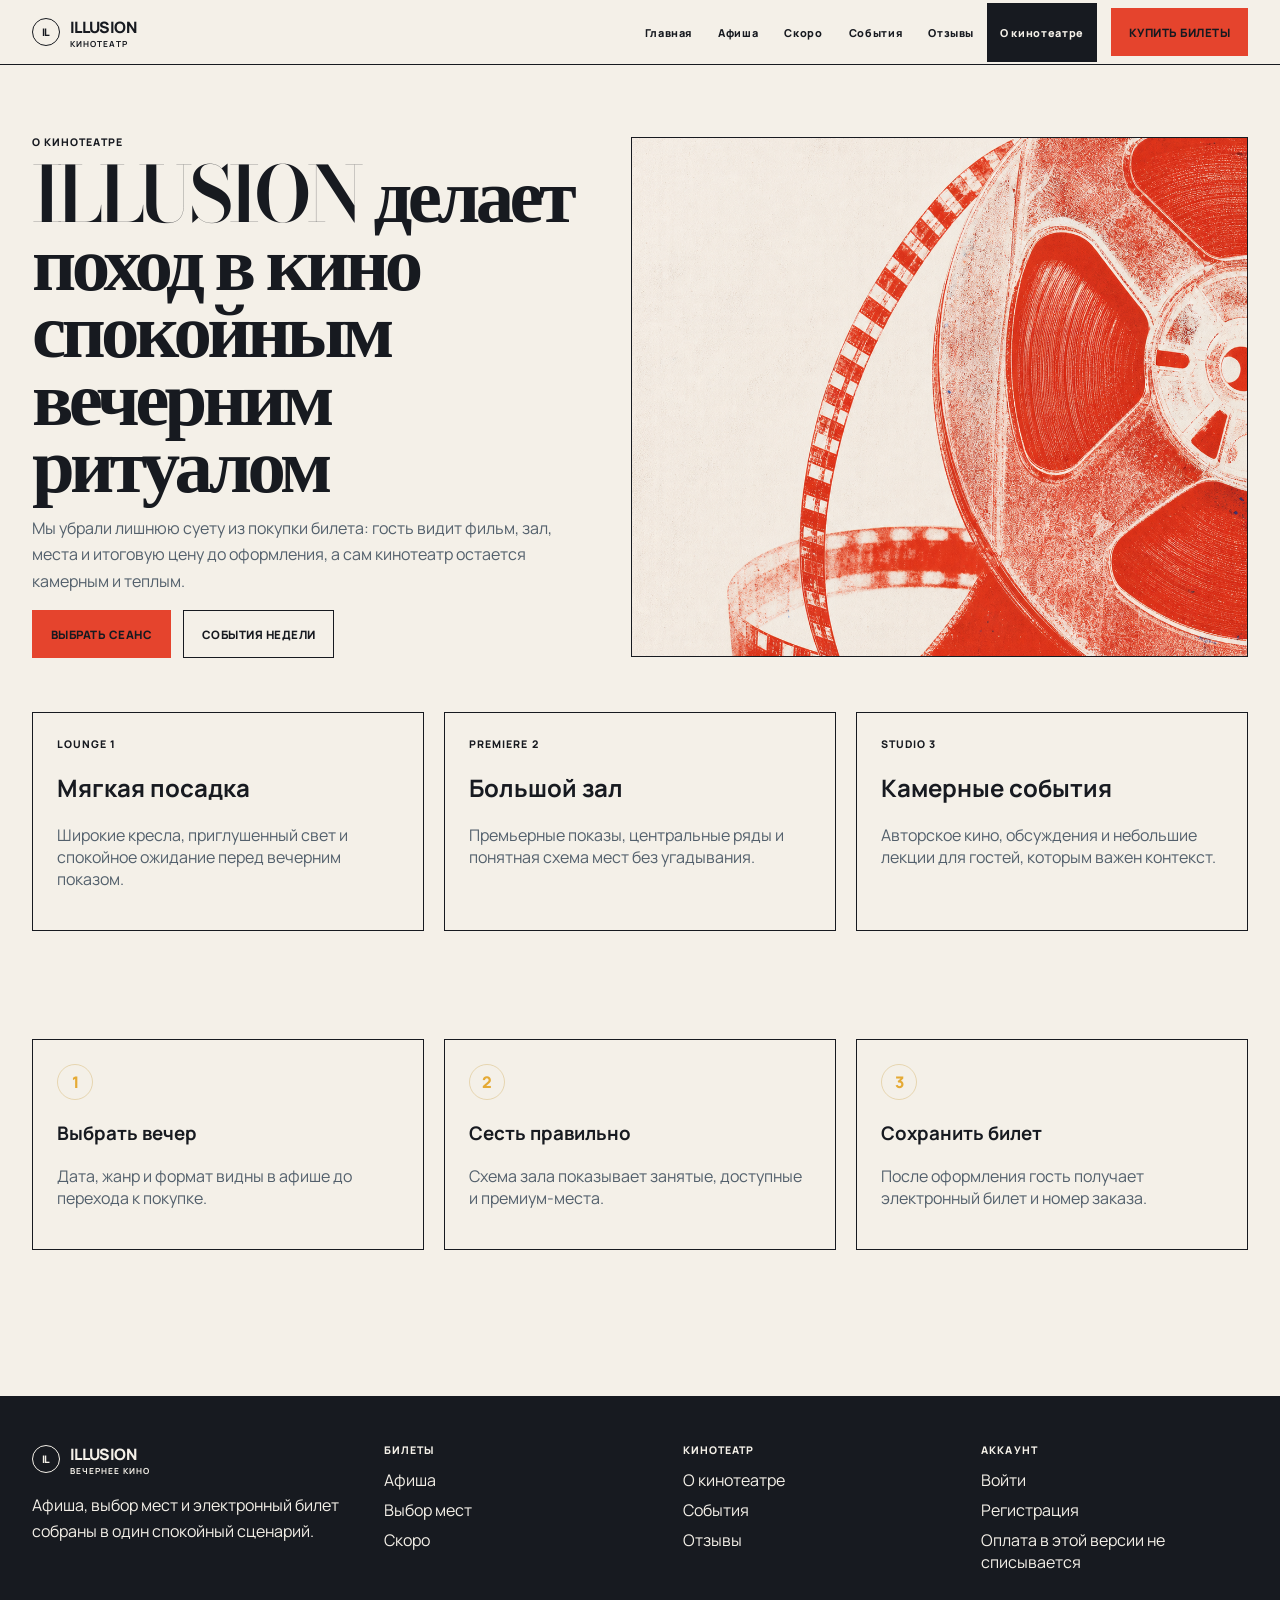
==== about/index.html @ bfe4eec3 "Publish static ILLUSION Vercel build" ====
<!doctype html>
<html lang="ru">
  <head>
    <meta charset="UTF-8" />
    <meta name="viewport" content="width=device-width, initial-scale=1.0" />
    <title>О кинотеатре - ILLUSION Cinema</title>
    <link rel="preconnect" href="https://fonts.googleapis.com" />
    <link rel="preconnect" href="https://fonts.gstatic.com" crossorigin />
    <link
      href="https://fonts.googleapis.com/css2?family=Cormorant+Garamond:wght@600;700&family=Manrope:wght@400;500;600;700;800&display=swap"
      rel="stylesheet"
    />
    <script type="module" crossorigin src="/assets/main-D0uCwnhY.js"></script>
    <link rel="stylesheet" crossorigin href="/assets/main-C3A4e_gf.css">
  </head>
  <body data-page="about">
    <div id="site-header"></div>
    <main id="app" tabindex="-1"></main>
    <div id="site-footer"></div>
    <div id="toast-root" aria-live="polite" aria-atomic="true"></div>
  </body>
</html>
---- assets/main-C3A4e_gf.css ----
@import "https://fonts.googleapis.com/css2?family=Bodoni+Moda:opsz,wght@6..96,500;6..96,600;6..96,700&family=Manrope:wght@400;500;600;700;800&display=swap";@font-face{font-family:Phosphor;src:url(/assets/Phosphor-DtdjzkpE.woff2)format("woff2"),url(/assets/Phosphor-BdqudwT5.woff)format("woff"),url(/assets/Phosphor-CDxgqcPu.ttf)format("truetype"),url(/assets/Phosphor-BXRFlF4V.svg#Phosphor)format("svg");font-weight:400;font-style:normal;font-display:block}.ph{speak:never;font-variant:normal;text-transform:none;letter-spacing:0;-webkit-font-feature-settings:"liga";-moz-font-feature-settings:"liga=1";-moz-font-feature-settings:"liga";-ms-font-feature-settings:"liga" 1;font-feature-settings:"liga";-webkit-font-variant-ligatures:discretionary-ligatures;font-variant-ligatures:discretionary-ligatures;-webkit-font-smoothing:antialiased;-moz-osx-font-smoothing:grayscale;font-style:normal;font-weight:400;line-height:1;font-family:Phosphor!important}.ph.ph-acorn:before{content:""}.ph.ph-address-book:before{content:""}.ph.ph-address-book-tabs:before{content:""}.ph.ph-air-traffic-control:before{content:""}.ph.ph-airplane:before{content:""}.ph.ph-airplane-in-flight:before{content:""}.ph.ph-airplane-landing:before{content:""}.ph.ph-airplane-takeoff:before{content:""}.ph.ph-airplane-taxiing:before{content:""}.ph.ph-airplane-tilt:before{content:""}.ph.ph-airplay:before{content:""}.ph.ph-alarm:before{content:""}.ph.ph-alien:before{content:""}.ph.ph-align-bottom:before{content:""}.ph.ph-align-bottom-simple:before{content:""}.ph.ph-align-center-horizontal:before{content:""}.ph.ph-align-center-horizontal-simple:before{content:""}.ph.ph-align-center-vertical:before{content:""}.ph.ph-align-center-vertical-simple:before{content:""}.ph.ph-align-left:before{content:""}.ph.ph-align-left-simple:before{content:""}.ph.ph-align-right:before{content:""}.ph.ph-align-right-simple:before{content:""}.ph.ph-align-top:before{content:""}.ph.ph-align-top-simple:before{content:""}.ph.ph-amazon-logo:before{content:""}.ph.ph-ambulance:before{content:""}.ph.ph-anchor:before{content:""}.ph.ph-anchor-simple:before{content:""}.ph.ph-android-logo:before{content:""}.ph.ph-angle:before{content:""}.ph.ph-angular-logo:before{content:""}.ph.ph-aperture:before{content:""}.ph.ph-app-store-logo:before{content:""}.ph.ph-app-window:before{content:""}.ph.ph-apple-logo:before{content:""}.ph.ph-apple-podcasts-logo:before{content:""}.ph.ph-approximate-equals:before{content:""}.ph.ph-archive:before{content:""}.ph.ph-armchair:before{content:""}.ph.ph-arrow-arc-left:before{content:""}.ph.ph-arrow-arc-right:before{content:""}.ph.ph-arrow-bend-double-up-left:before{content:""}.ph.ph-arrow-bend-double-up-right:before{content:""}.ph.ph-arrow-bend-down-left:before{content:""}.ph.ph-arrow-bend-down-right:before{content:""}.ph.ph-arrow-bend-left-down:before{content:""}.ph.ph-arrow-bend-left-up:before{content:""}.ph.ph-arrow-bend-right-down:before{content:""}.ph.ph-arrow-bend-right-up:before{content:""}.ph.ph-arrow-bend-up-left:before{content:""}.ph.ph-arrow-bend-up-right:before{content:""}.ph.ph-arrow-circle-down:before{content:""}.ph.ph-arrow-circle-down-left:before{content:""}.ph.ph-arrow-circle-down-right:before{content:""}.ph.ph-arrow-circle-left:before{content:""}.ph.ph-arrow-circle-right:before{content:""}.ph.ph-arrow-circle-up:before{content:""}.ph.ph-arrow-circle-up-left:before{content:""}.ph.ph-arrow-circle-up-right:before{content:""}.ph.ph-arrow-clockwise:before{content:""}.ph.ph-arrow-counter-clockwise:before{content:""}.ph.ph-arrow-down:before{content:""}.ph.ph-arrow-down-left:before{content:""}.ph.ph-arrow-down-right:before{content:""}.ph.ph-arrow-elbow-down-left:before{content:""}.ph.ph-arrow-elbow-down-right:before{content:""}.ph.ph-arrow-elbow-left:before{content:""}.ph.ph-arrow-elbow-left-down:before{content:""}.ph.ph-arrow-elbow-left-up:before{content:""}.ph.ph-arrow-elbow-right:before{content:""}.ph.ph-arrow-elbow-right-down:before{content:""}.ph.ph-arrow-elbow-right-up:before{content:""}.ph.ph-arrow-elbow-up-left:before{content:""}.ph.ph-arrow-elbow-up-right:before{content:""}.ph.ph-arrow-fat-down:before{content:""}.ph.ph-arrow-fat-left:before{content:""}.ph.ph-arrow-fat-line-down:before{content:""}.ph.ph-arrow-fat-line-left:before{content:""}.ph.ph-arrow-fat-line-right:before{content:""}.ph.ph-arrow-fat-line-up:before{content:""}.ph.ph-arrow-fat-lines-down:before{content:""}.ph.ph-arrow-fat-lines-left:before{content:""}.ph.ph-arrow-fat-lines-right:before{content:""}.ph.ph-arrow-fat-lines-up:before{content:""}.ph.ph-arrow-fat-right:before{content:""}.ph.ph-arrow-fat-up:before{content:""}.ph.ph-arrow-left:before{content:""}.ph.ph-arrow-line-down:before{content:""}.ph.ph-arrow-line-down-left:before{content:""}.ph.ph-arrow-line-down-right:before{content:""}.ph.ph-arrow-line-left:before{content:""}.ph.ph-arrow-line-right:before{content:""}.ph.ph-arrow-line-up:before{content:""}.ph.ph-arrow-line-up-left:before{content:""}.ph.ph-arrow-line-up-right:before{content:""}.ph.ph-arrow-right:before{content:""}.ph.ph-arrow-square-down:before{content:""}.ph.ph-arrow-square-down-left:before{content:""}.ph.ph-arrow-square-down-right:before{content:""}.ph.ph-arrow-square-in:before{content:""}.ph.ph-arrow-square-left:before{content:""}.ph.ph-arrow-square-out:before{content:""}.ph.ph-arrow-square-right:before{content:""}.ph.ph-arrow-square-up:before{content:""}.ph.ph-arrow-square-up-left:before{content:""}.ph.ph-arrow-square-up-right:before{content:""}.ph.ph-arrow-u-down-left:before{content:""}.ph.ph-arrow-u-down-right:before{content:""}.ph.ph-arrow-u-left-down:before{content:""}.ph.ph-arrow-u-left-up:before{content:""}.ph.ph-arrow-u-right-down:before{content:""}.ph.ph-arrow-u-right-up:before{content:""}.ph.ph-arrow-u-up-left:before{content:""}.ph.ph-arrow-u-up-right:before{content:""}.ph.ph-arrow-up:before{content:""}.ph.ph-arrow-up-left:before{content:""}.ph.ph-arrow-up-right:before{content:""}.ph.ph-arrows-clockwise:before{content:""}.ph.ph-arrows-counter-clockwise:before{content:""}.ph.ph-arrows-down-up:before{content:""}.ph.ph-arrows-horizontal:before{content:""}.ph.ph-arrows-in:before{content:""}.ph.ph-arrows-in-cardinal:before{content:""}.ph.ph-arrows-in-line-horizontal:before{content:""}.ph.ph-arrows-in-line-vertical:before{content:""}.ph.ph-arrows-in-simple:before{content:""}.ph.ph-arrows-left-right:before{content:""}.ph.ph-arrows-merge:before{content:""}.ph.ph-arrows-out:before{content:""}.ph.ph-arrows-out-cardinal:before{content:""}.ph.ph-arrows-out-line-horizontal:before{content:""}.ph.ph-arrows-out-line-vertical:before{content:""}.ph.ph-arrows-out-simple:before{content:""}.ph.ph-arrows-split:before{content:""}.ph.ph-arrows-vertical:before{content:""}.ph.ph-article:before{content:""}.ph.ph-article-medium:before{content:""}.ph.ph-article-ny-times:before{content:""}.ph.ph-asclepius:before,.ph.ph-caduceus:before{content:""}.ph.ph-asterisk:before{content:""}.ph.ph-asterisk-simple:before{content:""}.ph.ph-at:before{content:""}.ph.ph-atom:before{content:""}.ph.ph-avocado:before{content:""}.ph.ph-axe:before{content:""}.ph.ph-baby:before{content:""}.ph.ph-baby-carriage:before{content:""}.ph.ph-backpack:before{content:""}.ph.ph-backspace:before{content:""}.ph.ph-bag:before{content:""}.ph.ph-bag-simple:before{content:""}.ph.ph-balloon:before{content:""}.ph.ph-bandaids:before{content:""}.ph.ph-bank:before{content:""}.ph.ph-barbell:before{content:""}.ph.ph-barcode:before{content:""}.ph.ph-barn:before{content:""}.ph.ph-barricade:before{content:""}.ph.ph-baseball:before{content:""}.ph.ph-baseball-cap:before{content:""}.ph.ph-baseball-helmet:before{content:""}.ph.ph-basket:before{content:""}.ph.ph-basketball:before{content:""}.ph.ph-bathtub:before{content:""}.ph.ph-battery-charging:before{content:""}.ph.ph-battery-charging-vertical:before{content:""}.ph.ph-battery-empty:before{content:""}.ph.ph-battery-full:before{content:""}.ph.ph-battery-high:before{content:""}.ph.ph-battery-low:before{content:""}.ph.ph-battery-medium:before{content:""}.ph.ph-battery-plus:before{content:""}.ph.ph-battery-plus-vertical:before{content:""}.ph.ph-battery-vertical-empty:before{content:""}.ph.ph-battery-vertical-full:before{content:""}.ph.ph-battery-vertical-high:before{content:""}.ph.ph-battery-vertical-low:before{content:""}.ph.ph-battery-vertical-medium:before{content:""}.ph.ph-battery-warning:before{content:""}.ph.ph-battery-warning-vertical:before{content:""}.ph.ph-beach-ball:before{content:""}.ph.ph-beanie:before{content:""}.ph.ph-bed:before{content:""}.ph.ph-beer-bottle:before{content:""}.ph.ph-beer-stein:before{content:""}.ph.ph-behance-logo:before{content:""}.ph.ph-bell:before{content:""}.ph.ph-bell-ringing:before{content:""}.ph.ph-bell-simple:before{content:""}.ph.ph-bell-simple-ringing:before{content:""}.ph.ph-bell-simple-slash:before{content:""}.ph.ph-bell-simple-z:before{content:""}.ph.ph-bell-slash:before{content:""}.ph.ph-bell-z:before{content:""}.ph.ph-belt:before{content:""}.ph.ph-bezier-curve:before{content:""}.ph.ph-bicycle:before{content:""}.ph.ph-binary:before{content:""}.ph.ph-binoculars:before{content:""}.ph.ph-biohazard:before{content:""}.ph.ph-bird:before{content:""}.ph.ph-blueprint:before{content:""}.ph.ph-bluetooth:before{content:""}.ph.ph-bluetooth-connected:before{content:""}.ph.ph-bluetooth-slash:before{content:""}.ph.ph-bluetooth-x:before{content:""}.ph.ph-boat:before{content:""}.ph.ph-bomb:before{content:""}.ph.ph-bone:before{content:""}.ph.ph-book:before{content:""}.ph.ph-book-bookmark:before{content:""}.ph.ph-book-open:before{content:""}.ph.ph-book-open-text:before{content:""}.ph.ph-book-open-user:before{content:""}.ph.ph-bookmark:before{content:""}.ph.ph-bookmark-simple:before{content:""}.ph.ph-bookmarks:before{content:""}.ph.ph-bookmarks-simple:before{content:""}.ph.ph-books:before{content:""}.ph.ph-boot:before{content:""}.ph.ph-boules:before{content:""}.ph.ph-bounding-box:before{content:""}.ph.ph-bowl-food:before{content:""}.ph.ph-bowl-steam:before{content:""}.ph.ph-bowling-ball:before{content:""}.ph.ph-box-arrow-down:before,.ph.ph-archive-box:before{content:""}.ph.ph-box-arrow-up:before{content:""}.ph.ph-boxing-glove:before{content:""}.ph.ph-brackets-angle:before{content:""}.ph.ph-brackets-curly:before{content:""}.ph.ph-brackets-round:before{content:""}.ph.ph-brackets-square:before{content:""}.ph.ph-brain:before{content:""}.ph.ph-brandy:before{content:""}.ph.ph-bread:before{content:""}.ph.ph-bridge:before{content:""}.ph.ph-briefcase:before{content:""}.ph.ph-briefcase-metal:before{content:""}.ph.ph-broadcast:before{content:""}.ph.ph-broom:before{content:""}.ph.ph-browser:before{content:""}.ph.ph-browsers:before{content:""}.ph.ph-bug:before{content:""}.ph.ph-bug-beetle:before{content:""}.ph.ph-bug-droid:before{content:""}.ph.ph-building:before{content:""}.ph.ph-building-apartment:before{content:""}.ph.ph-building-office:before{content:""}.ph.ph-buildings:before{content:""}.ph.ph-bulldozer:before{content:""}.ph.ph-bus:before{content:""}.ph.ph-butterfly:before{content:""}.ph.ph-cable-car:before{content:""}.ph.ph-cactus:before{content:""}.ph.ph-cake:before{content:""}.ph.ph-calculator:before{content:""}.ph.ph-calendar:before{content:""}.ph.ph-calendar-blank:before{content:""}.ph.ph-calendar-check:before{content:""}.ph.ph-calendar-dot:before{content:""}.ph.ph-calendar-dots:before{content:""}.ph.ph-calendar-heart:before{content:""}.ph.ph-calendar-minus:before{content:""}.ph.ph-calendar-plus:before{content:""}.ph.ph-calendar-slash:before{content:""}.ph.ph-calendar-star:before{content:""}.ph.ph-calendar-x:before{content:""}.ph.ph-call-bell:before{content:""}.ph.ph-camera:before{content:""}.ph.ph-camera-plus:before{content:""}.ph.ph-camera-rotate:before{content:""}.ph.ph-camera-slash:before{content:""}.ph.ph-campfire:before{content:""}.ph.ph-car:before{content:""}.ph.ph-car-battery:before{content:""}.ph.ph-car-profile:before{content:""}.ph.ph-car-simple:before{content:""}.ph.ph-cardholder:before{content:""}.ph.ph-cards:before{content:""}.ph.ph-cards-three:before{content:""}.ph.ph-caret-circle-double-down:before{content:""}.ph.ph-caret-circle-double-left:before{content:""}.ph.ph-caret-circle-double-right:before{content:""}.ph.ph-caret-circle-double-up:before{content:""}.ph.ph-caret-circle-down:before{content:""}.ph.ph-caret-circle-left:before{content:""}.ph.ph-caret-circle-right:before{content:""}.ph.ph-caret-circle-up:before{content:""}.ph.ph-caret-circle-up-down:before{content:""}.ph.ph-caret-double-down:before{content:""}.ph.ph-caret-double-left:before{content:""}.ph.ph-caret-double-right:before{content:""}.ph.ph-caret-double-up:before{content:""}.ph.ph-caret-down:before{content:""}.ph.ph-caret-left:before{content:""}.ph.ph-caret-line-down:before{content:""}.ph.ph-caret-line-left:before{content:""}.ph.ph-caret-line-right:before{content:""}.ph.ph-caret-line-up:before{content:""}.ph.ph-caret-right:before{content:""}.ph.ph-caret-up:before{content:""}.ph.ph-caret-up-down:before{content:""}.ph.ph-carrot:before{content:""}.ph.ph-cash-register:before{content:""}.ph.ph-cassette-tape:before{content:""}.ph.ph-castle-turret:before{content:""}.ph.ph-cat:before{content:""}.ph.ph-cell-signal-full:before{content:""}.ph.ph-cell-signal-high:before{content:""}.ph.ph-cell-signal-low:before{content:""}.ph.ph-cell-signal-medium:before{content:""}.ph.ph-cell-signal-none:before{content:""}.ph.ph-cell-signal-slash:before{content:""}.ph.ph-cell-signal-x:before{content:""}.ph.ph-cell-tower:before{content:""}.ph.ph-certificate:before{content:""}.ph.ph-chair:before{content:""}.ph.ph-chalkboard:before{content:""}.ph.ph-chalkboard-simple:before{content:""}.ph.ph-chalkboard-teacher:before{content:""}.ph.ph-champagne:before{content:""}.ph.ph-charging-station:before{content:""}.ph.ph-chart-bar:before{content:""}.ph.ph-chart-bar-horizontal:before{content:""}.ph.ph-chart-donut:before{content:""}.ph.ph-chart-line:before{content:""}.ph.ph-chart-line-down:before{content:""}.ph.ph-chart-line-up:before{content:""}.ph.ph-chart-pie:before{content:""}.ph.ph-chart-pie-slice:before{content:""}.ph.ph-chart-polar:before{content:""}.ph.ph-chart-scatter:before{content:""}.ph.ph-chat:before{content:""}.ph.ph-chat-centered:before{content:""}.ph.ph-chat-centered-dots:before{content:""}.ph.ph-chat-centered-slash:before{content:""}.ph.ph-chat-centered-text:before{content:""}.ph.ph-chat-circle:before{content:""}.ph.ph-chat-circle-dots:before{content:""}.ph.ph-chat-circle-slash:before{content:""}.ph.ph-chat-circle-text:before{content:""}.ph.ph-chat-dots:before{content:""}.ph.ph-chat-slash:before{content:""}.ph.ph-chat-teardrop:before{content:""}.ph.ph-chat-teardrop-dots:before{content:""}.ph.ph-chat-teardrop-slash:before{content:""}.ph.ph-chat-teardrop-text:before{content:""}.ph.ph-chat-text:before{content:""}.ph.ph-chats:before{content:""}.ph.ph-chats-circle:before{content:""}.ph.ph-chats-teardrop:before{content:""}.ph.ph-check:before{content:""}.ph.ph-check-circle:before{content:""}.ph.ph-check-fat:before{content:""}.ph.ph-check-square:before{content:""}.ph.ph-check-square-offset:before{content:""}.ph.ph-checkerboard:before{content:""}.ph.ph-checks:before{content:""}.ph.ph-cheers:before{content:""}.ph.ph-cheese:before{content:""}.ph.ph-chef-hat:before{content:""}.ph.ph-cherries:before{content:""}.ph.ph-church:before{content:""}.ph.ph-cigarette:before{content:""}.ph.ph-cigarette-slash:before{content:""}.ph.ph-circle:before{content:""}.ph.ph-circle-dashed:before{content:""}.ph.ph-circle-half:before{content:""}.ph.ph-circle-half-tilt:before{content:""}.ph.ph-circle-notch:before{content:""}.ph.ph-circles-four:before{content:""}.ph.ph-circles-three:before{content:""}.ph.ph-circles-three-plus:before{content:""}.ph.ph-circuitry:before{content:""}.ph.ph-city:before{content:""}.ph.ph-clipboard:before{content:""}.ph.ph-clipboard-text:before{content:""}.ph.ph-clock:before{content:""}.ph.ph-clock-afternoon:before{content:""}.ph.ph-clock-clockwise:before{content:""}.ph.ph-clock-countdown:before{content:""}.ph.ph-clock-counter-clockwise:before{content:""}.ph.ph-clock-user:before{content:""}.ph.ph-closed-captioning:before{content:""}.ph.ph-cloud:before{content:""}.ph.ph-cloud-arrow-down:before{content:""}.ph.ph-cloud-arrow-up:before{content:""}.ph.ph-cloud-check:before{content:""}.ph.ph-cloud-fog:before{content:""}.ph.ph-cloud-lightning:before{content:""}.ph.ph-cloud-moon:before{content:""}.ph.ph-cloud-rain:before{content:""}.ph.ph-cloud-slash:before{content:""}.ph.ph-cloud-snow:before{content:""}.ph.ph-cloud-sun:before{content:""}.ph.ph-cloud-warning:before{content:""}.ph.ph-cloud-x:before{content:""}.ph.ph-clover:before{content:""}.ph.ph-club:before{content:""}.ph.ph-coat-hanger:before{content:""}.ph.ph-coda-logo:before{content:""}.ph.ph-code:before{content:""}.ph.ph-code-block:before{content:""}.ph.ph-code-simple:before{content:""}.ph.ph-codepen-logo:before{content:""}.ph.ph-codesandbox-logo:before{content:""}.ph.ph-coffee:before{content:""}.ph.ph-coffee-bean:before{content:""}.ph.ph-coin:before{content:""}.ph.ph-coin-vertical:before{content:""}.ph.ph-coins:before{content:""}.ph.ph-columns:before{content:""}.ph.ph-columns-plus-left:before{content:""}.ph.ph-columns-plus-right:before{content:""}.ph.ph-command:before{content:""}.ph.ph-compass:before{content:""}.ph.ph-compass-rose:before{content:""}.ph.ph-compass-tool:before{content:""}.ph.ph-computer-tower:before{content:""}.ph.ph-confetti:before{content:""}.ph.ph-contactless-payment:before{content:""}.ph.ph-control:before{content:""}.ph.ph-cookie:before{content:""}.ph.ph-cooking-pot:before{content:""}.ph.ph-copy:before{content:""}.ph.ph-copy-simple:before{content:""}.ph.ph-copyleft:before{content:""}.ph.ph-copyright:before{content:""}.ph.ph-corners-in:before{content:""}.ph.ph-corners-out:before{content:""}.ph.ph-couch:before{content:""}.ph.ph-court-basketball:before{content:""}.ph.ph-cow:before{content:""}.ph.ph-cowboy-hat:before{content:""}.ph.ph-cpu:before{content:""}.ph.ph-crane:before{content:""}.ph.ph-crane-tower:before{content:""}.ph.ph-credit-card:before{content:""}.ph.ph-cricket:before{content:""}.ph.ph-crop:before{content:""}.ph.ph-cross:before{content:""}.ph.ph-crosshair:before{content:""}.ph.ph-crosshair-simple:before{content:""}.ph.ph-crown:before{content:""}.ph.ph-crown-cross:before{content:""}.ph.ph-crown-simple:before{content:""}.ph.ph-cube:before{content:""}.ph.ph-cube-focus:before{content:""}.ph.ph-cube-transparent:before{content:""}.ph.ph-currency-btc:before{content:""}.ph.ph-currency-circle-dollar:before{content:""}.ph.ph-currency-cny:before{content:""}.ph.ph-currency-dollar:before{content:""}.ph.ph-currency-dollar-simple:before{content:""}.ph.ph-currency-eth:before{content:""}.ph.ph-currency-eur:before{content:""}.ph.ph-currency-gbp:before{content:""}.ph.ph-currency-inr:before{content:""}.ph.ph-currency-jpy:before{content:""}.ph.ph-currency-krw:before{content:""}.ph.ph-currency-kzt:before{content:""}.ph.ph-currency-ngn:before{content:""}.ph.ph-currency-rub:before{content:""}.ph.ph-cursor:before{content:""}.ph.ph-cursor-click:before{content:""}.ph.ph-cursor-text:before{content:""}.ph.ph-cylinder:before{content:""}.ph.ph-database:before{content:""}.ph.ph-desk:before{content:""}.ph.ph-desktop:before{content:""}.ph.ph-desktop-tower:before{content:""}.ph.ph-detective:before{content:""}.ph.ph-dev-to-logo:before{content:""}.ph.ph-device-mobile:before{content:""}.ph.ph-device-mobile-camera:before{content:""}.ph.ph-device-mobile-slash:before{content:""}.ph.ph-device-mobile-speaker:before{content:""}.ph.ph-device-rotate:before{content:""}.ph.ph-device-tablet:before{content:""}.ph.ph-device-tablet-camera:before{content:""}.ph.ph-device-tablet-speaker:before{content:""}.ph.ph-devices:before{content:""}.ph.ph-diamond:before{content:""}.ph.ph-diamonds-four:before{content:""}.ph.ph-dice-five:before{content:""}.ph.ph-dice-four:before{content:""}.ph.ph-dice-one:before{content:""}.ph.ph-dice-six:before{content:""}.ph.ph-dice-three:before{content:""}.ph.ph-dice-two:before{content:""}.ph.ph-disc:before{content:""}.ph.ph-disco-ball:before{content:""}.ph.ph-discord-logo:before{content:""}.ph.ph-divide:before{content:""}.ph.ph-dna:before{content:""}.ph.ph-dog:before{content:""}.ph.ph-door:before{content:""}.ph.ph-door-open:before{content:""}.ph.ph-dot:before{content:""}.ph.ph-dot-outline:before{content:""}.ph.ph-dots-nine:before{content:""}.ph.ph-dots-six:before{content:""}.ph.ph-dots-six-vertical:before{content:""}.ph.ph-dots-three:before{content:""}.ph.ph-dots-three-circle:before{content:""}.ph.ph-dots-three-circle-vertical:before{content:""}.ph.ph-dots-three-outline:before{content:""}.ph.ph-dots-three-outline-vertical:before{content:""}.ph.ph-dots-three-vertical:before{content:""}.ph.ph-download:before{content:""}.ph.ph-download-simple:before{content:""}.ph.ph-dress:before{content:""}.ph.ph-dresser:before{content:""}.ph.ph-dribbble-logo:before{content:""}.ph.ph-drone:before{content:""}.ph.ph-drop:before{content:""}.ph.ph-drop-half:before{content:""}.ph.ph-drop-half-bottom:before{content:""}.ph.ph-drop-simple:before{content:""}.ph.ph-drop-slash:before{content:""}.ph.ph-dropbox-logo:before{content:""}.ph.ph-ear:before{content:""}.ph.ph-ear-slash:before{content:""}.ph.ph-egg:before{content:""}.ph.ph-egg-crack:before{content:""}.ph.ph-eject:before{content:""}.ph.ph-eject-simple:before{content:""}.ph.ph-elevator:before{content:""}.ph.ph-empty:before{content:""}.ph.ph-engine:before{content:""}.ph.ph-envelope:before{content:""}.ph.ph-envelope-open:before{content:""}.ph.ph-envelope-simple:before{content:""}.ph.ph-envelope-simple-open:before{content:""}.ph.ph-equalizer:before{content:""}.ph.ph-equals:before{content:""}.ph.ph-eraser:before{content:""}.ph.ph-escalator-down:before{content:""}.ph.ph-escalator-up:before{content:""}.ph.ph-exam:before{content:""}.ph.ph-exclamation-mark:before{content:""}.ph.ph-exclude:before{content:""}.ph.ph-exclude-square:before{content:""}.ph.ph-export:before{content:""}.ph.ph-eye:before{content:""}.ph.ph-eye-closed:before{content:""}.ph.ph-eye-slash:before{content:""}.ph.ph-eyedropper:before{content:""}.ph.ph-eyedropper-sample:before{content:""}.ph.ph-eyeglasses:before{content:""}.ph.ph-eyes:before{content:""}.ph.ph-face-mask:before{content:""}.ph.ph-facebook-logo:before{content:""}.ph.ph-factory:before{content:""}.ph.ph-faders:before{content:""}.ph.ph-faders-horizontal:before{content:""}.ph.ph-fallout-shelter:before{content:""}.ph.ph-fan:before{content:""}.ph.ph-farm:before{content:""}.ph.ph-fast-forward:before{content:""}.ph.ph-fast-forward-circle:before{content:""}.ph.ph-feather:before{content:""}.ph.ph-fediverse-logo:before{content:""}.ph.ph-figma-logo:before{content:""}.ph.ph-file:before{content:""}.ph.ph-file-archive:before{content:""}.ph.ph-file-arrow-down:before{content:""}.ph.ph-file-arrow-up:before{content:""}.ph.ph-file-audio:before{content:""}.ph.ph-file-c:before{content:""}.ph.ph-file-c-sharp:before{content:""}.ph.ph-file-cloud:before{content:""}.ph.ph-file-code:before{content:""}.ph.ph-file-cpp:before{content:""}.ph.ph-file-css:before{content:""}.ph.ph-file-csv:before{content:""}.ph.ph-file-dashed:before,.ph.ph-file-dotted:before{content:""}.ph.ph-file-doc:before{content:""}.ph.ph-file-html:before{content:""}.ph.ph-file-image:before{content:""}.ph.ph-file-ini:before{content:""}.ph.ph-file-jpg:before{content:""}.ph.ph-file-js:before{content:""}.ph.ph-file-jsx:before{content:""}.ph.ph-file-lock:before{content:""}.ph.ph-file-magnifying-glass:before,.ph.ph-file-search:before{content:""}.ph.ph-file-md:before{content:""}.ph.ph-file-minus:before{content:""}.ph.ph-file-pdf:before{content:""}.ph.ph-file-plus:before{content:""}.ph.ph-file-png:before{content:""}.ph.ph-file-ppt:before{content:""}.ph.ph-file-py:before{content:""}.ph.ph-file-rs:before{content:""}.ph.ph-file-sql:before{content:""}.ph.ph-file-svg:before{content:""}.ph.ph-file-text:before{content:""}.ph.ph-file-ts:before{content:""}.ph.ph-file-tsx:before{content:""}.ph.ph-file-txt:before{content:""}.ph.ph-file-video:before{content:""}.ph.ph-file-vue:before{content:""}.ph.ph-file-x:before{content:""}.ph.ph-file-xls:before{content:""}.ph.ph-file-zip:before{content:""}.ph.ph-files:before{content:""}.ph.ph-film-reel:before{content:""}.ph.ph-film-script:before{content:""}.ph.ph-film-slate:before{content:""}.ph.ph-film-strip:before{content:""}.ph.ph-fingerprint:before{content:""}.ph.ph-fingerprint-simple:before{content:""}.ph.ph-finn-the-human:before{content:""}.ph.ph-fire:before{content:""}.ph.ph-fire-extinguisher:before{content:""}.ph.ph-fire-simple:before{content:""}.ph.ph-fire-truck:before{content:""}.ph.ph-first-aid:before{content:""}.ph.ph-first-aid-kit:before{content:""}.ph.ph-fish:before{content:""}.ph.ph-fish-simple:before{content:""}.ph.ph-flag:before{content:""}.ph.ph-flag-banner:before{content:""}.ph.ph-flag-banner-fold:before{content:""}.ph.ph-flag-checkered:before{content:""}.ph.ph-flag-pennant:before{content:""}.ph.ph-flame:before{content:""}.ph.ph-flashlight:before{content:""}.ph.ph-flask:before{content:""}.ph.ph-flip-horizontal:before{content:""}.ph.ph-flip-vertical:before{content:""}.ph.ph-floppy-disk:before{content:""}.ph.ph-floppy-disk-back:before{content:""}.ph.ph-flow-arrow:before{content:""}.ph.ph-flower:before{content:""}.ph.ph-flower-lotus:before{content:""}.ph.ph-flower-tulip:before{content:""}.ph.ph-flying-saucer:before{content:""}.ph.ph-folder:before,.ph.ph-folder-notch:before{content:""}.ph.ph-folder-dashed:before,.ph.ph-folder-dotted:before{content:""}.ph.ph-folder-lock:before{content:""}.ph.ph-folder-minus:before,.ph.ph-folder-notch-minus:before{content:""}.ph.ph-folder-open:before,.ph.ph-folder-notch-open:before{content:""}.ph.ph-folder-plus:before,.ph.ph-folder-notch-plus:before{content:""}.ph.ph-folder-simple:before{content:""}.ph.ph-folder-simple-dashed:before,.ph.ph-folder-simple-dotted:before{content:""}.ph.ph-folder-simple-lock:before{content:""}.ph.ph-folder-simple-minus:before{content:""}.ph.ph-folder-simple-plus:before{content:""}.ph.ph-folder-simple-star:before{content:""}.ph.ph-folder-simple-user:before{content:""}.ph.ph-folder-star:before{content:""}.ph.ph-folder-user:before{content:""}.ph.ph-folders:before{content:""}.ph.ph-football:before{content:""}.ph.ph-football-helmet:before{content:""}.ph.ph-footprints:before{content:""}.ph.ph-fork-knife:before{content:""}.ph.ph-four-k:before{content:""}.ph.ph-frame-corners:before{content:""}.ph.ph-framer-logo:before{content:""}.ph.ph-function:before{content:""}.ph.ph-funnel:before{content:""}.ph.ph-funnel-simple:before{content:""}.ph.ph-funnel-simple-x:before{content:""}.ph.ph-funnel-x:before{content:""}.ph.ph-game-controller:before{content:""}.ph.ph-garage:before{content:""}.ph.ph-gas-can:before{content:""}.ph.ph-gas-pump:before{content:""}.ph.ph-gauge:before{content:""}.ph.ph-gavel:before{content:""}.ph.ph-gear:before{content:""}.ph.ph-gear-fine:before{content:""}.ph.ph-gear-six:before{content:""}.ph.ph-gender-female:before{content:""}.ph.ph-gender-intersex:before{content:""}.ph.ph-gender-male:before{content:""}.ph.ph-gender-neuter:before{content:""}.ph.ph-gender-nonbinary:before{content:""}.ph.ph-gender-transgender:before{content:""}.ph.ph-ghost:before{content:""}.ph.ph-gif:before{content:""}.ph.ph-gift:before{content:""}.ph.ph-git-branch:before{content:""}.ph.ph-git-commit:before{content:""}.ph.ph-git-diff:before{content:""}.ph.ph-git-fork:before{content:""}.ph.ph-git-merge:before{content:""}.ph.ph-git-pull-request:before{content:""}.ph.ph-github-logo:before{content:""}.ph.ph-gitlab-logo:before{content:""}.ph.ph-gitlab-logo-simple:before{content:""}.ph.ph-globe:before{content:""}.ph.ph-globe-hemisphere-east:before{content:""}.ph.ph-globe-hemisphere-west:before{content:""}.ph.ph-globe-simple:before{content:""}.ph.ph-globe-simple-x:before{content:""}.ph.ph-globe-stand:before{content:""}.ph.ph-globe-x:before{content:""}.ph.ph-goggles:before{content:""}.ph.ph-golf:before{content:""}.ph.ph-goodreads-logo:before{content:""}.ph.ph-google-cardboard-logo:before{content:""}.ph.ph-google-chrome-logo:before{content:""}.ph.ph-google-drive-logo:before{content:""}.ph.ph-google-logo:before{content:""}.ph.ph-google-photos-logo:before{content:""}.ph.ph-google-play-logo:before{content:""}.ph.ph-google-podcasts-logo:before{content:""}.ph.ph-gps:before{content:""}.ph.ph-gps-fix:before{content:""}.ph.ph-gps-slash:before{content:""}.ph.ph-gradient:before{content:""}.ph.ph-graduation-cap:before{content:""}.ph.ph-grains:before{content:""}.ph.ph-grains-slash:before{content:""}.ph.ph-graph:before{content:""}.ph.ph-graphics-card:before{content:""}.ph.ph-greater-than:before{content:""}.ph.ph-greater-than-or-equal:before{content:""}.ph.ph-grid-four:before{content:""}.ph.ph-grid-nine:before{content:""}.ph.ph-guitar:before{content:""}.ph.ph-hair-dryer:before{content:""}.ph.ph-hamburger:before{content:""}.ph.ph-hammer:before{content:""}.ph.ph-hand:before{content:""}.ph.ph-hand-arrow-down:before{content:""}.ph.ph-hand-arrow-up:before{content:""}.ph.ph-hand-coins:before{content:""}.ph.ph-hand-deposit:before{content:""}.ph.ph-hand-eye:before{content:""}.ph.ph-hand-fist:before{content:""}.ph.ph-hand-grabbing:before{content:""}.ph.ph-hand-heart:before{content:""}.ph.ph-hand-palm:before{content:""}.ph.ph-hand-peace:before{content:""}.ph.ph-hand-pointing:before{content:""}.ph.ph-hand-soap:before{content:""}.ph.ph-hand-swipe-left:before{content:""}.ph.ph-hand-swipe-right:before{content:""}.ph.ph-hand-tap:before{content:""}.ph.ph-hand-waving:before{content:""}.ph.ph-hand-withdraw:before{content:""}.ph.ph-handbag:before{content:""}.ph.ph-handbag-simple:before{content:""}.ph.ph-hands-clapping:before{content:""}.ph.ph-hands-praying:before{content:""}.ph.ph-handshake:before{content:""}.ph.ph-hard-drive:before{content:""}.ph.ph-hard-drives:before{content:""}.ph.ph-hard-hat:before{content:""}.ph.ph-hash:before{content:""}.ph.ph-hash-straight:before{content:""}.ph.ph-head-circuit:before{content:""}.ph.ph-headlights:before{content:""}.ph.ph-headphones:before{content:""}.ph.ph-headset:before{content:""}.ph.ph-heart:before{content:""}.ph.ph-heart-break:before{content:""}.ph.ph-heart-half:before{content:""}.ph.ph-heart-straight:before{content:""}.ph.ph-heart-straight-break:before{content:""}.ph.ph-heartbeat:before{content:""}.ph.ph-hexagon:before{content:""}.ph.ph-high-definition:before{content:""}.ph.ph-high-heel:before{content:""}.ph.ph-highlighter:before{content:""}.ph.ph-highlighter-circle:before{content:""}.ph.ph-hockey:before{content:""}.ph.ph-hoodie:before{content:""}.ph.ph-horse:before{content:""}.ph.ph-hospital:before{content:""}.ph.ph-hourglass:before{content:""}.ph.ph-hourglass-high:before{content:""}.ph.ph-hourglass-low:before{content:""}.ph.ph-hourglass-medium:before{content:""}.ph.ph-hourglass-simple:before{content:""}.ph.ph-hourglass-simple-high:before{content:""}.ph.ph-hourglass-simple-low:before{content:""}.ph.ph-hourglass-simple-medium:before{content:""}.ph.ph-house:before{content:""}.ph.ph-house-line:before{content:""}.ph.ph-house-simple:before{content:""}.ph.ph-hurricane:before{content:""}.ph.ph-ice-cream:before{content:""}.ph.ph-identification-badge:before{content:""}.ph.ph-identification-card:before{content:""}.ph.ph-image:before{content:""}.ph.ph-image-broken:before{content:""}.ph.ph-image-square:before{content:""}.ph.ph-images:before{content:""}.ph.ph-images-square:before{content:""}.ph.ph-infinity:before,.ph.ph-lemniscate:before{content:""}.ph.ph-info:before{content:""}.ph.ph-instagram-logo:before{content:""}.ph.ph-intersect:before{content:""}.ph.ph-intersect-square:before{content:""}.ph.ph-intersect-three:before{content:""}.ph.ph-intersection:before{content:""}.ph.ph-invoice:before{content:""}.ph.ph-island:before{content:""}.ph.ph-jar:before{content:""}.ph.ph-jar-label:before{content:""}.ph.ph-jeep:before{content:""}.ph.ph-joystick:before{content:""}.ph.ph-kanban:before{content:""}.ph.ph-key:before{content:""}.ph.ph-key-return:before{content:""}.ph.ph-keyboard:before{content:""}.ph.ph-keyhole:before{content:""}.ph.ph-knife:before{content:""}.ph.ph-ladder:before{content:""}.ph.ph-ladder-simple:before{content:""}.ph.ph-lamp:before{content:""}.ph.ph-lamp-pendant:before{content:""}.ph.ph-laptop:before{content:""}.ph.ph-lasso:before{content:""}.ph.ph-lastfm-logo:before{content:""}.ph.ph-layout:before{content:""}.ph.ph-leaf:before{content:""}.ph.ph-lectern:before{content:""}.ph.ph-lego:before{content:""}.ph.ph-lego-smiley:before{content:""}.ph.ph-less-than:before{content:""}.ph.ph-less-than-or-equal:before{content:""}.ph.ph-letter-circle-h:before{content:""}.ph.ph-letter-circle-p:before{content:""}.ph.ph-letter-circle-v:before{content:""}.ph.ph-lifebuoy:before{content:""}.ph.ph-lightbulb:before{content:""}.ph.ph-lightbulb-filament:before{content:""}.ph.ph-lighthouse:before{content:""}.ph.ph-lightning:before{content:""}.ph.ph-lightning-a:before{content:""}.ph.ph-lightning-slash:before{content:""}.ph.ph-line-segment:before{content:""}.ph.ph-line-segments:before{content:""}.ph.ph-line-vertical:before{content:""}.ph.ph-link:before{content:""}.ph.ph-link-break:before{content:""}.ph.ph-link-simple:before{content:""}.ph.ph-link-simple-break:before{content:""}.ph.ph-link-simple-horizontal:before{content:""}.ph.ph-link-simple-horizontal-break:before{content:""}.ph.ph-linkedin-logo:before{content:""}.ph.ph-linktree-logo:before{content:""}.ph.ph-linux-logo:before{content:""}.ph.ph-list:before{content:""}.ph.ph-list-bullets:before{content:""}.ph.ph-list-checks:before{content:""}.ph.ph-list-dashes:before{content:""}.ph.ph-list-heart:before{content:""}.ph.ph-list-magnifying-glass:before{content:""}.ph.ph-list-numbers:before{content:""}.ph.ph-list-plus:before{content:""}.ph.ph-list-star:before{content:""}.ph.ph-lock:before{content:""}.ph.ph-lock-key:before{content:""}.ph.ph-lock-key-open:before{content:""}.ph.ph-lock-laminated:before{content:""}.ph.ph-lock-laminated-open:before{content:""}.ph.ph-lock-open:before{content:""}.ph.ph-lock-simple:before{content:""}.ph.ph-lock-simple-open:before{content:""}.ph.ph-lockers:before{content:""}.ph.ph-log:before{content:""}.ph.ph-magic-wand:before{content:""}.ph.ph-magnet:before{content:""}.ph.ph-magnet-straight:before{content:""}.ph.ph-magnifying-glass:before{content:""}.ph.ph-magnifying-glass-minus:before{content:""}.ph.ph-magnifying-glass-plus:before{content:""}.ph.ph-mailbox:before{content:""}.ph.ph-map-pin:before{content:""}.ph.ph-map-pin-area:before{content:""}.ph.ph-map-pin-line:before{content:""}.ph.ph-map-pin-plus:before{content:""}.ph.ph-map-pin-simple:before{content:""}.ph.ph-map-pin-simple-area:before{content:""}.ph.ph-map-pin-simple-line:before{content:""}.ph.ph-map-trifold:before{content:""}.ph.ph-markdown-logo:before{content:""}.ph.ph-marker-circle:before{content:""}.ph.ph-martini:before{content:""}.ph.ph-mask-happy:before{content:""}.ph.ph-mask-sad:before{content:""}.ph.ph-mastodon-logo:before{content:""}.ph.ph-math-operations:before{content:""}.ph.ph-matrix-logo:before{content:""}.ph.ph-medal:before{content:""}.ph.ph-medal-military:before{content:""}.ph.ph-medium-logo:before{content:""}.ph.ph-megaphone:before{content:""}.ph.ph-megaphone-simple:before{content:""}.ph.ph-member-of:before{content:""}.ph.ph-memory:before{content:""}.ph.ph-messenger-logo:before{content:""}.ph.ph-meta-logo:before{content:""}.ph.ph-meteor:before{content:""}.ph.ph-metronome:before{content:""}.ph.ph-microphone:before{content:""}.ph.ph-microphone-slash:before{content:""}.ph.ph-microphone-stage:before{content:""}.ph.ph-microscope:before{content:""}.ph.ph-microsoft-excel-logo:before{content:""}.ph.ph-microsoft-outlook-logo:before{content:""}.ph.ph-microsoft-powerpoint-logo:before{content:""}.ph.ph-microsoft-teams-logo:before{content:""}.ph.ph-microsoft-word-logo:before{content:""}.ph.ph-minus:before{content:""}.ph.ph-minus-circle:before{content:""}.ph.ph-minus-square:before{content:""}.ph.ph-money:before{content:""}.ph.ph-money-wavy:before{content:""}.ph.ph-monitor:before{content:""}.ph.ph-monitor-arrow-up:before{content:""}.ph.ph-monitor-play:before{content:""}.ph.ph-moon:before{content:""}.ph.ph-moon-stars:before{content:""}.ph.ph-moped:before{content:""}.ph.ph-moped-front:before{content:""}.ph.ph-mosque:before{content:""}.ph.ph-motorcycle:before{content:""}.ph.ph-mountains:before{content:""}.ph.ph-mouse:before{content:""}.ph.ph-mouse-left-click:before{content:""}.ph.ph-mouse-middle-click:before{content:""}.ph.ph-mouse-right-click:before{content:""}.ph.ph-mouse-scroll:before{content:""}.ph.ph-mouse-simple:before{content:""}.ph.ph-music-note:before{content:""}.ph.ph-music-note-simple:before{content:""}.ph.ph-music-notes:before{content:""}.ph.ph-music-notes-minus:before{content:""}.ph.ph-music-notes-plus:before{content:""}.ph.ph-music-notes-simple:before{content:""}.ph.ph-navigation-arrow:before{content:""}.ph.ph-needle:before{content:""}.ph.ph-network:before{content:""}.ph.ph-network-slash:before{content:""}.ph.ph-network-x:before{content:""}.ph.ph-newspaper:before{content:""}.ph.ph-newspaper-clipping:before{content:""}.ph.ph-not-equals:before{content:""}.ph.ph-not-member-of:before{content:""}.ph.ph-not-subset-of:before{content:""}.ph.ph-not-superset-of:before{content:""}.ph.ph-notches:before{content:""}.ph.ph-note:before{content:""}.ph.ph-note-blank:before{content:""}.ph.ph-note-pencil:before{content:""}.ph.ph-notebook:before{content:""}.ph.ph-notepad:before{content:""}.ph.ph-notification:before{content:""}.ph.ph-notion-logo:before{content:""}.ph.ph-nuclear-plant:before{content:""}.ph.ph-number-circle-eight:before{content:""}.ph.ph-number-circle-five:before{content:""}.ph.ph-number-circle-four:before{content:""}.ph.ph-number-circle-nine:before{content:""}.ph.ph-number-circle-one:before{content:""}.ph.ph-number-circle-seven:before{content:""}.ph.ph-number-circle-six:before{content:""}.ph.ph-number-circle-three:before{content:""}.ph.ph-number-circle-two:before{content:""}.ph.ph-number-circle-zero:before{content:""}.ph.ph-number-eight:before{content:""}.ph.ph-number-five:before{content:""}.ph.ph-number-four:before{content:""}.ph.ph-number-nine:before{content:""}.ph.ph-number-one:before{content:""}.ph.ph-number-seven:before{content:""}.ph.ph-number-six:before{content:""}.ph.ph-number-square-eight:before{content:""}.ph.ph-number-square-five:before{content:""}.ph.ph-number-square-four:before{content:""}.ph.ph-number-square-nine:before{content:""}.ph.ph-number-square-one:before{content:""}.ph.ph-number-square-seven:before{content:""}.ph.ph-number-square-six:before{content:""}.ph.ph-number-square-three:before{content:""}.ph.ph-number-square-two:before{content:""}.ph.ph-number-square-zero:before{content:""}.ph.ph-number-three:before{content:""}.ph.ph-number-two:before{content:""}.ph.ph-number-zero:before{content:""}.ph.ph-numpad:before{content:""}.ph.ph-nut:before{content:""}.ph.ph-ny-times-logo:before{content:""}.ph.ph-octagon:before{content:""}.ph.ph-office-chair:before{content:""}.ph.ph-onigiri:before{content:""}.ph.ph-open-ai-logo:before{content:""}.ph.ph-option:before{content:""}.ph.ph-orange:before{content:""}.ph.ph-orange-slice:before{content:""}.ph.ph-oven:before{content:""}.ph.ph-package:before{content:""}.ph.ph-paint-brush:before{content:""}.ph.ph-paint-brush-broad:before{content:""}.ph.ph-paint-brush-household:before{content:""}.ph.ph-paint-bucket:before{content:""}.ph.ph-paint-roller:before{content:""}.ph.ph-palette:before{content:""}.ph.ph-panorama:before{content:""}.ph.ph-pants:before{content:""}.ph.ph-paper-plane:before{content:""}.ph.ph-paper-plane-right:before{content:""}.ph.ph-paper-plane-tilt:before{content:""}.ph.ph-paperclip:before{content:""}.ph.ph-paperclip-horizontal:before{content:""}.ph.ph-parachute:before{content:""}.ph.ph-paragraph:before{content:""}.ph.ph-parallelogram:before{content:""}.ph.ph-park:before{content:""}.ph.ph-password:before{content:""}.ph.ph-path:before{content:""}.ph.ph-patreon-logo:before{content:""}.ph.ph-pause:before{content:""}.ph.ph-pause-circle:before{content:""}.ph.ph-paw-print:before{content:""}.ph.ph-paypal-logo:before{content:""}.ph.ph-peace:before{content:""}.ph.ph-pen:before{content:""}.ph.ph-pen-nib:before{content:""}.ph.ph-pen-nib-straight:before{content:""}.ph.ph-pencil:before{content:""}.ph.ph-pencil-circle:before{content:""}.ph.ph-pencil-line:before{content:""}.ph.ph-pencil-ruler:before{content:""}.ph.ph-pencil-simple:before{content:""}.ph.ph-pencil-simple-line:before{content:""}.ph.ph-pencil-simple-slash:before{content:""}.ph.ph-pencil-slash:before{content:""}.ph.ph-pentagon:before{content:""}.ph.ph-pentagram:before{content:""}.ph.ph-pepper:before{content:""}.ph.ph-percent:before{content:""}.ph.ph-person:before{content:""}.ph.ph-person-arms-spread:before{content:""}.ph.ph-person-simple:before{content:""}.ph.ph-person-simple-bike:before{content:""}.ph.ph-person-simple-circle:before{content:""}.ph.ph-person-simple-hike:before{content:""}.ph.ph-person-simple-run:before{content:""}.ph.ph-person-simple-ski:before{content:""}.ph.ph-person-simple-snowboard:before{content:""}.ph.ph-person-simple-swim:before{content:""}.ph.ph-person-simple-tai-chi:before{content:""}.ph.ph-person-simple-throw:before{content:""}.ph.ph-person-simple-walk:before{content:""}.ph.ph-perspective:before{content:""}.ph.ph-phone:before{content:""}.ph.ph-phone-call:before{content:""}.ph.ph-phone-disconnect:before{content:""}.ph.ph-phone-incoming:before{content:""}.ph.ph-phone-list:before{content:""}.ph.ph-phone-outgoing:before{content:""}.ph.ph-phone-pause:before{content:""}.ph.ph-phone-plus:before{content:""}.ph.ph-phone-slash:before{content:""}.ph.ph-phone-transfer:before{content:""}.ph.ph-phone-x:before{content:""}.ph.ph-phosphor-logo:before{content:""}.ph.ph-pi:before{content:""}.ph.ph-piano-keys:before{content:""}.ph.ph-picnic-table:before{content:""}.ph.ph-picture-in-picture:before{content:""}.ph.ph-piggy-bank:before{content:""}.ph.ph-pill:before{content:""}.ph.ph-ping-pong:before{content:""}.ph.ph-pint-glass:before{content:""}.ph.ph-pinterest-logo:before{content:""}.ph.ph-pinwheel:before{content:""}.ph.ph-pipe:before{content:""}.ph.ph-pipe-wrench:before{content:""}.ph.ph-pix-logo:before{content:""}.ph.ph-pizza:before{content:""}.ph.ph-placeholder:before{content:""}.ph.ph-planet:before{content:""}.ph.ph-plant:before{content:""}.ph.ph-play:before{content:""}.ph.ph-play-circle:before{content:""}.ph.ph-play-pause:before{content:""}.ph.ph-playlist:before{content:""}.ph.ph-plug:before{content:""}.ph.ph-plug-charging:before{content:""}.ph.ph-plugs:before{content:""}.ph.ph-plugs-connected:before{content:""}.ph.ph-plus:before{content:""}.ph.ph-plus-circle:before{content:""}.ph.ph-plus-minus:before{content:""}.ph.ph-plus-square:before{content:""}.ph.ph-poker-chip:before{content:""}.ph.ph-police-car:before{content:""}.ph.ph-polygon:before{content:""}.ph.ph-popcorn:before{content:""}.ph.ph-popsicle:before{content:""}.ph.ph-potted-plant:before{content:""}.ph.ph-power:before{content:""}.ph.ph-prescription:before{content:""}.ph.ph-presentation:before{content:""}.ph.ph-presentation-chart:before{content:""}.ph.ph-printer:before{content:""}.ph.ph-prohibit:before{content:""}.ph.ph-prohibit-inset:before{content:""}.ph.ph-projector-screen:before{content:""}.ph.ph-projector-screen-chart:before{content:""}.ph.ph-pulse:before,.ph.ph-activity:before{content:""}.ph.ph-push-pin:before{content:""}.ph.ph-push-pin-simple:before{content:""}.ph.ph-push-pin-simple-slash:before{content:""}.ph.ph-push-pin-slash:before{content:""}.ph.ph-puzzle-piece:before{content:""}.ph.ph-qr-code:before{content:""}.ph.ph-question:before{content:""}.ph.ph-question-mark:before{content:""}.ph.ph-queue:before{content:""}.ph.ph-quotes:before{content:""}.ph.ph-rabbit:before{content:""}.ph.ph-racquet:before{content:""}.ph.ph-radical:before{content:""}.ph.ph-radio:before{content:""}.ph.ph-radio-button:before{content:""}.ph.ph-radioactive:before{content:""}.ph.ph-rainbow:before{content:""}.ph.ph-rainbow-cloud:before{content:""}.ph.ph-ranking:before{content:""}.ph.ph-read-cv-logo:before{content:""}.ph.ph-receipt:before{content:""}.ph.ph-receipt-x:before{content:""}.ph.ph-record:before{content:""}.ph.ph-rectangle:before{content:""}.ph.ph-rectangle-dashed:before{content:""}.ph.ph-recycle:before{content:""}.ph.ph-reddit-logo:before{content:""}.ph.ph-repeat:before{content:""}.ph.ph-repeat-once:before{content:""}.ph.ph-replit-logo:before{content:""}.ph.ph-resize:before{content:""}.ph.ph-rewind:before{content:""}.ph.ph-rewind-circle:before{content:""}.ph.ph-road-horizon:before{content:""}.ph.ph-robot:before{content:""}.ph.ph-rocket:before{content:""}.ph.ph-rocket-launch:before{content:""}.ph.ph-rows:before{content:""}.ph.ph-rows-plus-bottom:before{content:""}.ph.ph-rows-plus-top:before{content:""}.ph.ph-rss:before{content:""}.ph.ph-rss-simple:before{content:""}.ph.ph-rug:before{content:""}.ph.ph-ruler:before{content:""}.ph.ph-sailboat:before{content:""}.ph.ph-scales:before{content:""}.ph.ph-scan:before{content:""}.ph.ph-scan-smiley:before{content:""}.ph.ph-scissors:before{content:""}.ph.ph-scooter:before{content:""}.ph.ph-screencast:before{content:""}.ph.ph-screwdriver:before{content:""}.ph.ph-scribble:before{content:""}.ph.ph-scribble-loop:before{content:""}.ph.ph-scroll:before{content:""}.ph.ph-seal:before,.ph.ph-circle-wavy:before{content:""}.ph.ph-seal-check:before,.ph.ph-circle-wavy-check:before{content:""}.ph.ph-seal-percent:before{content:""}.ph.ph-seal-question:before,.ph.ph-circle-wavy-question:before{content:""}.ph.ph-seal-warning:before,.ph.ph-circle-wavy-warning:before{content:""}.ph.ph-seat:before{content:""}.ph.ph-seatbelt:before{content:""}.ph.ph-security-camera:before{content:""}.ph.ph-selection:before{content:""}.ph.ph-selection-all:before{content:""}.ph.ph-selection-background:before{content:""}.ph.ph-selection-foreground:before{content:""}.ph.ph-selection-inverse:before{content:""}.ph.ph-selection-plus:before{content:""}.ph.ph-selection-slash:before{content:""}.ph.ph-shapes:before{content:""}.ph.ph-share:before{content:""}.ph.ph-share-fat:before{content:""}.ph.ph-share-network:before{content:""}.ph.ph-shield:before{content:""}.ph.ph-shield-check:before{content:""}.ph.ph-shield-checkered:before{content:""}.ph.ph-shield-chevron:before{content:""}.ph.ph-shield-plus:before{content:""}.ph.ph-shield-slash:before{content:""}.ph.ph-shield-star:before{content:""}.ph.ph-shield-warning:before{content:""}.ph.ph-shipping-container:before{content:""}.ph.ph-shirt-folded:before{content:""}.ph.ph-shooting-star:before{content:""}.ph.ph-shopping-bag:before{content:""}.ph.ph-shopping-bag-open:before{content:""}.ph.ph-shopping-cart:before{content:""}.ph.ph-shopping-cart-simple:before{content:""}.ph.ph-shovel:before{content:""}.ph.ph-shower:before{content:""}.ph.ph-shrimp:before{content:""}.ph.ph-shuffle:before{content:""}.ph.ph-shuffle-angular:before{content:""}.ph.ph-shuffle-simple:before{content:""}.ph.ph-sidebar:before{content:""}.ph.ph-sidebar-simple:before{content:""}.ph.ph-sigma:before{content:""}.ph.ph-sign-in:before{content:""}.ph.ph-sign-out:before{content:""}.ph.ph-signature:before{content:""}.ph.ph-signpost:before{content:""}.ph.ph-sim-card:before{content:""}.ph.ph-siren:before{content:""}.ph.ph-sketch-logo:before{content:""}.ph.ph-skip-back:before{content:""}.ph.ph-skip-back-circle:before{content:""}.ph.ph-skip-forward:before{content:""}.ph.ph-skip-forward-circle:before{content:""}.ph.ph-skull:before{content:""}.ph.ph-skype-logo:before{content:""}.ph.ph-slack-logo:before{content:""}.ph.ph-sliders:before{content:""}.ph.ph-sliders-horizontal:before{content:""}.ph.ph-slideshow:before{content:""}.ph.ph-smiley:before{content:""}.ph.ph-smiley-angry:before{content:""}.ph.ph-smiley-blank:before{content:""}.ph.ph-smiley-meh:before{content:""}.ph.ph-smiley-melting:before{content:""}.ph.ph-smiley-nervous:before{content:""}.ph.ph-smiley-sad:before{content:""}.ph.ph-smiley-sticker:before{content:""}.ph.ph-smiley-wink:before{content:""}.ph.ph-smiley-x-eyes:before{content:""}.ph.ph-snapchat-logo:before{content:""}.ph.ph-sneaker:before{content:""}.ph.ph-sneaker-move:before{content:""}.ph.ph-snowflake:before{content:""}.ph.ph-soccer-ball:before{content:""}.ph.ph-sock:before{content:""}.ph.ph-solar-panel:before{content:""}.ph.ph-solar-roof:before{content:""}.ph.ph-sort-ascending:before{content:""}.ph.ph-sort-descending:before{content:""}.ph.ph-soundcloud-logo:before{content:""}.ph.ph-spade:before{content:""}.ph.ph-sparkle:before{content:""}.ph.ph-speaker-hifi:before{content:""}.ph.ph-speaker-high:before{content:""}.ph.ph-speaker-low:before{content:""}.ph.ph-speaker-none:before{content:""}.ph.ph-speaker-simple-high:before{content:""}.ph.ph-speaker-simple-low:before{content:""}.ph.ph-speaker-simple-none:before{content:""}.ph.ph-speaker-simple-slash:before{content:""}.ph.ph-speaker-simple-x:before{content:""}.ph.ph-speaker-slash:before{content:""}.ph.ph-speaker-x:before{content:""}.ph.ph-speedometer:before{content:""}.ph.ph-sphere:before{content:""}.ph.ph-spinner:before{content:""}.ph.ph-spinner-ball:before{content:""}.ph.ph-spinner-gap:before{content:""}.ph.ph-spiral:before{content:""}.ph.ph-split-horizontal:before{content:""}.ph.ph-split-vertical:before{content:""}.ph.ph-spotify-logo:before{content:""}.ph.ph-spray-bottle:before{content:""}.ph.ph-square:before{content:""}.ph.ph-square-half:before{content:""}.ph.ph-square-half-bottom:before{content:""}.ph.ph-square-logo:before{content:""}.ph.ph-square-split-horizontal:before{content:""}.ph.ph-square-split-vertical:before{content:""}.ph.ph-squares-four:before{content:""}.ph.ph-stack:before{content:""}.ph.ph-stack-minus:before{content:""}.ph.ph-stack-overflow-logo:before{content:""}.ph.ph-stack-plus:before{content:""}.ph.ph-stack-simple:before{content:""}.ph.ph-stairs:before{content:""}.ph.ph-stamp:before{content:""}.ph.ph-standard-definition:before{content:""}.ph.ph-star:before{content:""}.ph.ph-star-and-crescent:before{content:""}.ph.ph-star-four:before{content:""}.ph.ph-star-half:before{content:""}.ph.ph-star-of-david:before{content:""}.ph.ph-steam-logo:before{content:""}.ph.ph-steering-wheel:before{content:""}.ph.ph-steps:before{content:""}.ph.ph-stethoscope:before{content:""}.ph.ph-sticker:before{content:""}.ph.ph-stool:before{content:""}.ph.ph-stop:before{content:""}.ph.ph-stop-circle:before{content:""}.ph.ph-storefront:before{content:""}.ph.ph-strategy:before{content:""}.ph.ph-stripe-logo:before{content:""}.ph.ph-student:before{content:""}.ph.ph-subset-of:before{content:""}.ph.ph-subset-proper-of:before{content:""}.ph.ph-subtitles:before{content:""}.ph.ph-subtitles-slash:before{content:""}.ph.ph-subtract:before{content:""}.ph.ph-subtract-square:before{content:""}.ph.ph-subway:before{content:""}.ph.ph-suitcase:before{content:""}.ph.ph-suitcase-rolling:before{content:""}.ph.ph-suitcase-simple:before{content:""}.ph.ph-sun:before{content:""}.ph.ph-sun-dim:before{content:""}.ph.ph-sun-horizon:before{content:""}.ph.ph-sunglasses:before{content:""}.ph.ph-superset-of:before{content:""}.ph.ph-superset-proper-of:before{content:""}.ph.ph-swap:before{content:""}.ph.ph-swatches:before{content:""}.ph.ph-swimming-pool:before{content:""}.ph.ph-sword:before{content:""}.ph.ph-synagogue:before{content:""}.ph.ph-syringe:before{content:""}.ph.ph-t-shirt:before{content:""}.ph.ph-table:before{content:""}.ph.ph-tabs:before{content:""}.ph.ph-tag:before{content:""}.ph.ph-tag-chevron:before{content:""}.ph.ph-tag-simple:before{content:""}.ph.ph-target:before{content:""}.ph.ph-taxi:before{content:""}.ph.ph-tea-bag:before{content:""}.ph.ph-telegram-logo:before{content:""}.ph.ph-television:before{content:""}.ph.ph-television-simple:before{content:""}.ph.ph-tennis-ball:before{content:""}.ph.ph-tent:before{content:""}.ph.ph-terminal:before{content:""}.ph.ph-terminal-window:before{content:""}.ph.ph-test-tube:before{content:""}.ph.ph-text-a-underline:before{content:""}.ph.ph-text-aa:before{content:""}.ph.ph-text-align-center:before{content:""}.ph.ph-text-align-justify:before{content:""}.ph.ph-text-align-left:before{content:""}.ph.ph-text-align-right:before{content:""}.ph.ph-text-b:before,.ph.ph-text-bolder:before{content:""}.ph.ph-text-columns:before{content:""}.ph.ph-text-h:before{content:""}.ph.ph-text-h-five:before{content:""}.ph.ph-text-h-four:before{content:""}.ph.ph-text-h-one:before{content:""}.ph.ph-text-h-six:before{content:""}.ph.ph-text-h-three:before{content:""}.ph.ph-text-h-two:before{content:""}.ph.ph-text-indent:before{content:""}.ph.ph-text-italic:before{content:""}.ph.ph-text-outdent:before{content:""}.ph.ph-text-strikethrough:before{content:""}.ph.ph-text-subscript:before{content:""}.ph.ph-text-superscript:before{content:""}.ph.ph-text-t:before{content:""}.ph.ph-text-t-slash:before{content:""}.ph.ph-text-underline:before{content:""}.ph.ph-textbox:before{content:""}.ph.ph-thermometer:before{content:""}.ph.ph-thermometer-cold:before{content:""}.ph.ph-thermometer-hot:before{content:""}.ph.ph-thermometer-simple:before{content:""}.ph.ph-threads-logo:before{content:""}.ph.ph-three-d:before{content:""}.ph.ph-thumbs-down:before{content:""}.ph.ph-thumbs-up:before{content:""}.ph.ph-ticket:before{content:""}.ph.ph-tidal-logo:before{content:""}.ph.ph-tiktok-logo:before{content:""}.ph.ph-tilde:before{content:""}.ph.ph-timer:before{content:""}.ph.ph-tip-jar:before{content:""}.ph.ph-tipi:before{content:""}.ph.ph-tire:before{content:""}.ph.ph-toggle-left:before{content:""}.ph.ph-toggle-right:before{content:""}.ph.ph-toilet:before{content:""}.ph.ph-toilet-paper:before{content:""}.ph.ph-toolbox:before{content:""}.ph.ph-tooth:before{content:""}.ph.ph-tornado:before{content:""}.ph.ph-tote:before{content:""}.ph.ph-tote-simple:before{content:""}.ph.ph-towel:before{content:""}.ph.ph-tractor:before{content:""}.ph.ph-trademark:before{content:""}.ph.ph-trademark-registered:before{content:""}.ph.ph-traffic-cone:before{content:""}.ph.ph-traffic-sign:before{content:""}.ph.ph-traffic-signal:before{content:""}.ph.ph-train:before{content:""}.ph.ph-train-regional:before{content:""}.ph.ph-train-simple:before{content:""}.ph.ph-tram:before{content:""}.ph.ph-translate:before{content:""}.ph.ph-trash:before{content:""}.ph.ph-trash-simple:before{content:""}.ph.ph-tray:before{content:""}.ph.ph-tray-arrow-down:before,.ph.ph-archive-tray:before{content:""}.ph.ph-tray-arrow-up:before{content:""}.ph.ph-treasure-chest:before{content:""}.ph.ph-tree:before{content:""}.ph.ph-tree-evergreen:before{content:""}.ph.ph-tree-palm:before{content:""}.ph.ph-tree-structure:before{content:""}.ph.ph-tree-view:before{content:""}.ph.ph-trend-down:before{content:""}.ph.ph-trend-up:before{content:""}.ph.ph-triangle:before{content:""}.ph.ph-triangle-dashed:before{content:""}.ph.ph-trolley:before{content:""}.ph.ph-trolley-suitcase:before{content:""}.ph.ph-trophy:before{content:""}.ph.ph-truck:before{content:""}.ph.ph-truck-trailer:before{content:""}.ph.ph-tumblr-logo:before{content:""}.ph.ph-twitch-logo:before{content:""}.ph.ph-twitter-logo:before{content:""}.ph.ph-umbrella:before{content:""}.ph.ph-umbrella-simple:before{content:""}.ph.ph-union:before{content:""}.ph.ph-unite:before{content:""}.ph.ph-unite-square:before{content:""}.ph.ph-upload:before{content:""}.ph.ph-upload-simple:before{content:""}.ph.ph-usb:before{content:""}.ph.ph-user:before{content:""}.ph.ph-user-check:before{content:""}.ph.ph-user-circle:before{content:""}.ph.ph-user-circle-check:before{content:""}.ph.ph-user-circle-dashed:before{content:""}.ph.ph-user-circle-gear:before{content:""}.ph.ph-user-circle-minus:before{content:""}.ph.ph-user-circle-plus:before{content:""}.ph.ph-user-focus:before{content:""}.ph.ph-user-gear:before{content:""}.ph.ph-user-list:before{content:""}.ph.ph-user-minus:before{content:""}.ph.ph-user-plus:before{content:""}.ph.ph-user-rectangle:before{content:""}.ph.ph-user-sound:before{content:""}.ph.ph-user-square:before{content:""}.ph.ph-user-switch:before{content:""}.ph.ph-users:before{content:""}.ph.ph-users-four:before{content:""}.ph.ph-users-three:before{content:""}.ph.ph-van:before{content:""}.ph.ph-vault:before{content:""}.ph.ph-vector-three:before{content:""}.ph.ph-vector-two:before{content:""}.ph.ph-vibrate:before{content:""}.ph.ph-video:before{content:""}.ph.ph-video-camera:before{content:""}.ph.ph-video-camera-slash:before{content:""}.ph.ph-video-conference:before{content:""}.ph.ph-vignette:before{content:""}.ph.ph-vinyl-record:before{content:""}.ph.ph-virtual-reality:before{content:""}.ph.ph-virus:before{content:""}.ph.ph-visor:before{content:""}.ph.ph-voicemail:before{content:""}.ph.ph-volleyball:before{content:""}.ph.ph-wall:before{content:""}.ph.ph-wallet:before{content:""}.ph.ph-warehouse:before{content:""}.ph.ph-warning:before{content:""}.ph.ph-warning-circle:before{content:""}.ph.ph-warning-diamond:before{content:""}.ph.ph-warning-octagon:before{content:""}.ph.ph-washing-machine:before{content:""}.ph.ph-watch:before{content:""}.ph.ph-wave-sawtooth:before{content:""}.ph.ph-wave-sine:before{content:""}.ph.ph-wave-square:before{content:""}.ph.ph-wave-triangle:before{content:""}.ph.ph-waveform:before{content:""}.ph.ph-waveform-slash:before{content:""}.ph.ph-waves:before{content:""}.ph.ph-webcam:before{content:""}.ph.ph-webcam-slash:before{content:""}.ph.ph-webhooks-logo:before{content:""}.ph.ph-wechat-logo:before{content:""}.ph.ph-whatsapp-logo:before{content:""}.ph.ph-wheelchair:before{content:""}.ph.ph-wheelchair-motion:before{content:""}.ph.ph-wifi-high:before{content:""}.ph.ph-wifi-low:before{content:""}.ph.ph-wifi-medium:before{content:""}.ph.ph-wifi-none:before{content:""}.ph.ph-wifi-slash:before{content:""}.ph.ph-wifi-x:before{content:""}.ph.ph-wind:before{content:""}.ph.ph-windmill:before{content:""}.ph.ph-windows-logo:before{content:""}.ph.ph-wine:before{content:""}.ph.ph-wrench:before{content:""}.ph.ph-x:before{content:""}.ph.ph-x-circle:before{content:""}.ph.ph-x-logo:before{content:""}.ph.ph-x-square:before{content:""}.ph.ph-yarn:before{content:""}.ph.ph-yin-yang:before{content:""}.ph.ph-youtube-logo:before{content:""}:root{--lightningcss-light:initial;--lightningcss-dark: ;color-scheme:light;--cinema-black:#171a20;--graphite:#171a20;--velvet-surface:#f4f0e8;--deep-burgundy:#b63225;--velvet-red:#e5442d;--velvet-red-strong:#e5442d;--soft-gold:#e5aa35;--warm-ivory:#f4f0e8;--warm-gray:#53606c;--muted-gray:#74808b;--occupied:#b8b4ac;--success:#2d785a;--warning:#e5aa35;--danger:#cf3929;--border:#171a2038;--border-strong:#171a20b3;--surface-glass:#f4f0e8f0;--shadow-soft:none;--shadow-red:none;--radius-xs:0;--radius-sm:0;--radius-md:0;--radius-lg:0;--space-1:4px;--space-2:8px;--space-3:12px;--space-4:16px;--space-5:20px;--space-6:24px;--space-8:32px;--space-10:40px;--space-12:48px;--space-16:64px;--container:1360px;--font-ui:"Manrope", Arial, sans-serif;--font-display:"Bodoni Moda", Georgia, serif}*{box-sizing:border-box}html{scroll-behavior:smooth}body{min-width:320px;color:var(--warm-ivory);font-family:var(--font-ui);letter-spacing:0;background:linear-gradient(#070708 0%,#0c0b0c 44%,#070708 100%);margin:0}body.no-scroll{overflow:hidden}a{color:inherit;text-decoration:none}button,input,select{font:inherit}button{cursor:pointer}button:disabled{cursor:not-allowed}.page{min-width:0;min-height:70vh;padding:104px var(--space-5) var(--space-16)}.container{min-width:0;width:min(100%, var(--container));margin:0 auto}.section-header{justify-content:space-between;align-items:end;gap:var(--space-5);margin-bottom:var(--space-8);display:flex}.eyebrow{margin:0 0 var(--space-3);color:var(--soft-gold);letter-spacing:0;text-transform:uppercase;font-size:.78rem;font-weight:800}.title-xl,.title-lg,.title-md{max-width:100%;color:var(--warm-ivory);overflow-wrap:break-word;text-wrap:balance;margin:0;font-weight:800;line-height:.96}.title-xl{max-width:780px;font-size:clamp(3rem,8vw,6.8rem)}.title-lg{font-size:clamp(2rem,4.4vw,3.65rem)}.title-md{font-size:clamp(1.5rem,3vw,2.4rem)}.display-serif{font-family:var(--font-display);font-weight:700}.lead{max-width:660px;color:var(--warm-gray);overflow-wrap:break-word;font-size:1.05rem;line-height:1.8}.page-hero{gap:var(--space-3);display:grid}.grid{gap:var(--space-5);display:grid}.grid-2{grid-template-columns:repeat(2,minmax(0,1fr))}.grid-3{grid-template-columns:repeat(3,minmax(0,1fr))}.grid-4{grid-template-columns:repeat(4,minmax(0,1fr))}.muted{color:var(--warm-gray)}.divider{background:var(--border);height:1px;margin:var(--space-8) 0}.sr-only{clip:rect(0, 0, 0, 0);white-space:nowrap;border:0;width:1px;height:1px;margin:-1px;padding:0;position:absolute;overflow:hidden}@media (width<=900px){.page{padding:88px 12px var(--space-12)}.title-lg{font-size:clamp(1.75rem,8vw,2.35rem);line-height:1.04}.lead{font-size:.96rem;line-height:1.65}.section{padding:var(--space-12) 0}.section-header{display:block}.grid-2,.grid-3,.grid-4{grid-template-columns:1fr}}@media (prefers-reduced-motion:reduce){*,:before,:after{scroll-behavior:auto!important;transition-duration:.01ms!important;animation-duration:.01ms!important;animation-iteration-count:1!important}}.site-header{z-index:50;pointer-events:none;width:100%;position:fixed;top:16px;left:0}.nav-shell{min-width:0;width:min(calc(100% - 40px), var(--container));-webkit-backdrop-filter:blur(18px);backdrop-filter:blur(18px);pointer-events:auto;background:#08080ab3;border:1px solid #f4efe638;border-radius:999px;justify-content:space-between;align-items:center;min-height:56px;margin:0 auto;padding:6px 8px 6px 14px;display:flex;box-shadow:0 18px 42px #00000047}.brand{align-items:center;gap:var(--space-3);font-weight:900;display:inline-flex}.brand-mark{border:1px solid var(--border-strong);width:34px;height:34px;color:var(--warm-ivory);font-family:var(--font-display);background:#f4efe61a;border-radius:50%;place-items:center;font-size:1rem;display:grid}.brand-sub{color:var(--warm-gray);letter-spacing:0;text-transform:uppercase;font-size:.73rem;font-weight:700;display:block}.nav-links{align-items:center;gap:var(--space-1);display:flex}.nav-link,.icon-button{border-radius:var(--radius-sm);color:var(--warm-gray);background:0 0;border:0}.nav-link{padding:8px 12px;font-size:.84rem;font-weight:800}.nav-link:hover,.nav-link.is-active{color:var(--warm-ivory);background:#f4efe61a}.nav-cta{margin-left:var(--space-2)}.icon-button{place-items:center;width:44px;height:44px;font-size:1.2rem;display:none}.button{justify-content:center;align-items:center;gap:var(--space-2);border-radius:var(--radius-sm);border:1px solid #0000;min-height:44px;padding:0 18px;font-weight:900;transition:transform .18s,border-color .18s,background .18s;display:inline-flex}.button:hover:not(:disabled){transform:translateY(-1px)}.button-primary{background:linear-gradient(135deg, var(--velvet-red), #78101b);box-shadow:var(--shadow-red);color:var(--warm-ivory)}.button-secondary{border-color:var(--border);color:var(--warm-ivory);background:#f4efe612}.button-ghost{border-color:var(--border);color:var(--warm-gray);background:0 0}.button[disabled]{opacity:.52}.home-canvas{background:linear-gradient(180deg, #040405, var(--cinema-black) 52%, #09090a)}.cinematic-hero{background:var(--cinema-black);isolation:isolate;border:1px solid #f4efe633;border-radius:24px;place-items:center;min-height:min(850px,100vh - 20px);margin:10px;display:grid;position:relative;overflow:hidden;box-shadow:0 30px 90px #00000085}.hero-art-layer,.hero-vignette{position:absolute;inset:0}.hero-art-layer{z-index:-2;filter:saturate(.86)contrast(1.03);background-image:url(/images/cinema-hero.png);background-position:50%;background-size:cover;transform:scale(1.02)}.hero-vignette{z-index:-1;background:linear-gradient(90deg,#040405c7,#04040540 48%,#040405bd),linear-gradient(#0404054d,#040405ad)}.hero-brand-row{color:#f4efe6b8;width:min(520px,100% - 260px);font-family:var(--font-display);pointer-events:none;justify-content:space-between;font-size:clamp(1rem,1.6vw,1.45rem);font-style:italic;display:flex;position:absolute;top:18px;left:50%;transform:translate(-50%)}.hero-centerpiece{text-align:center;width:min(780px,100% - 36px);min-width:0;margin-top:58px}.hero-pill{color:#f4efe6e6;-webkit-backdrop-filter:blur(14px);backdrop-filter:blur(14px);background:#08080a5c;border:1px solid #f4efe642;border-radius:999px;align-items:center;gap:12px;min-height:34px;padding:4px 14px 4px 5px;font-size:.82rem;font-weight:800;display:inline-flex}.hero-pill span:first-child{background:var(--warm-ivory);color:var(--cinema-black);border-radius:999px;padding:5px 11px}.hero-script{max-width:860px;color:var(--warm-ivory);font-family:var(--font-display);text-shadow:0 12px 36px #00000080;text-wrap:balance;overflow-wrap:break-word;margin:22px auto 0;font-size:clamp(3rem,6.4vw,5.8rem);font-style:italic;font-weight:600;line-height:.94}.hero-copy{color:#f4efe6db;text-shadow:0 8px 24px #0009;max-width:620px;margin:22px auto 0;font-size:1rem;font-weight:700;line-height:1.72}.hero-glass-actions{align-items:center;gap:10px;margin-top:28px;display:inline-flex}.glass-cta,.glass-link{-webkit-backdrop-filter:blur(18px);backdrop-filter:blur(18px);border:1px solid #f4efe640;border-radius:999px;justify-content:center;align-items:center;min-height:46px;padding:0 22px;font-size:.9rem;font-weight:900;display:inline-flex}.glass-cta{color:var(--cinema-black);background:#f4efe6eb}.glass-link{color:var(--warm-ivory);background:#08080a57}.editorial-intro{text-align:center;max-width:820px}.hero-actions,.cluster{gap:var(--space-3);flex-wrap:wrap;display:flex}.tag,.date-chip,.filter-chip{border:1px solid var(--border);min-height:34px;color:var(--warm-gray);background:#f4efe612;border-radius:999px;padding:7px 11px;font-size:.82rem;font-weight:900}.tag-gold,.filter-chip.is-active,.date-chip.is-active{color:var(--soft-gold);background:#d6b46a21;border-color:#d6b46a8c}.surface-card,.movie-card,.booking-panel,.ticket-card{border:1px solid var(--border);border-radius:var(--radius-md);min-width:0;box-shadow:var(--shadow-soft);background:#121216e6}.info-card,.step-card{min-height:210px;padding:var(--space-6)}.steps{counter-reset:steps}.step-card:before{counter-increment:steps;content:counter(steps);width:34px;height:34px;margin-bottom:var(--space-5);color:var(--soft-gold);border:1px solid #d6b46a73;border-radius:50%;place-items:center;font-weight:900;display:grid}.poster-art{border-radius:var(--radius-md);background:linear-gradient(180deg, #07070805, #070708d1), var(--poster-bg,#171417);min-height:100%;padding:var(--space-5);border:1px solid #f4efe624;display:grid;position:relative;overflow:hidden}.poster-frame{min-height:100%;padding:var(--space-5);border:1px solid #f4efe63d;align-content:end;display:grid}.poster-kicker{color:var(--soft-gold);letter-spacing:0;text-transform:uppercase;font-size:.76rem;font-weight:900}.poster-title{margin:var(--space-3) 0 var(--space-2);font-family:var(--font-display);text-wrap:balance;font-size:clamp(1.85rem,3vw,2.8rem);line-height:.98}.poster-frame p{color:#f4efe6c2;margin:0;font-size:.85rem}.movie-grid{gap:var(--space-5);grid-template-columns:repeat(3,minmax(0,1fr));align-items:stretch;display:grid}.movie-card{grid-template-rows:245px 1fr;min-height:100%;display:grid;overflow:hidden}.movie-card-poster{border:0;border-radius:0}.movie-card-body{gap:var(--space-4);padding:var(--space-5);grid-template-rows:auto auto minmax(74px,auto) auto;display:grid}.movie-meta{gap:var(--space-2);min-height:28px;color:var(--warm-gray);flex-wrap:wrap;font-size:.82rem;font-weight:800;display:flex}.movie-meta span:not(:last-child):after{content:"·";margin-left:var(--space-2);color:var(--muted-gray)}.movie-card-title{margin:0;font-size:1.18rem;line-height:1.25}.movie-description{min-height:4.8em;margin:var(--space-2) 0 0;color:var(--warm-gray);-webkit-line-clamp:3;-webkit-box-orient:vertical;font-size:.92rem;line-height:1.6;display:-webkit-box;overflow:hidden}.showtime-list{gap:var(--space-2);grid-template-columns:repeat(2,minmax(0,1fr));display:grid}.showtime-list-wide,.showtime-list-modal{grid-template-columns:repeat(auto-fit,minmax(170px,1fr))}.session-picker .showtime-list-wide{max-height:222px;padding-right:var(--space-1);overflow:auto}.showtime-chip{border:1px solid var(--border);border-radius:var(--radius-sm);min-width:0;min-height:50px;color:var(--warm-ivory);text-align:left;overflow-wrap:anywhere;background:#f4efe612;align-content:center;gap:2px;padding:8px 10px;font-size:.88rem;font-weight:900;display:grid}.showtime-chip small{color:var(--warm-gray);font-size:.74rem;font-weight:800}.showtime-chip:hover,.showtime-chip:focus-visible,.showtime-chip.is-active{border-color:var(--soft-gold);background:#d6b46a24}.movie-card-actions{margin-top:auto;display:grid}.quiet-note{color:var(--warm-gray);font-size:.86rem;line-height:1.5}.date-rail,.filter-bar{gap:var(--space-2);padding-bottom:var(--space-2);display:flex;overflow-x:auto}.filter-shell{z-index:20;border-bottom:1px solid var(--border);-webkit-backdrop-filter:blur(18px);backdrop-filter:blur(18px);padding:var(--space-4) 0;background:#070708e6;position:sticky;top:78px}.filter-stack{gap:var(--space-3);display:grid}.filter-row{gap:var(--space-3);grid-template-columns:minmax(0,1fr) auto;align-items:start;display:grid}.filter-reset{min-height:36px}.result-count{color:var(--warm-gray);margin:0;font-size:.88rem;font-weight:800}.modal{border:1px solid var(--border-strong);border-radius:var(--radius-md);background:var(--graphite);width:min(920px,100vw - 32px);color:var(--warm-ivory);box-shadow:var(--shadow-soft);padding:0}.modal::backdrop{-webkit-backdrop-filter:blur(10px);backdrop-filter:blur(10px);background:#000000b8}.modal-content{gap:var(--space-6);padding:var(--space-6);grid-template-columns:300px 1fr;display:grid}.modal-close{border:1px solid var(--border);border-radius:var(--radius-sm);width:42px;height:42px;color:var(--warm-ivory);background:#070708b8;place-items:center;display:grid;position:absolute;top:14px;right:14px}.booking-layout{gap:var(--space-6);grid-template-columns:minmax(0,1fr) 360px;align-items:start;min-width:0;display:grid}.booking-panel{padding:var(--space-6)}.booking-summary{position:sticky;top:96px}.session-picker{margin-bottom:var(--space-5);padding:var(--space-5)}.checkout-steps{gap:var(--space-2);min-width:0;margin-top:var(--space-4);flex-wrap:wrap;display:flex}.checkout-steps span{border:1px solid var(--border);color:var(--warm-gray);border-radius:999px;padding:7px 12px;font-size:.84rem;font-weight:900}.checkout-steps .is-active{border-color:var(--soft-gold);color:var(--soft-gold)}.seat-stage{border:1px solid var(--border);border-radius:var(--radius-md);min-width:0;padding:var(--space-5);background:#07070880}.screen-curve{width:min(520px,90%);height:38px;margin:0 auto var(--space-8);border-top:3px solid var(--soft-gold);color:var(--soft-gold);text-align:center;letter-spacing:0;text-transform:uppercase;border-radius:50% 50% 0 0;font-size:.78rem;font-weight:900}.seat-grid{gap:7px;width:min(100%,620px);margin:0 auto;display:grid}.seat-row{grid-template-columns:26px repeat(var(--seats-per-row), minmax(20px, 1fr));gap:5px;display:grid}.row-label{min-height:36px;color:var(--warm-gray);place-items:center;font-weight:900;display:grid}.seat{border:1px solid var(--border);border-radius:var(--radius-xs) var(--radius-xs) 10px 10px;min-width:0;min-height:36px;color:var(--warm-ivory);background:#f4efe617;place-items:center;font-size:.72rem;font-weight:900;transition:transform .12s,background .12s,border-color .12s;display:grid}.seat:not(:disabled):hover,.seat:focus-visible{border-color:var(--soft-gold);transform:translateY(-1px)}.seat.is-selected{border-color:var(--velvet-red-strong);background:linear-gradient(135deg, var(--velvet-red), var(--deep-burgundy))}.seat.is-occupied{background:var(--occupied);color:#f4efe685;text-decoration:line-through}.seat.is-premium{border-color:#d6b46a9e;box-shadow:inset 0 -4px #d6b46a59}.seat.is-accessible:after{content:"";background:var(--soft-gold);border-radius:50%;width:4px;height:4px;margin-top:2px}.seat-legend{gap:var(--space-3);margin-top:var(--space-6);flex-wrap:wrap;justify-content:center;display:flex}.legend-item{align-items:center;gap:var(--space-2);color:var(--warm-gray);font-size:.86rem;font-weight:800;display:inline-flex}.legend-swatch{border:1px solid var(--border);border-radius:var(--radius-xs);background:#f4efe617;width:18px;height:18px}.legend-swatch.premium{border-color:var(--soft-gold);background:#d6b46a2e}.legend-swatch.accessible{border-color:var(--soft-gold);background:linear-gradient(135deg, #f4efe617 50%, var(--soft-gold) 50%)}.summary-list{gap:var(--space-2);display:grid}.summary-list p{margin:0}.summary-total{margin:var(--space-5) 0 var(--space-3);justify-content:space-between;align-items:baseline;display:flex}.summary-total strong{font-size:1.7rem}.form-grid{gap:var(--space-4);display:grid}.field{gap:var(--space-2);display:grid}.field label,.checkbox-row{color:var(--warm-gray);font-size:.84rem;font-weight:900}.field input,.field select{border:1px solid var(--border);border-radius:var(--radius-sm);min-height:46px;color:var(--warm-ivory);background:#f4efe60f;padding:0 14px}.checkbox-row{align-items:flex-start;gap:var(--space-3);display:flex}.error-text{min-height:1.2em;color:var(--danger);font-size:.82rem}.ticket-card{padding:var(--space-6);overflow:hidden}.ticket-actions{margin-top:var(--space-6)}.qr{border:8px solid var(--warm-ivory);border-radius:var(--radius-sm);background:linear-gradient(90deg, #111 10px, transparent 10px) 0 0 / 20px 20px, linear-gradient(#111 10px, transparent 10px) 0 0 / 20px 20px, var(--warm-ivory);width:132px;height:132px;color:var(--cinema-black);place-items:center;font-size:.7rem;font-weight:900;display:grid}.soon-layout{gap:var(--space-5);grid-template-columns:minmax(0,1.1fr) minmax(340px,.9fr);min-width:0;display:grid}.soon-feature,.soon-card,.event-feature,.event-card,.review-feature,.review-card{padding:var(--space-6)}.soon-feature{background:linear-gradient(135deg,#3a07108c,#121216f2),#121216e6;align-content:space-between;min-height:420px;display:grid}.soon-feature h2,.event-feature h2,.review-feature h2{margin:0;font-size:clamp(2rem,4vw,3.8rem);line-height:.98}.soon-date,.event-date{border:1px solid var(--border-strong);width:96px;height:96px;color:var(--soft-gold);border-radius:50%;place-items:center;display:grid}.soon-date span,.event-date span{font-family:var(--font-display);font-size:2.2rem;line-height:1}.soon-date small,.event-date small{color:var(--warm-gray);font-weight:900}.soon-list,.event-list{gap:var(--space-5);display:grid}.soon-card,.event-card{gap:var(--space-4);display:grid}.meta-line{gap:var(--space-3);color:var(--warm-gray);flex-wrap:wrap;font-weight:800;display:flex}.venue-story{gap:var(--space-10);grid-template-columns:minmax(0,.95fr) minmax(360px,1.05fr);align-items:center;min-width:0;display:grid}.venue-photo{border:1px solid var(--border);border-radius:var(--radius-md);min-height:520px;box-shadow:var(--shadow-soft);background-image:linear-gradient(#07070814,#070708ad),url(/images/cinema-hero.png);background-position:50%;background-size:cover}.events-layout{gap:var(--space-5);display:grid}.event-feature{gap:var(--space-6);grid-template-columns:auto minmax(0,1fr) auto;align-items:center;display:grid}.event-date.small{width:64px;height:64px}.event-date.small span{font-size:1.55rem}.event-card{grid-template-columns:auto minmax(0,1fr)}.review-layout{gap:var(--space-5);grid-template-columns:minmax(0,.95fr) minmax(0,1.05fr);min-width:0;display:grid}.review-side{gap:var(--space-5);display:grid}.review-feature{gap:var(--space-4);align-content:center;min-height:360px;display:grid}.review-summary,.review-card{padding:var(--space-5)}.review-summary h2{color:var(--warm-ivory);margin:0;font-size:clamp(2rem,4vw,3.4rem);line-height:1}.review-score{margin:0 0 var(--space-6);color:var(--soft-gold);font-family:var(--font-display);font-size:4rem;line-height:1}.auth-shell{gap:var(--space-10);grid-template-columns:minmax(0,.95fr) minmax(360px,.75fr);align-items:center;min-width:0;min-height:calc(100vh - 180px);display:grid}.auth-shell,.auth-copy,.auth-form{min-width:0;max-width:100%}.auth-shell .title-lg{overflow-wrap:anywhere}.auth-form{width:100%}.site-footer{border-top:1px solid var(--border);padding:var(--space-10) var(--space-5);background:#070708e0}.footer-grid{gap:var(--space-8);grid-template-columns:1.2fr repeat(3,1fr);display:grid}.footer-list{gap:var(--space-2);margin:0;padding:0;list-style:none;display:grid}.footer-list a{color:var(--warm-gray)}.footer-list a:hover{color:var(--warm-ivory)}.toast-root{right:var(--space-5);bottom:var(--space-5);z-index:80;gap:var(--space-3);display:grid;position:fixed}.toast{border:1px solid var(--border-strong);border-radius:var(--radius-sm);background:var(--graphite);max-width:360px;box-shadow:var(--shadow-soft);padding:var(--space-4)}.empty-state{border:1px dashed var(--border);border-radius:var(--radius-md);padding:var(--space-8);text-align:center}@media (width<=1050px){.movie-grid{grid-template-columns:repeat(2,minmax(0,1fr))}.booking-layout,.soon-layout,.venue-story,.review-layout,.auth-shell{grid-template-columns:1fr}.booking-summary{position:static}.auth-form{width:min(100%,440px)}.event-feature{grid-template-columns:auto minmax(0,1fr)}.event-feature .button{grid-column:2;justify-self:start}}@media (width<=760px){.site-header{top:10px}.nav-shell{width:calc(100% - 20px);min-height:58px;padding:0 var(--space-3);border-radius:var(--radius-md)}.icon-button{display:grid}.nav-links{border:1px solid var(--border);border-radius:var(--radius-md);box-shadow:var(--shadow-soft);padding:var(--space-3);background:#121216;display:none;position:fixed;top:66px;left:10px;right:10px}.nav-links.is-open{display:grid}.nav-link,.nav-cta{justify-content:start;width:100%;margin-left:0}.cinematic-hero{border-radius:18px;min-height:88vh;margin:6px}.hero-art-layer{background-position:54%}.hero-brand-row{display:none}.hero-centerpiece{width:min(100%,330px);margin-top:70px}.hero-script{font-size:clamp(2rem,8.6vw,2.55rem);line-height:1.02}.hero-copy{font-size:.9rem;line-height:1.62}.hero-glass-actions{width:min(100%,330px);display:grid}.glass-cta,.glass-link{width:100%}.movie-grid{grid-template-columns:1fr}.movie-card{grid-template-rows:168px 1fr}.movie-card-body{padding:var(--space-4);grid-template-rows:auto auto auto auto}.showtime-list,.filter-row{grid-template-columns:1fr}.filter-reset{justify-self:start}.modal-content{padding:var(--space-4);grid-template-columns:1fr}.booking-panel,.ticket-card,.soon-feature,.soon-card,.event-feature,.event-card,.review-feature,.review-card{padding:var(--space-4)}.auth-shell{gap:var(--space-6);min-height:auto}.auth-shell .title-lg{font-size:clamp(1.75rem,8vw,2.35rem);line-height:1.04}.seat-stage{padding:var(--space-4)}.seat-grid{gap:5px}.seat-row{grid-template-columns:22px repeat(var(--seats-per-row), minmax(18px, 1fr));gap:3px}.seat,.row-label{min-height:31px;font-size:.62rem}.event-feature,.event-card{grid-template-columns:1fr}.event-feature .button{grid-column:auto}.venue-photo{min-height:340px}.footer-grid{grid-template-columns:1fr}.toast-root{right:var(--space-4);bottom:var(--space-4);left:var(--space-4)}}body{background:var(--warm-ivory);color:var(--cinema-black);font-family:var(--font-ui)}body::selection{background:var(--velvet-red);color:var(--warm-ivory)}a{text-underline-offset:4px;text-decoration-thickness:1px}:focus-visible{outline:3px solid var(--velvet-red);outline-offset:3px}.site-header{z-index:60;background:var(--warm-ivory);border-bottom:1px solid var(--cinema-black);padding:0;position:sticky;top:0}.nav-shell{background:var(--warm-ivory);width:100%;min-height:64px;box-shadow:none;-webkit-backdrop-filter:none;backdrop-filter:none;border:0;border-radius:0;margin:0;padding:0 32px}.brand{color:var(--cinema-black);letter-spacing:-.04em;gap:10px;font-size:.98rem}.brand-mark{border:1px solid var(--cinema-black);width:28px;height:28px;color:var(--cinema-black);font-family:var(--font-ui);background:0 0;border-radius:50%;font-size:.65rem}.brand-sub{color:var(--cinema-black);letter-spacing:.12em;font-size:.52rem}.nav-links{gap:0}.nav-link{color:var(--cinema-black);letter-spacing:.06em;border-radius:0;padding:22px 13px;font-size:.68rem}.nav-link:hover,.nav-link.is-active{background:var(--cinema-black);color:var(--warm-ivory)}.nav-cta{background:var(--velvet-red);min-height:64px;color:var(--cinema-black);letter-spacing:.06em;border:0;margin:0 0 0 14px;font-size:.7rem}.icon-button{color:var(--cinema-black)}.button,.glass-cta,.glass-link{letter-spacing:.04em;text-transform:uppercase;border-radius:0;min-height:48px;font-size:.72rem}.button-primary{background:var(--velvet-red);color:var(--cinema-black);box-shadow:none}.button-secondary,.button-ghost{border-color:var(--cinema-black);color:var(--cinema-black);background:0 0}.button:hover:not(:disabled){background:var(--cinema-black);color:var(--warm-ivory);transform:none}.button-primary:hover:not(:disabled){background:var(--cinema-black);color:var(--warm-ivory)}.page{min-height:68vh;padding:70px 32px 92px}.container{width:min(100%,1360px)}.section{padding:54px 0}.eyebrow{color:var(--cinema-black);letter-spacing:.1em;font-size:.66rem;font-weight:800}.title-xl,.title-lg,.title-md{color:var(--cinema-black);font-family:var(--font-display);letter-spacing:-.06em;font-weight:600}.title-lg{max-width:15ch;font-size:clamp(3.2rem,6vw,6.25rem);line-height:.88}.title-md{line-height:.94}.lead,.muted,.quiet-note{color:var(--warm-gray)}.lead{max-width:55ch;font-size:1rem;line-height:1.65}.divider{background:var(--cinema-black)}.repertoire-home{background:var(--warm-ivory);margin-top:0}body[data-page=home] .site-header{display:none}.repertoire-hero{border-bottom:1px solid var(--cinema-black);grid-template-columns:minmax(232px,.82fr) minmax(0,2.1fr) minmax(278px,.92fr);min-height:100vh;display:grid}.program-rail{border-right:1px solid var(--cinema-black);min-height:100%;color:var(--warm-ivory);background:#2057e8;flex-direction:column;padding:28px 24px 22px;display:flex}.rail-wordmark{letter-spacing:-.07em;margin:0;font-size:1.7rem;font-weight:800}.rail-wordmark span{letter-spacing:.11em;margin-top:4px;font-size:.53rem;display:block}.rail-date{border-top:1px solid var(--warm-ivory);border-bottom:1px solid var(--warm-ivory);align-items:flex-start;gap:12px;margin:74px 0 28px;padding:10px 0;display:flex}.rail-date>span{font-family:var(--font-display);letter-spacing:-.1em;font-size:3.7rem;line-height:.8}.rail-date p{margin:2px 0 0;font-size:.76rem;font-weight:800;line-height:1.2}.rail-date small{letter-spacing:.08em;font-size:.6rem;font-weight:500}.rail-label{letter-spacing:.1em;margin:0 0 8px;font-size:.58rem;font-weight:800}.rail-program{border-top:1px solid var(--warm-ivory)}.rail-program a{border-bottom:1px solid var(--warm-ivory);color:var(--warm-ivory);grid-template-columns:52px 1fr 18px;align-items:center;gap:8px;padding:13px 0;transition:padding .18s,background .18s;display:grid}.rail-program a:hover{background:var(--warm-ivory);color:#2057e8;padding-left:8px;padding-right:8px}.rail-program strong{font-family:var(--font-display);letter-spacing:-.08em;font-size:1.55rem;font-weight:600}.rail-program span{font-size:.67rem;font-weight:800;line-height:1.15}.rail-program small{letter-spacing:.05em;opacity:.72;margin-top:4px;font-size:.54rem;font-weight:500;display:block}.rail-program i{font-size:.87rem}.rail-links{gap:11px;margin-top:auto;padding-top:36px;display:grid}.rail-links a{letter-spacing:.1em;font-size:.6rem;font-weight:800}.rail-links a:hover{color:var(--soft-gold)}.repertoire-feature{background:var(--warm-ivory);min-height:780px;padding:54px 48px 30px;position:relative;overflow:hidden}.repertoire-feature>:not(.repertoire-reel){z-index:1;position:relative}.repertoire-feature h1{z-index:2;max-width:7.8ch;color:var(--cinema-black);font-family:var(--font-display);letter-spacing:-.09em;margin:32px 0 28px;font-size:clamp(5rem,10vw,10rem);font-weight:600;line-height:.72;position:relative}.repertoire-feature h1 span{color:#2057e8;font-family:var(--font-ui);letter-spacing:.09em;text-transform:uppercase;margin-bottom:20px;font-size:.16em;font-weight:800;line-height:1;display:block}.repertoire-feature h1 em{color:var(--velvet-red);font-style:italic}.feature-copy{z-index:2;max-width:27ch;color:var(--cinema-black);margin:0;font-size:.84rem;font-weight:600;line-height:1.55;position:relative}.feature-meta{z-index:2;border-top:1px solid var(--cinema-black);letter-spacing:.08em;gap:20px;padding-top:12px;font-size:.55rem;font-weight:800;display:flex;position:absolute;bottom:28px;left:48px}.repertoire-reel{z-index:0;object-fit:cover;object-position:right center;mix-blend-mode:multiply;width:min(72vw,740px);max-height:94%;position:absolute;bottom:-8%;right:-16%}.booking-rail{background:var(--velvet-red);min-height:100%;color:var(--cinema-black);flex-direction:column;padding:28px 28px 24px;display:flex}.booking-rail-top{border-bottom:1px solid var(--cinema-black);letter-spacing:.05em;text-transform:uppercase;gap:12px;padding-bottom:18px;font-size:.7rem;font-weight:800;display:grid}.booking-rail-top strong{font-family:var(--font-display);letter-spacing:-.09em;font-size:4rem;font-weight:600;line-height:.7}.seat-preview{margin-top:70px}.seat-preview>p:first-child{border-bottom:2px solid var(--cinema-black);text-align:center;letter-spacing:.1em;margin:0 0 22px;padding-bottom:10px;font-size:.58rem;font-weight:800}.seat-preview-grid{grid-template-columns:repeat(8,1fr);gap:7px;display:grid}.seat-preview-grid span{aspect-ratio:1/.76;border:1px solid var(--cinema-black)}.seat-preview-grid .is-picked{background:var(--soft-gold);box-shadow:inset 0 0 0 2px var(--warm-ivory)}.seat-preview-caption{letter-spacing:.07em;gap:6px;margin:18px 0 0;font-size:.57rem;font-weight:800;display:grid}.seat-preview-caption strong{background:var(--soft-gold);padding:8px;font-size:.78rem}.booking-rail-total{border-top:1px solid var(--cinema-black);letter-spacing:.1em;justify-content:space-between;align-items:baseline;margin-top:auto;padding-top:18px;font-size:.64rem;font-weight:800;display:flex}.booking-rail-total strong{font-family:var(--font-display);letter-spacing:-.08em;font-size:2rem;font-weight:600}.booking-rail-cta{background:var(--cinema-black);color:var(--warm-ivory);letter-spacing:.06em;justify-content:space-between;align-items:center;margin-top:18px;padding:18px 16px;font-size:.75rem;font-weight:800;display:flex}.booking-rail-cta:hover{background:#2057e8}.booking-rail-note{border-bottom:1px solid var(--cinema-black);letter-spacing:.08em;justify-content:space-between;margin-top:18px;padding-bottom:8px;font-size:.58rem;font-weight:800;display:flex}.repertoire-statement{grid-template-columns:.55fr 2fr .65fr;gap:28px;padding:110px 0;display:grid}.repertoire-statement h2{max-width:18ch;font-family:var(--font-display);letter-spacing:-.075em;margin:0;font-size:clamp(3.2rem,5.6vw,5.8rem);font-weight:600;line-height:.84}.text-link{color:var(--cinema-black);letter-spacing:.09em;align-items:center;gap:10px;font-size:.66rem;font-weight:800;display:inline-flex}.text-link:hover{color:var(--velvet-red)}.repertoire-programme{padding:0 0 106px}.repertoire-programme .section-header{border-bottom:2px solid var(--cinema-black);align-items:center;margin-bottom:22px;padding-bottom:12px}.surface-card,.movie-card,.booking-panel,.ticket-card{border:1px solid var(--cinema-black);box-shadow:none;background:0 0;border-radius:0}.movie-grid{border-top:1px solid var(--cinema-black);border-left:1px solid var(--cinema-black);gap:0}.movie-card{border:0;border-right:1px solid var(--cinema-black);border-bottom:1px solid var(--cinema-black);grid-template-rows:236px 1fr}.poster-art{background:var(--warm-ivory);border:0;border-radius:0;padding:14px}.poster-frame{border:1px solid var(--cinema-black);padding:16px}.poster-kicker{color:var(--velvet-red);letter-spacing:.09em;font-size:.6rem}.poster-title{color:var(--cinema-black);font-family:var(--font-display);letter-spacing:-.07em;font-size:2.6rem;font-weight:600}.poster-frame p{color:var(--cinema-black);font-size:.68rem}.movie-card:nth-child(2n) .poster-art{background:#2057e8}.movie-card:nth-child(2n) .poster-frame,.movie-card:nth-child(2n) .poster-title,.movie-card:nth-child(2n) .poster-frame p{border-color:var(--warm-ivory);color:var(--warm-ivory)}.movie-card:nth-child(3n) .poster-art{background:var(--velvet-red)}.movie-card-body{gap:16px;padding:19px}.movie-meta,.movie-description{color:var(--warm-gray)}.movie-card-title{font-family:var(--font-display);letter-spacing:-.06em;font-size:1.7rem;font-weight:600}.showtime-chip{border:1px solid var(--cinema-black);min-height:44px;color:var(--cinema-black);background:0 0;border-radius:0;font-size:.72rem}.showtime-chip small{color:var(--warm-gray);font-size:.57rem}.showtime-chip:hover,.showtime-chip:focus-visible,.showtime-chip.is-active{border-color:var(--cinema-black);background:var(--cinema-black);color:var(--warm-ivory)}.showtime-chip:hover small,.showtime-chip.is-active small{color:var(--warm-ivory)}.page-hero{gap:12px;max-width:870px;padding-top:38px}.filter-shell{border-top:1px solid var(--cinema-black);border-bottom:1px solid var(--cinema-black);background:var(--warm-ivory);-webkit-backdrop-filter:none;backdrop-filter:none;padding:14px 0;top:64px}.date-chip,.filter-chip,.tag{border-color:var(--cinema-black);color:var(--cinema-black);background:0 0;border-radius:0;font-size:.63rem}.tag-gold,.filter-chip.is-active,.date-chip.is-active{border-color:var(--cinema-black);color:var(--warm-ivory);background:#2057e8}.result-count{color:var(--cinema-black)}.modal{border-color:var(--cinema-black);background:var(--warm-ivory);color:var(--cinema-black);box-shadow:none;border-radius:0}.modal-close{border-color:var(--cinema-black);background:var(--warm-ivory);color:var(--cinema-black);border-radius:0}.modal-content{grid-template-columns:280px 1fr}.booking-layout{border:1px solid var(--cinema-black);grid-template-columns:minmax(0,1fr) 330px;gap:0}.booking-layout>*{min-width:0}.booking-panel{border:0;border-right:1px solid var(--cinema-black);padding:28px}.booking-summary{background:var(--velvet-red);color:var(--cinema-black);border:0;padding:28px;position:sticky;top:82px}.booking-summary .title-md,.booking-summary .muted,.booking-summary .quiet-note,.booking-summary .eyebrow{color:var(--cinema-black)}.summary-status{border-top:1px solid var(--cinema-black);letter-spacing:.08em;align-items:center;gap:8px;margin:22px 0 0;padding-top:16px;font-size:.7rem;font-weight:800;display:flex}.session-picker{border:0;border-bottom:1px solid var(--cinema-black);margin:0;padding:24px 28px}.checkout-steps{gap:0;margin-top:28px}.checkout-steps span{border-color:var(--cinema-black);color:var(--cinema-black);letter-spacing:.07em;border-radius:0;font-size:.62rem}.checkout-steps .is-active{border-color:var(--cinema-black);color:var(--warm-ivory);background:#2057e8}.seat-stage{border-color:var(--cinema-black);background:var(--warm-ivory);border-radius:0;padding:28px}.screen-curve{border-top-color:var(--cinema-black);height:28px;color:var(--cinema-black);border-radius:0}.seat-row{gap:5px}.seat{border-color:var(--cinema-black);color:var(--cinema-black);background:0 0;border-radius:0}.seat:not(:disabled):hover,.seat:focus-visible{border-color:var(--cinema-black);color:var(--warm-ivory);background:#2057e8;transform:none}.seat.is-selected{background:var(--velvet-red);border-color:var(--cinema-black);color:var(--cinema-black)}.seat.is-occupied{background:var(--occupied);color:var(--warm-gray)}.seat.is-premium{box-shadow:inset 0 -4px 0 var(--soft-gold)}.seat-legend{justify-content:flex-start}.legend-item{color:var(--cinema-black);font-size:.68rem}.legend-swatch{border-color:var(--cinema-black);background:0 0;border-radius:0}.legend-swatch.selected{background:var(--velvet-red)}.legend-swatch.occupied{background:var(--occupied)}.field label,.checkbox-row{color:var(--cinema-black)}.field input,.field select{border-color:var(--cinema-black);color:var(--cinema-black);background:0 0;border-radius:0}.field input::placeholder{color:var(--warm-gray)}.ticket-card{color:var(--warm-ivory);background:#2057e8;padding:36px}.ticket-card .title-md,.ticket-card .lead,.ticket-card .muted,.ticket-card .eyebrow{color:var(--warm-ivory)}.qr{background:var(--warm-ivory);width:148px;height:148px;color:var(--cinema-black);border:0;border-radius:0;font-size:5rem}.soon-feature,.soon-card,.event-feature,.event-card,.review-feature,.review-card,.review-summary,.info-card,.step-card{border-color:var(--cinema-black);box-shadow:none;background:0 0;border-radius:0}.soon-feature,.event-feature,.review-feature{color:var(--warm-ivory);background:#2057e8}.soon-feature .eyebrow,.soon-feature h2,.event-feature .eyebrow,.event-feature h2,.review-feature .eyebrow,.review-feature h2,.review-feature .muted{color:var(--warm-ivory)}.venue-photo{border:1px solid var(--cinema-black);background:url(/images/repertoire-reel.png) 50%/cover;border-radius:0}.event-date,.soon-date{border-color:var(--cinema-black);background:var(--velvet-red);color:var(--cinema-black);border-radius:0}.review-score{color:var(--velvet-red)}.auth-shell{border:1px solid var(--cinema-black);gap:0}.auth-copy{padding:42px}.auth-form{border-right:0}.site-footer{border-color:var(--cinema-black);background:var(--cinema-black);color:var(--warm-ivory);padding:46px 32px}.site-footer .brand,.site-footer .brand-mark,.site-footer .brand-sub,.site-footer .eyebrow,.footer-list a,.site-footer .lead,.site-footer .muted{color:var(--warm-ivory);border-color:var(--warm-ivory)}.toast{border-color:var(--cinema-black);background:var(--velvet-red);box-shadow:none;color:var(--cinema-black);border-radius:0}@media (width<=1050px){.repertoire-hero{grid-template-columns:212px minmax(0,1fr)}.booking-rail{grid-column:1/-1;grid-template-columns:.8fr 1fr .6fr;gap:24px;min-height:auto;display:grid}.seat-preview,.booking-rail-total{margin-top:0}.booking-rail-cta,.booking-rail-note{align-self:end}.booking-layout{grid-template-columns:1fr}.booking-panel{border-right:0;border-bottom:1px solid var(--cinema-black)}.booking-summary{position:static}}@media (width<=760px){body[data-page=home] .site-header{display:block}.site-header{position:sticky}.nav-shell{min-height:58px;padding:0 18px}.brand{font-size:.82rem}.nav-links{border:1px solid var(--cinema-black);background:var(--warm-ivory);box-shadow:none;border-radius:0;top:58px;left:0;right:0}.nav-link{padding:16px}.nav-cta{min-height:46px;margin:0}.repertoire-hero{grid-template-columns:1fr;min-height:auto}.program-rail{border-right:0;border-bottom:1px solid var(--cinema-black);min-height:auto;padding:20px}.rail-date{margin:32px 0 20px}.rail-program a:nth-child(n+4){display:none}.rail-links{gap:18px;margin-top:26px;padding-top:0;display:flex}.repertoire-feature{min-height:640px;padding:38px 22px 28px}.repertoire-feature h1{margin-top:26px;font-size:clamp(4.7rem,24vw,7rem)}.feature-copy{max-width:23ch}.feature-meta{flex-wrap:wrap;gap:8px;font-size:.48rem;bottom:20px;left:22px}.repertoire-reel{width:128%;bottom:-3%;right:-45%}.booking-rail{padding:24px 20px;display:flex}.booking-rail-top strong{font-size:3.2rem}.seat-preview{margin-top:34px}.booking-rail-total{margin-top:32px}.repertoire-statement{grid-template-columns:1fr;gap:20px;padding:68px 20px}.repertoire-statement h2{font-size:clamp(3.1rem,13vw,4.4rem)}.repertoire-programme{padding:0 20px 68px}.page{padding:42px 20px 64px}.section{padding:38px 0}.title-lg{font-size:clamp(3.1rem,16vw,4.4rem)}.movie-grid{grid-template-columns:1fr}.movie-card{grid-template-rows:200px 1fr}.filter-shell{top:58px}.booking-layout{margin-top:0}.booking-panel,.booking-summary,.session-picker{padding:20px}.seat-stage{padding:18px 10px;overflow-x:auto}.seat-grid{min-width:320px}.seat-row{grid-template-columns:20px repeat(var(--seats-per-row), minmax(20px, 1fr))}.seat,.row-label{min-height:30px}.ticket-card{padding:22px}.site-footer{padding:36px 20px}}
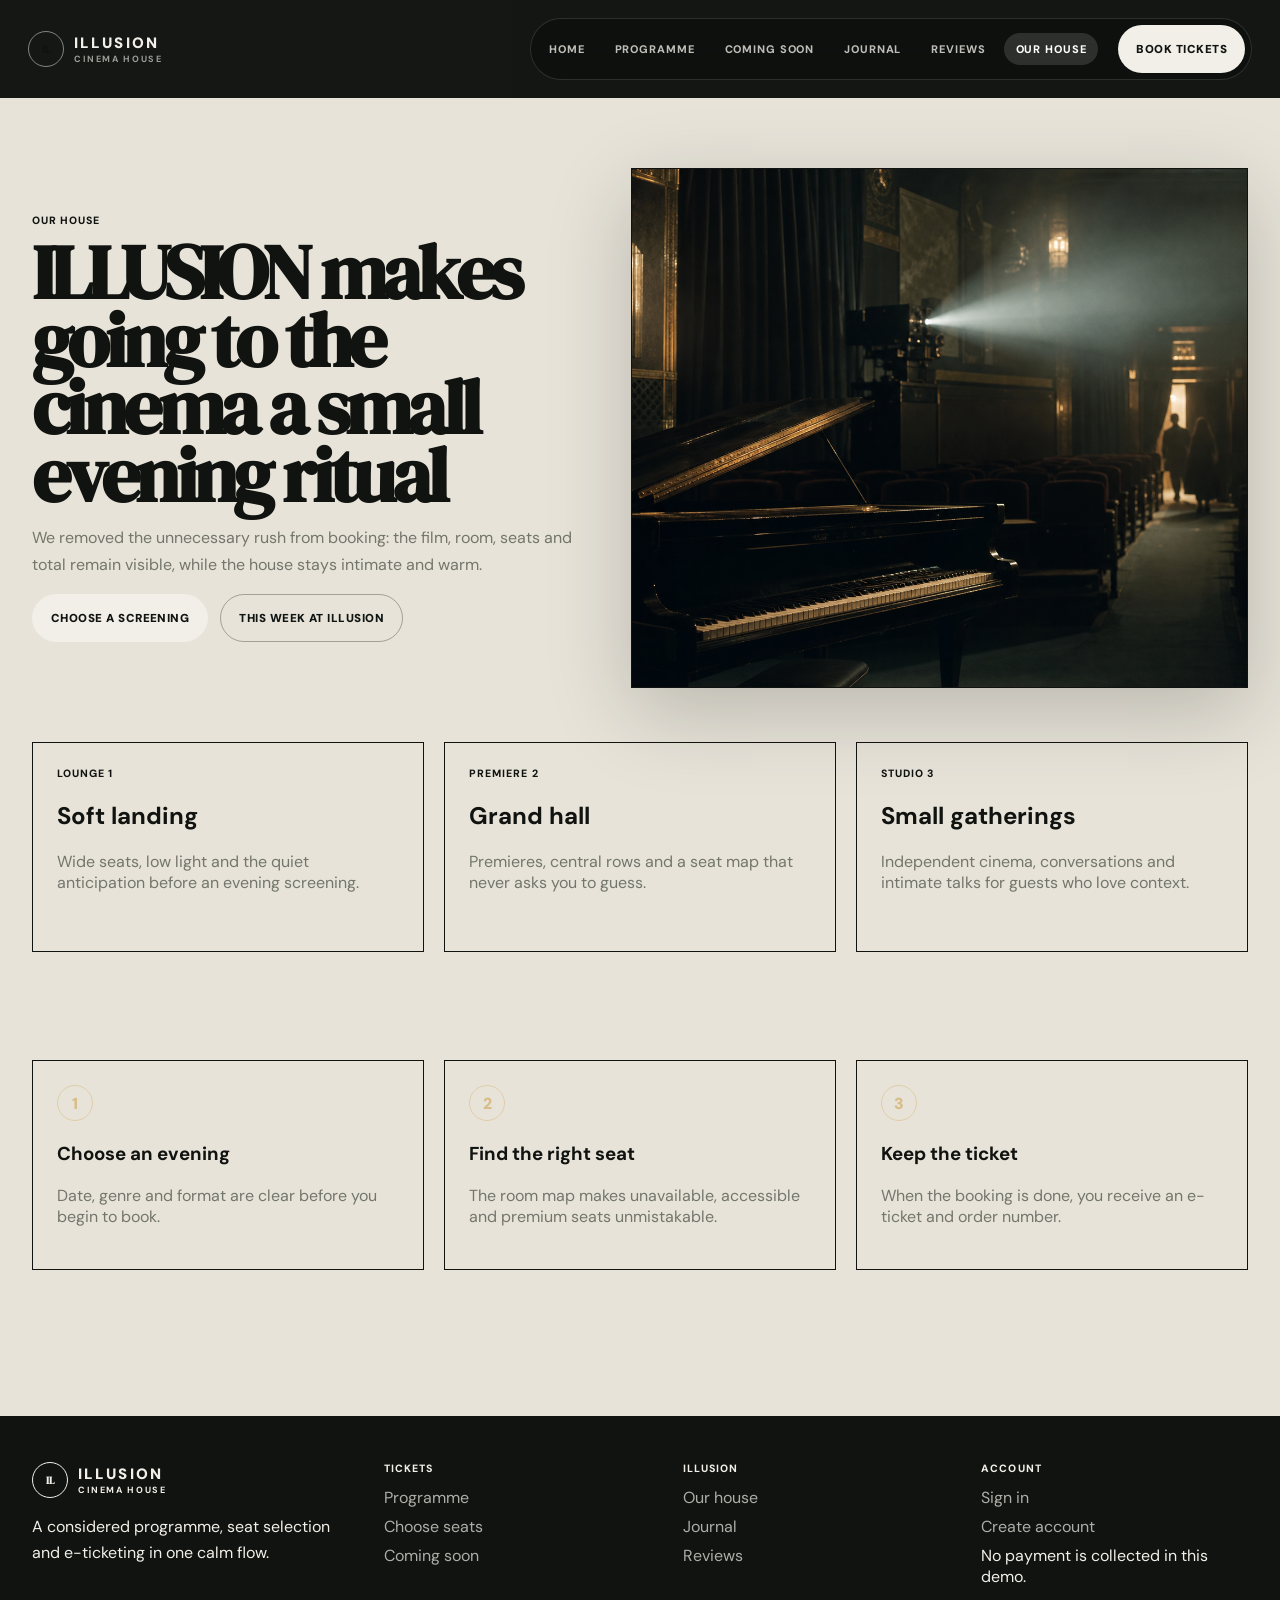
==== commit bd1c52ba: "Redesign ILLUSION in English cinematic style" ====
--- a/about/index.html
+++ b/about/index.html
@@ -1,17 +1,11 @@
 <!doctype html>
-<html lang="ru">
+<html lang="en">
   <head>
     <meta charset="UTF-8" />
     <meta name="viewport" content="width=device-width, initial-scale=1.0" />
-    <title>О кинотеатре - ILLUSION Cinema</title>
-    <link rel="preconnect" href="https://fonts.googleapis.com" />
-    <link rel="preconnect" href="https://fonts.gstatic.com" crossorigin />
-    <link
-      href="https://fonts.googleapis.com/css2?family=Cormorant+Garamond:wght@600;700&family=Manrope:wght@400;500;600;700;800&display=swap"
-      rel="stylesheet"
-    />
-    <script type="module" crossorigin src="/assets/main-D0uCwnhY.js"></script>
-    <link rel="stylesheet" crossorigin href="/assets/main-C3A4e_gf.css">
+    <title>About — ILLUSION Cinema</title>
+    <script type="module" crossorigin src="/assets/main-KtxxsH8I.js"></script>
+    <link rel="stylesheet" crossorigin href="/assets/main-Dz6TVh-z.css">
   </head>
   <body data-page="about">
     <div id="site-header"></div>
--- a/assets/main-Dz6TVh-z.css
+++ b/assets/main-Dz6TVh-z.css
@@ -0,0 +1 @@
+@import "https://fonts.googleapis.com/css2?family=DM+Sans:opsz,wght@9..40,400;9..40,500;9..40,600;9..40,700&family=DM+Serif+Display:ital@0;1&display=swap";@font-face{font-family:Phosphor;src:url(/assets/Phosphor-DtdjzkpE.woff2)format("woff2"),url(/assets/Phosphor-BdqudwT5.woff)format("woff"),url(/assets/Phosphor-CDxgqcPu.ttf)format("truetype"),url(/assets/Phosphor-BXRFlF4V.svg#Phosphor)format("svg");font-weight:400;font-style:normal;font-display:block}.ph{speak:never;font-variant:normal;text-transform:none;letter-spacing:0;-webkit-font-feature-settings:"liga";-moz-font-feature-settings:"liga=1";-moz-font-feature-settings:"liga";-ms-font-feature-settings:"liga" 1;font-feature-settings:"liga";-webkit-font-variant-ligatures:discretionary-ligatures;font-variant-ligatures:discretionary-ligatures;-webkit-font-smoothing:antialiased;-moz-osx-font-smoothing:grayscale;font-style:normal;font-weight:400;line-height:1;font-family:Phosphor!important}.ph.ph-acorn:before{content:""}.ph.ph-address-book:before{content:""}.ph.ph-address-book-tabs:before{content:""}.ph.ph-air-traffic-control:before{content:""}.ph.ph-airplane:before{content:""}.ph.ph-airplane-in-flight:before{content:""}.ph.ph-airplane-landing:before{content:""}.ph.ph-airplane-takeoff:before{content:""}.ph.ph-airplane-taxiing:before{content:""}.ph.ph-airplane-tilt:before{content:""}.ph.ph-airplay:before{content:""}.ph.ph-alarm:before{content:""}.ph.ph-alien:before{content:""}.ph.ph-align-bottom:before{content:""}.ph.ph-align-bottom-simple:before{content:""}.ph.ph-align-center-horizontal:before{content:""}.ph.ph-align-center-horizontal-simple:before{content:""}.ph.ph-align-center-vertical:before{content:""}.ph.ph-align-center-vertical-simple:before{content:""}.ph.ph-align-left:before{content:""}.ph.ph-align-left-simple:before{content:""}.ph.ph-align-right:before{content:""}.ph.ph-align-right-simple:before{content:""}.ph.ph-align-top:before{content:""}.ph.ph-align-top-simple:before{content:""}.ph.ph-amazon-logo:before{content:""}.ph.ph-ambulance:before{content:""}.ph.ph-anchor:before{content:""}.ph.ph-anchor-simple:before{content:""}.ph.ph-android-logo:before{content:""}.ph.ph-angle:before{content:""}.ph.ph-angular-logo:before{content:""}.ph.ph-aperture:before{content:""}.ph.ph-app-store-logo:before{content:""}.ph.ph-app-window:before{content:""}.ph.ph-apple-logo:before{content:""}.ph.ph-apple-podcasts-logo:before{content:""}.ph.ph-approximate-equals:before{content:""}.ph.ph-archive:before{content:""}.ph.ph-armchair:before{content:""}.ph.ph-arrow-arc-left:before{content:""}.ph.ph-arrow-arc-right:before{content:""}.ph.ph-arrow-bend-double-up-left:before{content:""}.ph.ph-arrow-bend-double-up-right:before{content:""}.ph.ph-arrow-bend-down-left:before{content:""}.ph.ph-arrow-bend-down-right:before{content:""}.ph.ph-arrow-bend-left-down:before{content:""}.ph.ph-arrow-bend-left-up:before{content:""}.ph.ph-arrow-bend-right-down:before{content:""}.ph.ph-arrow-bend-right-up:before{content:""}.ph.ph-arrow-bend-up-left:before{content:""}.ph.ph-arrow-bend-up-right:before{content:""}.ph.ph-arrow-circle-down:before{content:""}.ph.ph-arrow-circle-down-left:before{content:""}.ph.ph-arrow-circle-down-right:before{content:""}.ph.ph-arrow-circle-left:before{content:""}.ph.ph-arrow-circle-right:before{content:""}.ph.ph-arrow-circle-up:before{content:""}.ph.ph-arrow-circle-up-left:before{content:""}.ph.ph-arrow-circle-up-right:before{content:""}.ph.ph-arrow-clockwise:before{content:""}.ph.ph-arrow-counter-clockwise:before{content:""}.ph.ph-arrow-down:before{content:""}.ph.ph-arrow-down-left:before{content:""}.ph.ph-arrow-down-right:before{content:""}.ph.ph-arrow-elbow-down-left:before{content:""}.ph.ph-arrow-elbow-down-right:before{content:""}.ph.ph-arrow-elbow-left:before{content:""}.ph.ph-arrow-elbow-left-down:before{content:""}.ph.ph-arrow-elbow-left-up:before{content:""}.ph.ph-arrow-elbow-right:before{content:""}.ph.ph-arrow-elbow-right-down:before{content:""}.ph.ph-arrow-elbow-right-up:before{content:""}.ph.ph-arrow-elbow-up-left:before{content:""}.ph.ph-arrow-elbow-up-right:before{content:""}.ph.ph-arrow-fat-down:before{content:""}.ph.ph-arrow-fat-left:before{content:""}.ph.ph-arrow-fat-line-down:before{content:""}.ph.ph-arrow-fat-line-left:before{content:""}.ph.ph-arrow-fat-line-right:before{content:""}.ph.ph-arrow-fat-line-up:before{content:""}.ph.ph-arrow-fat-lines-down:before{content:""}.ph.ph-arrow-fat-lines-left:before{content:""}.ph.ph-arrow-fat-lines-right:before{content:""}.ph.ph-arrow-fat-lines-up:before{content:""}.ph.ph-arrow-fat-right:before{content:""}.ph.ph-arrow-fat-up:before{content:""}.ph.ph-arrow-left:before{content:""}.ph.ph-arrow-line-down:before{content:""}.ph.ph-arrow-line-down-left:before{content:""}.ph.ph-arrow-line-down-right:before{content:""}.ph.ph-arrow-line-left:before{content:""}.ph.ph-arrow-line-right:before{content:""}.ph.ph-arrow-line-up:before{content:""}.ph.ph-arrow-line-up-left:before{content:""}.ph.ph-arrow-line-up-right:before{content:""}.ph.ph-arrow-right:before{content:""}.ph.ph-arrow-square-down:before{content:""}.ph.ph-arrow-square-down-left:before{content:""}.ph.ph-arrow-square-down-right:before{content:""}.ph.ph-arrow-square-in:before{content:""}.ph.ph-arrow-square-left:before{content:""}.ph.ph-arrow-square-out:before{content:""}.ph.ph-arrow-square-right:before{content:""}.ph.ph-arrow-square-up:before{content:""}.ph.ph-arrow-square-up-left:before{content:""}.ph.ph-arrow-square-up-right:before{content:""}.ph.ph-arrow-u-down-left:before{content:""}.ph.ph-arrow-u-down-right:before{content:""}.ph.ph-arrow-u-left-down:before{content:""}.ph.ph-arrow-u-left-up:before{content:""}.ph.ph-arrow-u-right-down:before{content:""}.ph.ph-arrow-u-right-up:before{content:""}.ph.ph-arrow-u-up-left:before{content:""}.ph.ph-arrow-u-up-right:before{content:""}.ph.ph-arrow-up:before{content:""}.ph.ph-arrow-up-left:before{content:""}.ph.ph-arrow-up-right:before{content:""}.ph.ph-arrows-clockwise:before{content:""}.ph.ph-arrows-counter-clockwise:before{content:""}.ph.ph-arrows-down-up:before{content:""}.ph.ph-arrows-horizontal:before{content:""}.ph.ph-arrows-in:before{content:""}.ph.ph-arrows-in-cardinal:before{content:""}.ph.ph-arrows-in-line-horizontal:before{content:""}.ph.ph-arrows-in-line-vertical:before{content:""}.ph.ph-arrows-in-simple:before{content:""}.ph.ph-arrows-left-right:before{content:""}.ph.ph-arrows-merge:before{content:""}.ph.ph-arrows-out:before{content:""}.ph.ph-arrows-out-cardinal:before{content:""}.ph.ph-arrows-out-line-horizontal:before{content:""}.ph.ph-arrows-out-line-vertical:before{content:""}.ph.ph-arrows-out-simple:before{content:""}.ph.ph-arrows-split:before{content:""}.ph.ph-arrows-vertical:before{content:""}.ph.ph-article:before{content:""}.ph.ph-article-medium:before{content:""}.ph.ph-article-ny-times:before{content:""}.ph.ph-asclepius:before,.ph.ph-caduceus:before{content:""}.ph.ph-asterisk:before{content:""}.ph.ph-asterisk-simple:before{content:""}.ph.ph-at:before{content:""}.ph.ph-atom:before{content:""}.ph.ph-avocado:before{content:""}.ph.ph-axe:before{content:""}.ph.ph-baby:before{content:""}.ph.ph-baby-carriage:before{content:""}.ph.ph-backpack:before{content:""}.ph.ph-backspace:before{content:""}.ph.ph-bag:before{content:""}.ph.ph-bag-simple:before{content:""}.ph.ph-balloon:before{content:""}.ph.ph-bandaids:before{content:""}.ph.ph-bank:before{content:""}.ph.ph-barbell:before{content:""}.ph.ph-barcode:before{content:""}.ph.ph-barn:before{content:""}.ph.ph-barricade:before{content:""}.ph.ph-baseball:before{content:""}.ph.ph-baseball-cap:before{content:""}.ph.ph-baseball-helmet:before{content:""}.ph.ph-basket:before{content:""}.ph.ph-basketball:before{content:""}.ph.ph-bathtub:before{content:""}.ph.ph-battery-charging:before{content:""}.ph.ph-battery-charging-vertical:before{content:""}.ph.ph-battery-empty:before{content:""}.ph.ph-battery-full:before{content:""}.ph.ph-battery-high:before{content:""}.ph.ph-battery-low:before{content:""}.ph.ph-battery-medium:before{content:""}.ph.ph-battery-plus:before{content:""}.ph.ph-battery-plus-vertical:before{content:""}.ph.ph-battery-vertical-empty:before{content:""}.ph.ph-battery-vertical-full:before{content:""}.ph.ph-battery-vertical-high:before{content:""}.ph.ph-battery-vertical-low:before{content:""}.ph.ph-battery-vertical-medium:before{content:""}.ph.ph-battery-warning:before{content:""}.ph.ph-battery-warning-vertical:before{content:""}.ph.ph-beach-ball:before{content:""}.ph.ph-beanie:before{content:""}.ph.ph-bed:before{content:""}.ph.ph-beer-bottle:before{content:""}.ph.ph-beer-stein:before{content:""}.ph.ph-behance-logo:before{content:""}.ph.ph-bell:before{content:""}.ph.ph-bell-ringing:before{content:""}.ph.ph-bell-simple:before{content:""}.ph.ph-bell-simple-ringing:before{content:""}.ph.ph-bell-simple-slash:before{content:""}.ph.ph-bell-simple-z:before{content:""}.ph.ph-bell-slash:before{content:""}.ph.ph-bell-z:before{content:""}.ph.ph-belt:before{content:""}.ph.ph-bezier-curve:before{content:""}.ph.ph-bicycle:before{content:""}.ph.ph-binary:before{content:""}.ph.ph-binoculars:before{content:""}.ph.ph-biohazard:before{content:""}.ph.ph-bird:before{content:""}.ph.ph-blueprint:before{content:""}.ph.ph-bluetooth:before{content:""}.ph.ph-bluetooth-connected:before{content:""}.ph.ph-bluetooth-slash:before{content:""}.ph.ph-bluetooth-x:before{content:""}.ph.ph-boat:before{content:""}.ph.ph-bomb:before{content:""}.ph.ph-bone:before{content:""}.ph.ph-book:before{content:""}.ph.ph-book-bookmark:before{content:""}.ph.ph-book-open:before{content:""}.ph.ph-book-open-text:before{content:""}.ph.ph-book-open-user:before{content:""}.ph.ph-bookmark:before{content:""}.ph.ph-bookmark-simple:before{content:""}.ph.ph-bookmarks:before{content:""}.ph.ph-bookmarks-simple:before{content:""}.ph.ph-books:before{content:""}.ph.ph-boot:before{content:""}.ph.ph-boules:before{content:""}.ph.ph-bounding-box:before{content:""}.ph.ph-bowl-food:before{content:""}.ph.ph-bowl-steam:before{content:""}.ph.ph-bowling-ball:before{content:""}.ph.ph-box-arrow-down:before,.ph.ph-archive-box:before{content:""}.ph.ph-box-arrow-up:before{content:""}.ph.ph-boxing-glove:before{content:""}.ph.ph-brackets-angle:before{content:""}.ph.ph-brackets-curly:before{content:""}.ph.ph-brackets-round:before{content:""}.ph.ph-brackets-square:before{content:""}.ph.ph-brain:before{content:""}.ph.ph-brandy:before{content:""}.ph.ph-bread:before{content:""}.ph.ph-bridge:before{content:""}.ph.ph-briefcase:before{content:""}.ph.ph-briefcase-metal:before{content:""}.ph.ph-broadcast:before{content:""}.ph.ph-broom:before{content:""}.ph.ph-browser:before{content:""}.ph.ph-browsers:before{content:""}.ph.ph-bug:before{content:""}.ph.ph-bug-beetle:before{content:""}.ph.ph-bug-droid:before{content:""}.ph.ph-building:before{content:""}.ph.ph-building-apartment:before{content:""}.ph.ph-building-office:before{content:""}.ph.ph-buildings:before{content:""}.ph.ph-bulldozer:before{content:""}.ph.ph-bus:before{content:""}.ph.ph-butterfly:before{content:""}.ph.ph-cable-car:before{content:""}.ph.ph-cactus:before{content:""}.ph.ph-cake:before{content:""}.ph.ph-calculator:before{content:""}.ph.ph-calendar:before{content:""}.ph.ph-calendar-blank:before{content:""}.ph.ph-calendar-check:before{content:""}.ph.ph-calendar-dot:before{content:""}.ph.ph-calendar-dots:before{content:""}.ph.ph-calendar-heart:before{content:""}.ph.ph-calendar-minus:before{content:""}.ph.ph-calendar-plus:before{content:""}.ph.ph-calendar-slash:before{content:""}.ph.ph-calendar-star:before{content:""}.ph.ph-calendar-x:before{content:""}.ph.ph-call-bell:before{content:""}.ph.ph-camera:before{content:""}.ph.ph-camera-plus:before{content:""}.ph.ph-camera-rotate:before{content:""}.ph.ph-camera-slash:before{content:""}.ph.ph-campfire:before{content:""}.ph.ph-car:before{content:""}.ph.ph-car-battery:before{content:""}.ph.ph-car-profile:before{content:""}.ph.ph-car-simple:before{content:""}.ph.ph-cardholder:before{content:""}.ph.ph-cards:before{content:""}.ph.ph-cards-three:before{content:""}.ph.ph-caret-circle-double-down:before{content:""}.ph.ph-caret-circle-double-left:before{content:""}.ph.ph-caret-circle-double-right:before{content:""}.ph.ph-caret-circle-double-up:before{content:""}.ph.ph-caret-circle-down:before{content:""}.ph.ph-caret-circle-left:before{content:""}.ph.ph-caret-circle-right:before{content:""}.ph.ph-caret-circle-up:before{content:""}.ph.ph-caret-circle-up-down:before{content:""}.ph.ph-caret-double-down:before{content:""}.ph.ph-caret-double-left:before{content:""}.ph.ph-caret-double-right:before{content:""}.ph.ph-caret-double-up:before{content:""}.ph.ph-caret-down:before{content:""}.ph.ph-caret-left:before{content:""}.ph.ph-caret-line-down:before{content:""}.ph.ph-caret-line-left:before{content:""}.ph.ph-caret-line-right:before{content:""}.ph.ph-caret-line-up:before{content:""}.ph.ph-caret-right:before{content:""}.ph.ph-caret-up:before{content:""}.ph.ph-caret-up-down:before{content:""}.ph.ph-carrot:before{content:""}.ph.ph-cash-register:before{content:""}.ph.ph-cassette-tape:before{content:""}.ph.ph-castle-turret:before{content:""}.ph.ph-cat:before{content:""}.ph.ph-cell-signal-full:before{content:""}.ph.ph-cell-signal-high:before{content:""}.ph.ph-cell-signal-low:before{content:""}.ph.ph-cell-signal-medium:before{content:""}.ph.ph-cell-signal-none:before{content:""}.ph.ph-cell-signal-slash:before{content:""}.ph.ph-cell-signal-x:before{content:""}.ph.ph-cell-tower:before{content:""}.ph.ph-certificate:before{content:""}.ph.ph-chair:before{content:""}.ph.ph-chalkboard:before{content:""}.ph.ph-chalkboard-simple:before{content:""}.ph.ph-chalkboard-teacher:before{content:""}.ph.ph-champagne:before{content:""}.ph.ph-charging-station:before{content:""}.ph.ph-chart-bar:before{content:""}.ph.ph-chart-bar-horizontal:before{content:""}.ph.ph-chart-donut:before{content:""}.ph.ph-chart-line:before{content:""}.ph.ph-chart-line-down:before{content:""}.ph.ph-chart-line-up:before{content:""}.ph.ph-chart-pie:before{content:""}.ph.ph-chart-pie-slice:before{content:""}.ph.ph-chart-polar:before{content:""}.ph.ph-chart-scatter:before{content:""}.ph.ph-chat:before{content:""}.ph.ph-chat-centered:before{content:""}.ph.ph-chat-centered-dots:before{content:""}.ph.ph-chat-centered-slash:before{content:""}.ph.ph-chat-centered-text:before{content:""}.ph.ph-chat-circle:before{content:""}.ph.ph-chat-circle-dots:before{content:""}.ph.ph-chat-circle-slash:before{content:""}.ph.ph-chat-circle-text:before{content:""}.ph.ph-chat-dots:before{content:""}.ph.ph-chat-slash:before{content:""}.ph.ph-chat-teardrop:before{content:""}.ph.ph-chat-teardrop-dots:before{content:""}.ph.ph-chat-teardrop-slash:before{content:""}.ph.ph-chat-teardrop-text:before{content:""}.ph.ph-chat-text:before{content:""}.ph.ph-chats:before{content:""}.ph.ph-chats-circle:before{content:""}.ph.ph-chats-teardrop:before{content:""}.ph.ph-check:before{content:""}.ph.ph-check-circle:before{content:""}.ph.ph-check-fat:before{content:""}.ph.ph-check-square:before{content:""}.ph.ph-check-square-offset:before{content:""}.ph.ph-checkerboard:before{content:""}.ph.ph-checks:before{content:""}.ph.ph-cheers:before{content:""}.ph.ph-cheese:before{content:""}.ph.ph-chef-hat:before{content:""}.ph.ph-cherries:before{content:""}.ph.ph-church:before{content:""}.ph.ph-cigarette:before{content:""}.ph.ph-cigarette-slash:before{content:""}.ph.ph-circle:before{content:""}.ph.ph-circle-dashed:before{content:""}.ph.ph-circle-half:before{content:""}.ph.ph-circle-half-tilt:before{content:""}.ph.ph-circle-notch:before{content:""}.ph.ph-circles-four:before{content:""}.ph.ph-circles-three:before{content:""}.ph.ph-circles-three-plus:before{content:""}.ph.ph-circuitry:before{content:""}.ph.ph-city:before{content:""}.ph.ph-clipboard:before{content:""}.ph.ph-clipboard-text:before{content:""}.ph.ph-clock:before{content:""}.ph.ph-clock-afternoon:before{content:""}.ph.ph-clock-clockwise:before{content:""}.ph.ph-clock-countdown:before{content:""}.ph.ph-clock-counter-clockwise:before{content:""}.ph.ph-clock-user:before{content:""}.ph.ph-closed-captioning:before{content:""}.ph.ph-cloud:before{content:""}.ph.ph-cloud-arrow-down:before{content:""}.ph.ph-cloud-arrow-up:before{content:""}.ph.ph-cloud-check:before{content:""}.ph.ph-cloud-fog:before{content:""}.ph.ph-cloud-lightning:before{content:""}.ph.ph-cloud-moon:before{content:""}.ph.ph-cloud-rain:before{content:""}.ph.ph-cloud-slash:before{content:""}.ph.ph-cloud-snow:before{content:""}.ph.ph-cloud-sun:before{content:""}.ph.ph-cloud-warning:before{content:""}.ph.ph-cloud-x:before{content:""}.ph.ph-clover:before{content:""}.ph.ph-club:before{content:""}.ph.ph-coat-hanger:before{content:""}.ph.ph-coda-logo:before{content:""}.ph.ph-code:before{content:""}.ph.ph-code-block:before{content:""}.ph.ph-code-simple:before{content:""}.ph.ph-codepen-logo:before{content:""}.ph.ph-codesandbox-logo:before{content:""}.ph.ph-coffee:before{content:""}.ph.ph-coffee-bean:before{content:""}.ph.ph-coin:before{content:""}.ph.ph-coin-vertical:before{content:""}.ph.ph-coins:before{content:""}.ph.ph-columns:before{content:""}.ph.ph-columns-plus-left:before{content:""}.ph.ph-columns-plus-right:before{content:""}.ph.ph-command:before{content:""}.ph.ph-compass:before{content:""}.ph.ph-compass-rose:before{content:""}.ph.ph-compass-tool:before{content:""}.ph.ph-computer-tower:before{content:""}.ph.ph-confetti:before{content:""}.ph.ph-contactless-payment:before{content:""}.ph.ph-control:before{content:""}.ph.ph-cookie:before{content:""}.ph.ph-cooking-pot:before{content:""}.ph.ph-copy:before{content:""}.ph.ph-copy-simple:before{content:""}.ph.ph-copyleft:before{content:""}.ph.ph-copyright:before{content:""}.ph.ph-corners-in:before{content:""}.ph.ph-corners-out:before{content:""}.ph.ph-couch:before{content:""}.ph.ph-court-basketball:before{content:""}.ph.ph-cow:before{content:""}.ph.ph-cowboy-hat:before{content:""}.ph.ph-cpu:before{content:""}.ph.ph-crane:before{content:""}.ph.ph-crane-tower:before{content:""}.ph.ph-credit-card:before{content:""}.ph.ph-cricket:before{content:""}.ph.ph-crop:before{content:""}.ph.ph-cross:before{content:""}.ph.ph-crosshair:before{content:""}.ph.ph-crosshair-simple:before{content:""}.ph.ph-crown:before{content:""}.ph.ph-crown-cross:before{content:""}.ph.ph-crown-simple:before{content:""}.ph.ph-cube:before{content:""}.ph.ph-cube-focus:before{content:""}.ph.ph-cube-transparent:before{content:""}.ph.ph-currency-btc:before{content:""}.ph.ph-currency-circle-dollar:before{content:""}.ph.ph-currency-cny:before{content:""}.ph.ph-currency-dollar:before{content:""}.ph.ph-currency-dollar-simple:before{content:""}.ph.ph-currency-eth:before{content:""}.ph.ph-currency-eur:before{content:""}.ph.ph-currency-gbp:before{content:""}.ph.ph-currency-inr:before{content:""}.ph.ph-currency-jpy:before{content:""}.ph.ph-currency-krw:before{content:""}.ph.ph-currency-kzt:before{content:""}.ph.ph-currency-ngn:before{content:""}.ph.ph-currency-rub:before{content:""}.ph.ph-cursor:before{content:""}.ph.ph-cursor-click:before{content:""}.ph.ph-cursor-text:before{content:""}.ph.ph-cylinder:before{content:""}.ph.ph-database:before{content:""}.ph.ph-desk:before{content:""}.ph.ph-desktop:before{content:""}.ph.ph-desktop-tower:before{content:""}.ph.ph-detective:before{content:""}.ph.ph-dev-to-logo:before{content:""}.ph.ph-device-mobile:before{content:""}.ph.ph-device-mobile-camera:before{content:""}.ph.ph-device-mobile-slash:before{content:""}.ph.ph-device-mobile-speaker:before{content:""}.ph.ph-device-rotate:before{content:""}.ph.ph-device-tablet:before{content:""}.ph.ph-device-tablet-camera:before{content:""}.ph.ph-device-tablet-speaker:before{content:""}.ph.ph-devices:before{content:""}.ph.ph-diamond:before{content:""}.ph.ph-diamonds-four:before{content:""}.ph.ph-dice-five:before{content:""}.ph.ph-dice-four:before{content:""}.ph.ph-dice-one:before{content:""}.ph.ph-dice-six:before{content:""}.ph.ph-dice-three:before{content:""}.ph.ph-dice-two:before{content:""}.ph.ph-disc:before{content:""}.ph.ph-disco-ball:before{content:""}.ph.ph-discord-logo:before{content:""}.ph.ph-divide:before{content:""}.ph.ph-dna:before{content:""}.ph.ph-dog:before{content:""}.ph.ph-door:before{content:""}.ph.ph-door-open:before{content:""}.ph.ph-dot:before{content:""}.ph.ph-dot-outline:before{content:""}.ph.ph-dots-nine:before{content:""}.ph.ph-dots-six:before{content:""}.ph.ph-dots-six-vertical:before{content:""}.ph.ph-dots-three:before{content:""}.ph.ph-dots-three-circle:before{content:""}.ph.ph-dots-three-circle-vertical:before{content:""}.ph.ph-dots-three-outline:before{content:""}.ph.ph-dots-three-outline-vertical:before{content:""}.ph.ph-dots-three-vertical:before{content:""}.ph.ph-download:before{content:""}.ph.ph-download-simple:before{content:""}.ph.ph-dress:before{content:""}.ph.ph-dresser:before{content:""}.ph.ph-dribbble-logo:before{content:""}.ph.ph-drone:before{content:""}.ph.ph-drop:before{content:""}.ph.ph-drop-half:before{content:""}.ph.ph-drop-half-bottom:before{content:""}.ph.ph-drop-simple:before{content:""}.ph.ph-drop-slash:before{content:""}.ph.ph-dropbox-logo:before{content:""}.ph.ph-ear:before{content:""}.ph.ph-ear-slash:before{content:""}.ph.ph-egg:before{content:""}.ph.ph-egg-crack:before{content:""}.ph.ph-eject:before{content:""}.ph.ph-eject-simple:before{content:""}.ph.ph-elevator:before{content:""}.ph.ph-empty:before{content:""}.ph.ph-engine:before{content:""}.ph.ph-envelope:before{content:""}.ph.ph-envelope-open:before{content:""}.ph.ph-envelope-simple:before{content:""}.ph.ph-envelope-simple-open:before{content:""}.ph.ph-equalizer:before{content:""}.ph.ph-equals:before{content:""}.ph.ph-eraser:before{content:""}.ph.ph-escalator-down:before{content:""}.ph.ph-escalator-up:before{content:""}.ph.ph-exam:before{content:""}.ph.ph-exclamation-mark:before{content:""}.ph.ph-exclude:before{content:""}.ph.ph-exclude-square:before{content:""}.ph.ph-export:before{content:""}.ph.ph-eye:before{content:""}.ph.ph-eye-closed:before{content:""}.ph.ph-eye-slash:before{content:""}.ph.ph-eyedropper:before{content:""}.ph.ph-eyedropper-sample:before{content:""}.ph.ph-eyeglasses:before{content:""}.ph.ph-eyes:before{content:""}.ph.ph-face-mask:before{content:""}.ph.ph-facebook-logo:before{content:""}.ph.ph-factory:before{content:""}.ph.ph-faders:before{content:""}.ph.ph-faders-horizontal:before{content:""}.ph.ph-fallout-shelter:before{content:""}.ph.ph-fan:before{content:""}.ph.ph-farm:before{content:""}.ph.ph-fast-forward:before{content:""}.ph.ph-fast-forward-circle:before{content:""}.ph.ph-feather:before{content:""}.ph.ph-fediverse-logo:before{content:""}.ph.ph-figma-logo:before{content:""}.ph.ph-file:before{content:""}.ph.ph-file-archive:before{content:""}.ph.ph-file-arrow-down:before{content:""}.ph.ph-file-arrow-up:before{content:""}.ph.ph-file-audio:before{content:""}.ph.ph-file-c:before{content:""}.ph.ph-file-c-sharp:before{content:""}.ph.ph-file-cloud:before{content:""}.ph.ph-file-code:before{content:""}.ph.ph-file-cpp:before{content:""}.ph.ph-file-css:before{content:""}.ph.ph-file-csv:before{content:""}.ph.ph-file-dashed:before,.ph.ph-file-dotted:before{content:""}.ph.ph-file-doc:before{content:""}.ph.ph-file-html:before{content:""}.ph.ph-file-image:before{content:""}.ph.ph-file-ini:before{content:""}.ph.ph-file-jpg:before{content:""}.ph.ph-file-js:before{content:""}.ph.ph-file-jsx:before{content:""}.ph.ph-file-lock:before{content:""}.ph.ph-file-magnifying-glass:before,.ph.ph-file-search:before{content:""}.ph.ph-file-md:before{content:""}.ph.ph-file-minus:before{content:""}.ph.ph-file-pdf:before{content:""}.ph.ph-file-plus:before{content:""}.ph.ph-file-png:before{content:""}.ph.ph-file-ppt:before{content:""}.ph.ph-file-py:before{content:""}.ph.ph-file-rs:before{content:""}.ph.ph-file-sql:before{content:""}.ph.ph-file-svg:before{content:""}.ph.ph-file-text:before{content:""}.ph.ph-file-ts:before{content:""}.ph.ph-file-tsx:before{content:""}.ph.ph-file-txt:before{content:""}.ph.ph-file-video:before{content:""}.ph.ph-file-vue:before{content:""}.ph.ph-file-x:before{content:""}.ph.ph-file-xls:before{content:""}.ph.ph-file-zip:before{content:""}.ph.ph-files:before{content:""}.ph.ph-film-reel:before{content:""}.ph.ph-film-script:before{content:""}.ph.ph-film-slate:before{content:""}.ph.ph-film-strip:before{content:""}.ph.ph-fingerprint:before{content:""}.ph.ph-fingerprint-simple:before{content:""}.ph.ph-finn-the-human:before{content:""}.ph.ph-fire:before{content:""}.ph.ph-fire-extinguisher:before{content:""}.ph.ph-fire-simple:before{content:""}.ph.ph-fire-truck:before{content:""}.ph.ph-first-aid:before{content:""}.ph.ph-first-aid-kit:before{content:""}.ph.ph-fish:before{content:""}.ph.ph-fish-simple:before{content:""}.ph.ph-flag:before{content:""}.ph.ph-flag-banner:before{content:""}.ph.ph-flag-banner-fold:before{content:""}.ph.ph-flag-checkered:before{content:""}.ph.ph-flag-pennant:before{content:""}.ph.ph-flame:before{content:""}.ph.ph-flashlight:before{content:""}.ph.ph-flask:before{content:""}.ph.ph-flip-horizontal:before{content:""}.ph.ph-flip-vertical:before{content:""}.ph.ph-floppy-disk:before{content:""}.ph.ph-floppy-disk-back:before{content:""}.ph.ph-flow-arrow:before{content:""}.ph.ph-flower:before{content:""}.ph.ph-flower-lotus:before{content:""}.ph.ph-flower-tulip:before{content:""}.ph.ph-flying-saucer:before{content:""}.ph.ph-folder:before,.ph.ph-folder-notch:before{content:""}.ph.ph-folder-dashed:before,.ph.ph-folder-dotted:before{content:""}.ph.ph-folder-lock:before{content:""}.ph.ph-folder-minus:before,.ph.ph-folder-notch-minus:before{content:""}.ph.ph-folder-open:before,.ph.ph-folder-notch-open:before{content:""}.ph.ph-folder-plus:before,.ph.ph-folder-notch-plus:before{content:""}.ph.ph-folder-simple:before{content:""}.ph.ph-folder-simple-dashed:before,.ph.ph-folder-simple-dotted:before{content:""}.ph.ph-folder-simple-lock:before{content:""}.ph.ph-folder-simple-minus:before{content:""}.ph.ph-folder-simple-plus:before{content:""}.ph.ph-folder-simple-star:before{content:""}.ph.ph-folder-simple-user:before{content:""}.ph.ph-folder-star:before{content:""}.ph.ph-folder-user:before{content:""}.ph.ph-folders:before{content:""}.ph.ph-football:before{content:""}.ph.ph-football-helmet:before{content:""}.ph.ph-footprints:before{content:""}.ph.ph-fork-knife:before{content:""}.ph.ph-four-k:before{content:""}.ph.ph-frame-corners:before{content:""}.ph.ph-framer-logo:before{content:""}.ph.ph-function:before{content:""}.ph.ph-funnel:before{content:""}.ph.ph-funnel-simple:before{content:""}.ph.ph-funnel-simple-x:before{content:""}.ph.ph-funnel-x:before{content:""}.ph.ph-game-controller:before{content:""}.ph.ph-garage:before{content:""}.ph.ph-gas-can:before{content:""}.ph.ph-gas-pump:before{content:""}.ph.ph-gauge:before{content:""}.ph.ph-gavel:before{content:""}.ph.ph-gear:before{content:""}.ph.ph-gear-fine:before{content:""}.ph.ph-gear-six:before{content:""}.ph.ph-gender-female:before{content:""}.ph.ph-gender-intersex:before{content:""}.ph.ph-gender-male:before{content:""}.ph.ph-gender-neuter:before{content:""}.ph.ph-gender-nonbinary:before{content:""}.ph.ph-gender-transgender:before{content:""}.ph.ph-ghost:before{content:""}.ph.ph-gif:before{content:""}.ph.ph-gift:before{content:""}.ph.ph-git-branch:before{content:""}.ph.ph-git-commit:before{content:""}.ph.ph-git-diff:before{content:""}.ph.ph-git-fork:before{content:""}.ph.ph-git-merge:before{content:""}.ph.ph-git-pull-request:before{content:""}.ph.ph-github-logo:before{content:""}.ph.ph-gitlab-logo:before{content:""}.ph.ph-gitlab-logo-simple:before{content:""}.ph.ph-globe:before{content:""}.ph.ph-globe-hemisphere-east:before{content:""}.ph.ph-globe-hemisphere-west:before{content:""}.ph.ph-globe-simple:before{content:""}.ph.ph-globe-simple-x:before{content:""}.ph.ph-globe-stand:before{content:""}.ph.ph-globe-x:before{content:""}.ph.ph-goggles:before{content:""}.ph.ph-golf:before{content:""}.ph.ph-goodreads-logo:before{content:""}.ph.ph-google-cardboard-logo:before{content:""}.ph.ph-google-chrome-logo:before{content:""}.ph.ph-google-drive-logo:before{content:""}.ph.ph-google-logo:before{content:""}.ph.ph-google-photos-logo:before{content:""}.ph.ph-google-play-logo:before{content:""}.ph.ph-google-podcasts-logo:before{content:""}.ph.ph-gps:before{content:""}.ph.ph-gps-fix:before{content:""}.ph.ph-gps-slash:before{content:""}.ph.ph-gradient:before{content:""}.ph.ph-graduation-cap:before{content:""}.ph.ph-grains:before{content:""}.ph.ph-grains-slash:before{content:""}.ph.ph-graph:before{content:""}.ph.ph-graphics-card:before{content:""}.ph.ph-greater-than:before{content:""}.ph.ph-greater-than-or-equal:before{content:""}.ph.ph-grid-four:before{content:""}.ph.ph-grid-nine:before{content:""}.ph.ph-guitar:before{content:""}.ph.ph-hair-dryer:before{content:""}.ph.ph-hamburger:before{content:""}.ph.ph-hammer:before{content:""}.ph.ph-hand:before{content:""}.ph.ph-hand-arrow-down:before{content:""}.ph.ph-hand-arrow-up:before{content:""}.ph.ph-hand-coins:before{content:""}.ph.ph-hand-deposit:before{content:""}.ph.ph-hand-eye:before{content:""}.ph.ph-hand-fist:before{content:""}.ph.ph-hand-grabbing:before{content:""}.ph.ph-hand-heart:before{content:""}.ph.ph-hand-palm:before{content:""}.ph.ph-hand-peace:before{content:""}.ph.ph-hand-pointing:before{content:""}.ph.ph-hand-soap:before{content:""}.ph.ph-hand-swipe-left:before{content:""}.ph.ph-hand-swipe-right:before{content:""}.ph.ph-hand-tap:before{content:""}.ph.ph-hand-waving:before{content:""}.ph.ph-hand-withdraw:before{content:""}.ph.ph-handbag:before{content:""}.ph.ph-handbag-simple:before{content:""}.ph.ph-hands-clapping:before{content:""}.ph.ph-hands-praying:before{content:""}.ph.ph-handshake:before{content:""}.ph.ph-hard-drive:before{content:""}.ph.ph-hard-drives:before{content:""}.ph.ph-hard-hat:before{content:""}.ph.ph-hash:before{content:""}.ph.ph-hash-straight:before{content:""}.ph.ph-head-circuit:before{content:""}.ph.ph-headlights:before{content:""}.ph.ph-headphones:before{content:""}.ph.ph-headset:before{content:""}.ph.ph-heart:before{content:""}.ph.ph-heart-break:before{content:""}.ph.ph-heart-half:before{content:""}.ph.ph-heart-straight:before{content:""}.ph.ph-heart-straight-break:before{content:""}.ph.ph-heartbeat:before{content:""}.ph.ph-hexagon:before{content:""}.ph.ph-high-definition:before{content:""}.ph.ph-high-heel:before{content:""}.ph.ph-highlighter:before{content:""}.ph.ph-highlighter-circle:before{content:""}.ph.ph-hockey:before{content:""}.ph.ph-hoodie:before{content:""}.ph.ph-horse:before{content:""}.ph.ph-hospital:before{content:""}.ph.ph-hourglass:before{content:""}.ph.ph-hourglass-high:before{content:""}.ph.ph-hourglass-low:before{content:""}.ph.ph-hourglass-medium:before{content:""}.ph.ph-hourglass-simple:before{content:""}.ph.ph-hourglass-simple-high:before{content:""}.ph.ph-hourglass-simple-low:before{content:""}.ph.ph-hourglass-simple-medium:before{content:""}.ph.ph-house:before{content:""}.ph.ph-house-line:before{content:""}.ph.ph-house-simple:before{content:""}.ph.ph-hurricane:before{content:""}.ph.ph-ice-cream:before{content:""}.ph.ph-identification-badge:before{content:""}.ph.ph-identification-card:before{content:""}.ph.ph-image:before{content:""}.ph.ph-image-broken:before{content:""}.ph.ph-image-square:before{content:""}.ph.ph-images:before{content:""}.ph.ph-images-square:before{content:""}.ph.ph-infinity:before,.ph.ph-lemniscate:before{content:""}.ph.ph-info:before{content:""}.ph.ph-instagram-logo:before{content:""}.ph.ph-intersect:before{content:""}.ph.ph-intersect-square:before{content:""}.ph.ph-intersect-three:before{content:""}.ph.ph-intersection:before{content:""}.ph.ph-invoice:before{content:""}.ph.ph-island:before{content:""}.ph.ph-jar:before{content:""}.ph.ph-jar-label:before{content:""}.ph.ph-jeep:before{content:""}.ph.ph-joystick:before{content:""}.ph.ph-kanban:before{content:""}.ph.ph-key:before{content:""}.ph.ph-key-return:before{content:""}.ph.ph-keyboard:before{content:""}.ph.ph-keyhole:before{content:""}.ph.ph-knife:before{content:""}.ph.ph-ladder:before{content:""}.ph.ph-ladder-simple:before{content:""}.ph.ph-lamp:before{content:""}.ph.ph-lamp-pendant:before{content:""}.ph.ph-laptop:before{content:""}.ph.ph-lasso:before{content:""}.ph.ph-lastfm-logo:before{content:""}.ph.ph-layout:before{content:""}.ph.ph-leaf:before{content:""}.ph.ph-lectern:before{content:""}.ph.ph-lego:before{content:""}.ph.ph-lego-smiley:before{content:""}.ph.ph-less-than:before{content:""}.ph.ph-less-than-or-equal:before{content:""}.ph.ph-letter-circle-h:before{content:""}.ph.ph-letter-circle-p:before{content:""}.ph.ph-letter-circle-v:before{content:""}.ph.ph-lifebuoy:before{content:""}.ph.ph-lightbulb:before{content:""}.ph.ph-lightbulb-filament:before{content:""}.ph.ph-lighthouse:before{content:""}.ph.ph-lightning:before{content:""}.ph.ph-lightning-a:before{content:""}.ph.ph-lightning-slash:before{content:""}.ph.ph-line-segment:before{content:""}.ph.ph-line-segments:before{content:""}.ph.ph-line-vertical:before{content:""}.ph.ph-link:before{content:""}.ph.ph-link-break:before{content:""}.ph.ph-link-simple:before{content:""}.ph.ph-link-simple-break:before{content:""}.ph.ph-link-simple-horizontal:before{content:""}.ph.ph-link-simple-horizontal-break:before{content:""}.ph.ph-linkedin-logo:before{content:""}.ph.ph-linktree-logo:before{content:""}.ph.ph-linux-logo:before{content:""}.ph.ph-list:before{content:""}.ph.ph-list-bullets:before{content:""}.ph.ph-list-checks:before{content:""}.ph.ph-list-dashes:before{content:""}.ph.ph-list-heart:before{content:""}.ph.ph-list-magnifying-glass:before{content:""}.ph.ph-list-numbers:before{content:""}.ph.ph-list-plus:before{content:""}.ph.ph-list-star:before{content:""}.ph.ph-lock:before{content:""}.ph.ph-lock-key:before{content:""}.ph.ph-lock-key-open:before{content:""}.ph.ph-lock-laminated:before{content:""}.ph.ph-lock-laminated-open:before{content:""}.ph.ph-lock-open:before{content:""}.ph.ph-lock-simple:before{content:""}.ph.ph-lock-simple-open:before{content:""}.ph.ph-lockers:before{content:""}.ph.ph-log:before{content:""}.ph.ph-magic-wand:before{content:""}.ph.ph-magnet:before{content:""}.ph.ph-magnet-straight:before{content:""}.ph.ph-magnifying-glass:before{content:""}.ph.ph-magnifying-glass-minus:before{content:""}.ph.ph-magnifying-glass-plus:before{content:""}.ph.ph-mailbox:before{content:""}.ph.ph-map-pin:before{content:""}.ph.ph-map-pin-area:before{content:""}.ph.ph-map-pin-line:before{content:""}.ph.ph-map-pin-plus:before{content:""}.ph.ph-map-pin-simple:before{content:""}.ph.ph-map-pin-simple-area:before{content:""}.ph.ph-map-pin-simple-line:before{content:""}.ph.ph-map-trifold:before{content:""}.ph.ph-markdown-logo:before{content:""}.ph.ph-marker-circle:before{content:""}.ph.ph-martini:before{content:""}.ph.ph-mask-happy:before{content:""}.ph.ph-mask-sad:before{content:""}.ph.ph-mastodon-logo:before{content:""}.ph.ph-math-operations:before{content:""}.ph.ph-matrix-logo:before{content:""}.ph.ph-medal:before{content:""}.ph.ph-medal-military:before{content:""}.ph.ph-medium-logo:before{content:""}.ph.ph-megaphone:before{content:""}.ph.ph-megaphone-simple:before{content:""}.ph.ph-member-of:before{content:""}.ph.ph-memory:before{content:""}.ph.ph-messenger-logo:before{content:""}.ph.ph-meta-logo:before{content:""}.ph.ph-meteor:before{content:""}.ph.ph-metronome:before{content:""}.ph.ph-microphone:before{content:""}.ph.ph-microphone-slash:before{content:""}.ph.ph-microphone-stage:before{content:""}.ph.ph-microscope:before{content:""}.ph.ph-microsoft-excel-logo:before{content:""}.ph.ph-microsoft-outlook-logo:before{content:""}.ph.ph-microsoft-powerpoint-logo:before{content:""}.ph.ph-microsoft-teams-logo:before{content:""}.ph.ph-microsoft-word-logo:before{content:""}.ph.ph-minus:before{content:""}.ph.ph-minus-circle:before{content:""}.ph.ph-minus-square:before{content:""}.ph.ph-money:before{content:""}.ph.ph-money-wavy:before{content:""}.ph.ph-monitor:before{content:""}.ph.ph-monitor-arrow-up:before{content:""}.ph.ph-monitor-play:before{content:""}.ph.ph-moon:before{content:""}.ph.ph-moon-stars:before{content:""}.ph.ph-moped:before{content:""}.ph.ph-moped-front:before{content:""}.ph.ph-mosque:before{content:""}.ph.ph-motorcycle:before{content:""}.ph.ph-mountains:before{content:""}.ph.ph-mouse:before{content:""}.ph.ph-mouse-left-click:before{content:""}.ph.ph-mouse-middle-click:before{content:""}.ph.ph-mouse-right-click:before{content:""}.ph.ph-mouse-scroll:before{content:""}.ph.ph-mouse-simple:before{content:""}.ph.ph-music-note:before{content:""}.ph.ph-music-note-simple:before{content:""}.ph.ph-music-notes:before{content:""}.ph.ph-music-notes-minus:before{content:""}.ph.ph-music-notes-plus:before{content:""}.ph.ph-music-notes-simple:before{content:""}.ph.ph-navigation-arrow:before{content:""}.ph.ph-needle:before{content:""}.ph.ph-network:before{content:""}.ph.ph-network-slash:before{content:""}.ph.ph-network-x:before{content:""}.ph.ph-newspaper:before{content:""}.ph.ph-newspaper-clipping:before{content:""}.ph.ph-not-equals:before{content:""}.ph.ph-not-member-of:before{content:""}.ph.ph-not-subset-of:before{content:""}.ph.ph-not-superset-of:before{content:""}.ph.ph-notches:before{content:""}.ph.ph-note:before{content:""}.ph.ph-note-blank:before{content:""}.ph.ph-note-pencil:before{content:""}.ph.ph-notebook:before{content:""}.ph.ph-notepad:before{content:""}.ph.ph-notification:before{content:""}.ph.ph-notion-logo:before{content:""}.ph.ph-nuclear-plant:before{content:""}.ph.ph-number-circle-eight:before{content:""}.ph.ph-number-circle-five:before{content:""}.ph.ph-number-circle-four:before{content:""}.ph.ph-number-circle-nine:before{content:""}.ph.ph-number-circle-one:before{content:""}.ph.ph-number-circle-seven:before{content:""}.ph.ph-number-circle-six:before{content:""}.ph.ph-number-circle-three:before{content:""}.ph.ph-number-circle-two:before{content:""}.ph.ph-number-circle-zero:before{content:""}.ph.ph-number-eight:before{content:""}.ph.ph-number-five:before{content:""}.ph.ph-number-four:before{content:""}.ph.ph-number-nine:before{content:""}.ph.ph-number-one:before{content:""}.ph.ph-number-seven:before{content:""}.ph.ph-number-six:before{content:""}.ph.ph-number-square-eight:before{content:""}.ph.ph-number-square-five:before{content:""}.ph.ph-number-square-four:before{content:""}.ph.ph-number-square-nine:before{content:""}.ph.ph-number-square-one:before{content:""}.ph.ph-number-square-seven:before{content:""}.ph.ph-number-square-six:before{content:""}.ph.ph-number-square-three:before{content:""}.ph.ph-number-square-two:before{content:""}.ph.ph-number-square-zero:before{content:""}.ph.ph-number-three:before{content:""}.ph.ph-number-two:before{content:""}.ph.ph-number-zero:before{content:""}.ph.ph-numpad:before{content:""}.ph.ph-nut:before{content:""}.ph.ph-ny-times-logo:before{content:""}.ph.ph-octagon:before{content:""}.ph.ph-office-chair:before{content:""}.ph.ph-onigiri:before{content:""}.ph.ph-open-ai-logo:before{content:""}.ph.ph-option:before{content:""}.ph.ph-orange:before{content:""}.ph.ph-orange-slice:before{content:""}.ph.ph-oven:before{content:""}.ph.ph-package:before{content:""}.ph.ph-paint-brush:before{content:""}.ph.ph-paint-brush-broad:before{content:""}.ph.ph-paint-brush-household:before{content:""}.ph.ph-paint-bucket:before{content:""}.ph.ph-paint-roller:before{content:""}.ph.ph-palette:before{content:""}.ph.ph-panorama:before{content:""}.ph.ph-pants:before{content:""}.ph.ph-paper-plane:before{content:""}.ph.ph-paper-plane-right:before{content:""}.ph.ph-paper-plane-tilt:before{content:""}.ph.ph-paperclip:before{content:""}.ph.ph-paperclip-horizontal:before{content:""}.ph.ph-parachute:before{content:""}.ph.ph-paragraph:before{content:""}.ph.ph-parallelogram:before{content:""}.ph.ph-park:before{content:""}.ph.ph-password:before{content:""}.ph.ph-path:before{content:""}.ph.ph-patreon-logo:before{content:""}.ph.ph-pause:before{content:""}.ph.ph-pause-circle:before{content:""}.ph.ph-paw-print:before{content:""}.ph.ph-paypal-logo:before{content:""}.ph.ph-peace:before{content:""}.ph.ph-pen:before{content:""}.ph.ph-pen-nib:before{content:""}.ph.ph-pen-nib-straight:before{content:""}.ph.ph-pencil:before{content:""}.ph.ph-pencil-circle:before{content:""}.ph.ph-pencil-line:before{content:""}.ph.ph-pencil-ruler:before{content:""}.ph.ph-pencil-simple:before{content:""}.ph.ph-pencil-simple-line:before{content:""}.ph.ph-pencil-simple-slash:before{content:""}.ph.ph-pencil-slash:before{content:""}.ph.ph-pentagon:before{content:""}.ph.ph-pentagram:before{content:""}.ph.ph-pepper:before{content:""}.ph.ph-percent:before{content:""}.ph.ph-person:before{content:""}.ph.ph-person-arms-spread:before{content:""}.ph.ph-person-simple:before{content:""}.ph.ph-person-simple-bike:before{content:""}.ph.ph-person-simple-circle:before{content:""}.ph.ph-person-simple-hike:before{content:""}.ph.ph-person-simple-run:before{content:""}.ph.ph-person-simple-ski:before{content:""}.ph.ph-person-simple-snowboard:before{content:""}.ph.ph-person-simple-swim:before{content:""}.ph.ph-person-simple-tai-chi:before{content:""}.ph.ph-person-simple-throw:before{content:""}.ph.ph-person-simple-walk:before{content:""}.ph.ph-perspective:before{content:""}.ph.ph-phone:before{content:""}.ph.ph-phone-call:before{content:""}.ph.ph-phone-disconnect:before{content:""}.ph.ph-phone-incoming:before{content:""}.ph.ph-phone-list:before{content:""}.ph.ph-phone-outgoing:before{content:""}.ph.ph-phone-pause:before{content:""}.ph.ph-phone-plus:before{content:""}.ph.ph-phone-slash:before{content:""}.ph.ph-phone-transfer:before{content:""}.ph.ph-phone-x:before{content:""}.ph.ph-phosphor-logo:before{content:""}.ph.ph-pi:before{content:""}.ph.ph-piano-keys:before{content:""}.ph.ph-picnic-table:before{content:""}.ph.ph-picture-in-picture:before{content:""}.ph.ph-piggy-bank:before{content:""}.ph.ph-pill:before{content:""}.ph.ph-ping-pong:before{content:""}.ph.ph-pint-glass:before{content:""}.ph.ph-pinterest-logo:before{content:""}.ph.ph-pinwheel:before{content:""}.ph.ph-pipe:before{content:""}.ph.ph-pipe-wrench:before{content:""}.ph.ph-pix-logo:before{content:""}.ph.ph-pizza:before{content:""}.ph.ph-placeholder:before{content:""}.ph.ph-planet:before{content:""}.ph.ph-plant:before{content:""}.ph.ph-play:before{content:""}.ph.ph-play-circle:before{content:""}.ph.ph-play-pause:before{content:""}.ph.ph-playlist:before{content:""}.ph.ph-plug:before{content:""}.ph.ph-plug-charging:before{content:""}.ph.ph-plugs:before{content:""}.ph.ph-plugs-connected:before{content:""}.ph.ph-plus:before{content:""}.ph.ph-plus-circle:before{content:""}.ph.ph-plus-minus:before{content:""}.ph.ph-plus-square:before{content:""}.ph.ph-poker-chip:before{content:""}.ph.ph-police-car:before{content:""}.ph.ph-polygon:before{content:""}.ph.ph-popcorn:before{content:""}.ph.ph-popsicle:before{content:""}.ph.ph-potted-plant:before{content:""}.ph.ph-power:before{content:""}.ph.ph-prescription:before{content:""}.ph.ph-presentation:before{content:""}.ph.ph-presentation-chart:before{content:""}.ph.ph-printer:before{content:""}.ph.ph-prohibit:before{content:""}.ph.ph-prohibit-inset:before{content:""}.ph.ph-projector-screen:before{content:""}.ph.ph-projector-screen-chart:before{content:""}.ph.ph-pulse:before,.ph.ph-activity:before{content:""}.ph.ph-push-pin:before{content:""}.ph.ph-push-pin-simple:before{content:""}.ph.ph-push-pin-simple-slash:before{content:""}.ph.ph-push-pin-slash:before{content:""}.ph.ph-puzzle-piece:before{content:""}.ph.ph-qr-code:before{content:""}.ph.ph-question:before{content:""}.ph.ph-question-mark:before{content:""}.ph.ph-queue:before{content:""}.ph.ph-quotes:before{content:""}.ph.ph-rabbit:before{content:""}.ph.ph-racquet:before{content:""}.ph.ph-radical:before{content:""}.ph.ph-radio:before{content:""}.ph.ph-radio-button:before{content:""}.ph.ph-radioactive:before{content:""}.ph.ph-rainbow:before{content:""}.ph.ph-rainbow-cloud:before{content:""}.ph.ph-ranking:before{content:""}.ph.ph-read-cv-logo:before{content:""}.ph.ph-receipt:before{content:""}.ph.ph-receipt-x:before{content:""}.ph.ph-record:before{content:""}.ph.ph-rectangle:before{content:""}.ph.ph-rectangle-dashed:before{content:""}.ph.ph-recycle:before{content:""}.ph.ph-reddit-logo:before{content:""}.ph.ph-repeat:before{content:""}.ph.ph-repeat-once:before{content:""}.ph.ph-replit-logo:before{content:""}.ph.ph-resize:before{content:""}.ph.ph-rewind:before{content:""}.ph.ph-rewind-circle:before{content:""}.ph.ph-road-horizon:before{content:""}.ph.ph-robot:before{content:""}.ph.ph-rocket:before{content:""}.ph.ph-rocket-launch:before{content:""}.ph.ph-rows:before{content:""}.ph.ph-rows-plus-bottom:before{content:""}.ph.ph-rows-plus-top:before{content:""}.ph.ph-rss:before{content:""}.ph.ph-rss-simple:before{content:""}.ph.ph-rug:before{content:""}.ph.ph-ruler:before{content:""}.ph.ph-sailboat:before{content:""}.ph.ph-scales:before{content:""}.ph.ph-scan:before{content:""}.ph.ph-scan-smiley:before{content:""}.ph.ph-scissors:before{content:""}.ph.ph-scooter:before{content:""}.ph.ph-screencast:before{content:""}.ph.ph-screwdriver:before{content:""}.ph.ph-scribble:before{content:""}.ph.ph-scribble-loop:before{content:""}.ph.ph-scroll:before{content:""}.ph.ph-seal:before,.ph.ph-circle-wavy:before{content:""}.ph.ph-seal-check:before,.ph.ph-circle-wavy-check:before{content:""}.ph.ph-seal-percent:before{content:""}.ph.ph-seal-question:before,.ph.ph-circle-wavy-question:before{content:""}.ph.ph-seal-warning:before,.ph.ph-circle-wavy-warning:before{content:""}.ph.ph-seat:before{content:""}.ph.ph-seatbelt:before{content:""}.ph.ph-security-camera:before{content:""}.ph.ph-selection:before{content:""}.ph.ph-selection-all:before{content:""}.ph.ph-selection-background:before{content:""}.ph.ph-selection-foreground:before{content:""}.ph.ph-selection-inverse:before{content:""}.ph.ph-selection-plus:before{content:""}.ph.ph-selection-slash:before{content:""}.ph.ph-shapes:before{content:""}.ph.ph-share:before{content:""}.ph.ph-share-fat:before{content:""}.ph.ph-share-network:before{content:""}.ph.ph-shield:before{content:""}.ph.ph-shield-check:before{content:""}.ph.ph-shield-checkered:before{content:""}.ph.ph-shield-chevron:before{content:""}.ph.ph-shield-plus:before{content:""}.ph.ph-shield-slash:before{content:""}.ph.ph-shield-star:before{content:""}.ph.ph-shield-warning:before{content:""}.ph.ph-shipping-container:before{content:""}.ph.ph-shirt-folded:before{content:""}.ph.ph-shooting-star:before{content:""}.ph.ph-shopping-bag:before{content:""}.ph.ph-shopping-bag-open:before{content:""}.ph.ph-shopping-cart:before{content:""}.ph.ph-shopping-cart-simple:before{content:""}.ph.ph-shovel:before{content:""}.ph.ph-shower:before{content:""}.ph.ph-shrimp:before{content:""}.ph.ph-shuffle:before{content:""}.ph.ph-shuffle-angular:before{content:""}.ph.ph-shuffle-simple:before{content:""}.ph.ph-sidebar:before{content:""}.ph.ph-sidebar-simple:before{content:""}.ph.ph-sigma:before{content:""}.ph.ph-sign-in:before{content:""}.ph.ph-sign-out:before{content:""}.ph.ph-signature:before{content:""}.ph.ph-signpost:before{content:""}.ph.ph-sim-card:before{content:""}.ph.ph-siren:before{content:""}.ph.ph-sketch-logo:before{content:""}.ph.ph-skip-back:before{content:""}.ph.ph-skip-back-circle:before{content:""}.ph.ph-skip-forward:before{content:""}.ph.ph-skip-forward-circle:before{content:""}.ph.ph-skull:before{content:""}.ph.ph-skype-logo:before{content:""}.ph.ph-slack-logo:before{content:""}.ph.ph-sliders:before{content:""}.ph.ph-sliders-horizontal:before{content:""}.ph.ph-slideshow:before{content:""}.ph.ph-smiley:before{content:""}.ph.ph-smiley-angry:before{content:""}.ph.ph-smiley-blank:before{content:""}.ph.ph-smiley-meh:before{content:""}.ph.ph-smiley-melting:before{content:""}.ph.ph-smiley-nervous:before{content:""}.ph.ph-smiley-sad:before{content:""}.ph.ph-smiley-sticker:before{content:""}.ph.ph-smiley-wink:before{content:""}.ph.ph-smiley-x-eyes:before{content:""}.ph.ph-snapchat-logo:before{content:""}.ph.ph-sneaker:before{content:""}.ph.ph-sneaker-move:before{content:""}.ph.ph-snowflake:before{content:""}.ph.ph-soccer-ball:before{content:""}.ph.ph-sock:before{content:""}.ph.ph-solar-panel:before{content:""}.ph.ph-solar-roof:before{content:""}.ph.ph-sort-ascending:before{content:""}.ph.ph-sort-descending:before{content:""}.ph.ph-soundcloud-logo:before{content:""}.ph.ph-spade:before{content:""}.ph.ph-sparkle:before{content:""}.ph.ph-speaker-hifi:before{content:""}.ph.ph-speaker-high:before{content:""}.ph.ph-speaker-low:before{content:""}.ph.ph-speaker-none:before{content:""}.ph.ph-speaker-simple-high:before{content:""}.ph.ph-speaker-simple-low:before{content:""}.ph.ph-speaker-simple-none:before{content:""}.ph.ph-speaker-simple-slash:before{content:""}.ph.ph-speaker-simple-x:before{content:""}.ph.ph-speaker-slash:before{content:""}.ph.ph-speaker-x:before{content:""}.ph.ph-speedometer:before{content:""}.ph.ph-sphere:before{content:""}.ph.ph-spinner:before{content:""}.ph.ph-spinner-ball:before{content:""}.ph.ph-spinner-gap:before{content:""}.ph.ph-spiral:before{content:""}.ph.ph-split-horizontal:before{content:""}.ph.ph-split-vertical:before{content:""}.ph.ph-spotify-logo:before{content:""}.ph.ph-spray-bottle:before{content:""}.ph.ph-square:before{content:""}.ph.ph-square-half:before{content:""}.ph.ph-square-half-bottom:before{content:""}.ph.ph-square-logo:before{content:""}.ph.ph-square-split-horizontal:before{content:""}.ph.ph-square-split-vertical:before{content:""}.ph.ph-squares-four:before{content:""}.ph.ph-stack:before{content:""}.ph.ph-stack-minus:before{content:""}.ph.ph-stack-overflow-logo:before{content:""}.ph.ph-stack-plus:before{content:""}.ph.ph-stack-simple:before{content:""}.ph.ph-stairs:before{content:""}.ph.ph-stamp:before{content:""}.ph.ph-standard-definition:before{content:""}.ph.ph-star:before{content:""}.ph.ph-star-and-crescent:before{content:""}.ph.ph-star-four:before{content:""}.ph.ph-star-half:before{content:""}.ph.ph-star-of-david:before{content:""}.ph.ph-steam-logo:before{content:""}.ph.ph-steering-wheel:before{content:""}.ph.ph-steps:before{content:""}.ph.ph-stethoscope:before{content:""}.ph.ph-sticker:before{content:""}.ph.ph-stool:before{content:""}.ph.ph-stop:before{content:""}.ph.ph-stop-circle:before{content:""}.ph.ph-storefront:before{content:""}.ph.ph-strategy:before{content:""}.ph.ph-stripe-logo:before{content:""}.ph.ph-student:before{content:""}.ph.ph-subset-of:before{content:""}.ph.ph-subset-proper-of:before{content:""}.ph.ph-subtitles:before{content:""}.ph.ph-subtitles-slash:before{content:""}.ph.ph-subtract:before{content:""}.ph.ph-subtract-square:before{content:""}.ph.ph-subway:before{content:""}.ph.ph-suitcase:before{content:""}.ph.ph-suitcase-rolling:before{content:""}.ph.ph-suitcase-simple:before{content:""}.ph.ph-sun:before{content:""}.ph.ph-sun-dim:before{content:""}.ph.ph-sun-horizon:before{content:""}.ph.ph-sunglasses:before{content:""}.ph.ph-superset-of:before{content:""}.ph.ph-superset-proper-of:before{content:""}.ph.ph-swap:before{content:""}.ph.ph-swatches:before{content:""}.ph.ph-swimming-pool:before{content:""}.ph.ph-sword:before{content:""}.ph.ph-synagogue:before{content:""}.ph.ph-syringe:before{content:""}.ph.ph-t-shirt:before{content:""}.ph.ph-table:before{content:""}.ph.ph-tabs:before{content:""}.ph.ph-tag:before{content:""}.ph.ph-tag-chevron:before{content:""}.ph.ph-tag-simple:before{content:""}.ph.ph-target:before{content:""}.ph.ph-taxi:before{content:""}.ph.ph-tea-bag:before{content:""}.ph.ph-telegram-logo:before{content:""}.ph.ph-television:before{content:""}.ph.ph-television-simple:before{content:""}.ph.ph-tennis-ball:before{content:""}.ph.ph-tent:before{content:""}.ph.ph-terminal:before{content:""}.ph.ph-terminal-window:before{content:""}.ph.ph-test-tube:before{content:""}.ph.ph-text-a-underline:before{content:""}.ph.ph-text-aa:before{content:""}.ph.ph-text-align-center:before{content:""}.ph.ph-text-align-justify:before{content:""}.ph.ph-text-align-left:before{content:""}.ph.ph-text-align-right:before{content:""}.ph.ph-text-b:before,.ph.ph-text-bolder:before{content:""}.ph.ph-text-columns:before{content:""}.ph.ph-text-h:before{content:""}.ph.ph-text-h-five:before{content:""}.ph.ph-text-h-four:before{content:""}.ph.ph-text-h-one:before{content:""}.ph.ph-text-h-six:before{content:""}.ph.ph-text-h-three:before{content:""}.ph.ph-text-h-two:before{content:""}.ph.ph-text-indent:before{content:""}.ph.ph-text-italic:before{content:""}.ph.ph-text-outdent:before{content:""}.ph.ph-text-strikethrough:before{content:""}.ph.ph-text-subscript:before{content:""}.ph.ph-text-superscript:before{content:""}.ph.ph-text-t:before{content:""}.ph.ph-text-t-slash:before{content:""}.ph.ph-text-underline:before{content:""}.ph.ph-textbox:before{content:""}.ph.ph-thermometer:before{content:""}.ph.ph-thermometer-cold:before{content:""}.ph.ph-thermometer-hot:before{content:""}.ph.ph-thermometer-simple:before{content:""}.ph.ph-threads-logo:before{content:""}.ph.ph-three-d:before{content:""}.ph.ph-thumbs-down:before{content:""}.ph.ph-thumbs-up:before{content:""}.ph.ph-ticket:before{content:""}.ph.ph-tidal-logo:before{content:""}.ph.ph-tiktok-logo:before{content:""}.ph.ph-tilde:before{content:""}.ph.ph-timer:before{content:""}.ph.ph-tip-jar:before{content:""}.ph.ph-tipi:before{content:""}.ph.ph-tire:before{content:""}.ph.ph-toggle-left:before{content:""}.ph.ph-toggle-right:before{content:""}.ph.ph-toilet:before{content:""}.ph.ph-toilet-paper:before{content:""}.ph.ph-toolbox:before{content:""}.ph.ph-tooth:before{content:""}.ph.ph-tornado:before{content:""}.ph.ph-tote:before{content:""}.ph.ph-tote-simple:before{content:""}.ph.ph-towel:before{content:""}.ph.ph-tractor:before{content:""}.ph.ph-trademark:before{content:""}.ph.ph-trademark-registered:before{content:""}.ph.ph-traffic-cone:before{content:""}.ph.ph-traffic-sign:before{content:""}.ph.ph-traffic-signal:before{content:""}.ph.ph-train:before{content:""}.ph.ph-train-regional:before{content:""}.ph.ph-train-simple:before{content:""}.ph.ph-tram:before{content:""}.ph.ph-translate:before{content:""}.ph.ph-trash:before{content:""}.ph.ph-trash-simple:before{content:""}.ph.ph-tray:before{content:""}.ph.ph-tray-arrow-down:before,.ph.ph-archive-tray:before{content:""}.ph.ph-tray-arrow-up:before{content:""}.ph.ph-treasure-chest:before{content:""}.ph.ph-tree:before{content:""}.ph.ph-tree-evergreen:before{content:""}.ph.ph-tree-palm:before{content:""}.ph.ph-tree-structure:before{content:""}.ph.ph-tree-view:before{content:""}.ph.ph-trend-down:before{content:""}.ph.ph-trend-up:before{content:""}.ph.ph-triangle:before{content:""}.ph.ph-triangle-dashed:before{content:""}.ph.ph-trolley:before{content:""}.ph.ph-trolley-suitcase:before{content:""}.ph.ph-trophy:before{content:""}.ph.ph-truck:before{content:""}.ph.ph-truck-trailer:before{content:""}.ph.ph-tumblr-logo:before{content:""}.ph.ph-twitch-logo:before{content:""}.ph.ph-twitter-logo:before{content:""}.ph.ph-umbrella:before{content:""}.ph.ph-umbrella-simple:before{content:""}.ph.ph-union:before{content:""}.ph.ph-unite:before{content:""}.ph.ph-unite-square:before{content:""}.ph.ph-upload:before{content:""}.ph.ph-upload-simple:before{content:""}.ph.ph-usb:before{content:""}.ph.ph-user:before{content:""}.ph.ph-user-check:before{content:""}.ph.ph-user-circle:before{content:""}.ph.ph-user-circle-check:before{content:""}.ph.ph-user-circle-dashed:before{content:""}.ph.ph-user-circle-gear:before{content:""}.ph.ph-user-circle-minus:before{content:""}.ph.ph-user-circle-plus:before{content:""}.ph.ph-user-focus:before{content:""}.ph.ph-user-gear:before{content:""}.ph.ph-user-list:before{content:""}.ph.ph-user-minus:before{content:""}.ph.ph-user-plus:before{content:""}.ph.ph-user-rectangle:before{content:""}.ph.ph-user-sound:before{content:""}.ph.ph-user-square:before{content:""}.ph.ph-user-switch:before{content:""}.ph.ph-users:before{content:""}.ph.ph-users-four:before{content:""}.ph.ph-users-three:before{content:""}.ph.ph-van:before{content:""}.ph.ph-vault:before{content:""}.ph.ph-vector-three:before{content:""}.ph.ph-vector-two:before{content:""}.ph.ph-vibrate:before{content:""}.ph.ph-video:before{content:""}.ph.ph-video-camera:before{content:""}.ph.ph-video-camera-slash:before{content:""}.ph.ph-video-conference:before{content:""}.ph.ph-vignette:before{content:""}.ph.ph-vinyl-record:before{content:""}.ph.ph-virtual-reality:before{content:""}.ph.ph-virus:before{content:""}.ph.ph-visor:before{content:""}.ph.ph-voicemail:before{content:""}.ph.ph-volleyball:before{content:""}.ph.ph-wall:before{content:""}.ph.ph-wallet:before{content:""}.ph.ph-warehouse:before{content:""}.ph.ph-warning:before{content:""}.ph.ph-warning-circle:before{content:""}.ph.ph-warning-diamond:before{content:""}.ph.ph-warning-octagon:before{content:""}.ph.ph-washing-machine:before{content:""}.ph.ph-watch:before{content:""}.ph.ph-wave-sawtooth:before{content:""}.ph.ph-wave-sine:before{content:""}.ph.ph-wave-square:before{content:""}.ph.ph-wave-triangle:before{content:""}.ph.ph-waveform:before{content:""}.ph.ph-waveform-slash:before{content:""}.ph.ph-waves:before{content:""}.ph.ph-webcam:before{content:""}.ph.ph-webcam-slash:before{content:""}.ph.ph-webhooks-logo:before{content:""}.ph.ph-wechat-logo:before{content:""}.ph.ph-whatsapp-logo:before{content:""}.ph.ph-wheelchair:before{content:""}.ph.ph-wheelchair-motion:before{content:""}.ph.ph-wifi-high:before{content:""}.ph.ph-wifi-low:before{content:""}.ph.ph-wifi-medium:before{content:""}.ph.ph-wifi-none:before{content:""}.ph.ph-wifi-slash:before{content:""}.ph.ph-wifi-x:before{content:""}.ph.ph-wind:before{content:""}.ph.ph-windmill:before{content:""}.ph.ph-windows-logo:before{content:""}.ph.ph-wine:before{content:""}.ph.ph-wrench:before{content:""}.ph.ph-x:before{content:""}.ph.ph-x-circle:before{content:""}.ph.ph-x-logo:before{content:""}.ph.ph-x-square:before{content:""}.ph.ph-yarn:before{content:""}.ph.ph-yin-yang:before{content:""}.ph.ph-youtube-logo:before{content:""}:root{--lightningcss-light:initial;--lightningcss-dark: ;color-scheme:light;--cinema-black:#171a20;--graphite:#171a20;--velvet-surface:#f4f0e8;--deep-burgundy:#b63225;--velvet-red:#e5442d;--velvet-red-strong:#e5442d;--soft-gold:#e5aa35;--warm-ivory:#f4f0e8;--warm-gray:#53606c;--muted-gray:#74808b;--occupied:#b8b4ac;--success:#2d785a;--warning:#e5aa35;--danger:#cf3929;--border:#171a2038;--border-strong:#171a20b3;--surface-glass:#f4f0e8f0;--shadow-soft:none;--shadow-red:none;--radius-xs:0;--radius-sm:0;--radius-md:0;--radius-lg:0;--space-1:4px;--space-2:8px;--space-3:12px;--space-4:16px;--space-5:20px;--space-6:24px;--space-8:32px;--space-10:40px;--space-12:48px;--space-16:64px;--container:1360px;--font-ui:"Manrope", Arial, sans-serif;--font-display:"Bodoni Moda", Georgia, serif}*{box-sizing:border-box}html{scroll-behavior:smooth}body{min-width:320px;color:var(--warm-ivory);font-family:var(--font-ui);letter-spacing:0;background:linear-gradient(#070708 0%,#0c0b0c 44%,#070708 100%);margin:0}body.no-scroll{overflow:hidden}a{color:inherit;text-decoration:none}button,input,select{font:inherit}button{cursor:pointer}button:disabled{cursor:not-allowed}.page{min-width:0;min-height:70vh;padding:104px var(--space-5) var(--space-16)}.container{min-width:0;width:min(100%, var(--container));margin:0 auto}.section-header{justify-content:space-between;align-items:end;gap:var(--space-5);margin-bottom:var(--space-8);display:flex}.eyebrow{margin:0 0 var(--space-3);color:var(--soft-gold);letter-spacing:0;text-transform:uppercase;font-size:.78rem;font-weight:800}.title-xl,.title-lg,.title-md{max-width:100%;color:var(--warm-ivory);overflow-wrap:break-word;text-wrap:balance;margin:0;font-weight:800;line-height:.96}.title-xl{max-width:780px;font-size:clamp(3rem,8vw,6.8rem)}.title-lg{font-size:clamp(2rem,4.4vw,3.65rem)}.title-md{font-size:clamp(1.5rem,3vw,2.4rem)}.display-serif{font-family:var(--font-display);font-weight:700}.lead{max-width:660px;color:var(--warm-gray);overflow-wrap:break-word;font-size:1.05rem;line-height:1.8}.page-hero{gap:var(--space-3);display:grid}.grid{gap:var(--space-5);display:grid}.grid-2{grid-template-columns:repeat(2,minmax(0,1fr))}.grid-3{grid-template-columns:repeat(3,minmax(0,1fr))}.grid-4{grid-template-columns:repeat(4,minmax(0,1fr))}.muted{color:var(--warm-gray)}.divider{background:var(--border);height:1px;margin:var(--space-8) 0}.sr-only{clip:rect(0, 0, 0, 0);white-space:nowrap;border:0;width:1px;height:1px;margin:-1px;padding:0;position:absolute;overflow:hidden}@media (width<=900px){.page{padding:88px 12px var(--space-12)}.title-lg{font-size:clamp(1.75rem,8vw,2.35rem);line-height:1.04}.lead{font-size:.96rem;line-height:1.65}.section{padding:var(--space-12) 0}.section-header{display:block}.grid-2,.grid-3,.grid-4{grid-template-columns:1fr}}@media (prefers-reduced-motion:reduce){*,:before,:after{scroll-behavior:auto!important;transition-duration:.01ms!important;animation-duration:.01ms!important;animation-iteration-count:1!important}}.site-header{z-index:50;pointer-events:none;width:100%;position:fixed;top:16px;left:0}.nav-shell{min-width:0;width:min(calc(100% - 40px), var(--container));-webkit-backdrop-filter:blur(18px);backdrop-filter:blur(18px);pointer-events:auto;background:#08080ab3;border:1px solid #f4efe638;border-radius:999px;justify-content:space-between;align-items:center;min-height:56px;margin:0 auto;padding:6px 8px 6px 14px;display:flex;box-shadow:0 18px 42px #00000047}.brand{align-items:center;gap:var(--space-3);font-weight:900;display:inline-flex}.brand-mark{border:1px solid var(--border-strong);width:34px;height:34px;color:var(--warm-ivory);font-family:var(--font-display);background:#f4efe61a;border-radius:50%;place-items:center;font-size:1rem;display:grid}.brand-sub{color:var(--warm-gray);letter-spacing:0;text-transform:uppercase;font-size:.73rem;font-weight:700;display:block}.nav-links{align-items:center;gap:var(--space-1);display:flex}.nav-link,.icon-button{border-radius:var(--radius-sm);color:var(--warm-gray);background:0 0;border:0}.nav-link{padding:8px 12px;font-size:.84rem;font-weight:800}.nav-cta{margin-left:var(--space-2)}.icon-button{place-items:center;width:44px;height:44px;font-size:1.2rem;display:none}.button{justify-content:center;align-items:center;gap:var(--space-2);border-radius:var(--radius-sm);border:1px solid #0000;min-height:44px;padding:0 18px;font-weight:900;transition:transform .18s,border-color .18s,background .18s;display:inline-flex}.button:hover:not(:disabled){transform:translateY(-1px)}.button-primary{background:linear-gradient(135deg, var(--velvet-red), #78101b);box-shadow:var(--shadow-red);color:var(--warm-ivory)}.button-secondary{border-color:var(--border);color:var(--warm-ivory);background:#f4efe612}.button-ghost{border-color:var(--border);color:var(--warm-gray);background:0 0}.button[disabled]{opacity:.52}.home-canvas{background:linear-gradient(180deg, #040405, var(--cinema-black) 52%, #09090a)}.cinematic-hero{background:var(--cinema-black);isolation:isolate;border:1px solid #f4efe633;border-radius:24px;place-items:center;min-height:min(850px,100vh - 20px);margin:10px;display:grid;position:relative;overflow:hidden;box-shadow:0 30px 90px #00000085}.hero-art-layer,.hero-vignette{position:absolute;inset:0}.hero-art-layer{z-index:-2;filter:saturate(.86)contrast(1.03);background-image:url(/images/cinema-hero.png);background-position:50%;background-size:cover;transform:scale(1.02)}.hero-vignette{z-index:-1;background:linear-gradient(90deg,#040405c7,#04040540 48%,#040405bd),linear-gradient(#0404054d,#040405ad)}.hero-brand-row{color:#f4efe6b8;width:min(520px,100% - 260px);font-family:var(--font-display);pointer-events:none;justify-content:space-between;font-size:clamp(1rem,1.6vw,1.45rem);font-style:italic;display:flex;position:absolute;top:18px;left:50%;transform:translate(-50%)}.hero-centerpiece{text-align:center;width:min(780px,100% - 36px);min-width:0;margin-top:58px}.hero-pill{color:#f4efe6e6;-webkit-backdrop-filter:blur(14px);backdrop-filter:blur(14px);background:#08080a5c;border:1px solid #f4efe642;border-radius:999px;align-items:center;gap:12px;min-height:34px;padding:4px 14px 4px 5px;font-size:.82rem;font-weight:800;display:inline-flex}.hero-pill span:first-child{background:var(--warm-ivory);color:var(--cinema-black);border-radius:999px;padding:5px 11px}.hero-script{max-width:860px;color:var(--warm-ivory);font-family:var(--font-display);text-shadow:0 12px 36px #00000080;text-wrap:balance;overflow-wrap:break-word;margin:22px auto 0;font-size:clamp(3rem,6.4vw,5.8rem);font-style:italic;font-weight:600;line-height:.94}.hero-copy{color:#f4efe6db;text-shadow:0 8px 24px #0009;max-width:620px;margin:22px auto 0;font-size:1rem;font-weight:700;line-height:1.72}.hero-glass-actions{align-items:center;gap:10px;margin-top:28px;display:inline-flex}.glass-cta,.glass-link{-webkit-backdrop-filter:blur(18px);backdrop-filter:blur(18px);border:1px solid #f4efe640;border-radius:999px;justify-content:center;align-items:center;min-height:46px;padding:0 22px;font-size:.9rem;font-weight:900;display:inline-flex}.glass-cta{color:var(--cinema-black);background:#f4efe6eb}.glass-link{color:var(--warm-ivory);background:#08080a57}.editorial-intro{text-align:center;max-width:820px}.hero-actions,.cluster{gap:var(--space-3);flex-wrap:wrap;display:flex}.tag,.date-chip,.filter-chip{border:1px solid var(--border);min-height:34px;color:var(--warm-gray);background:#f4efe612;border-radius:999px;padding:7px 11px;font-size:.82rem;font-weight:900}.tag-gold,.filter-chip.is-active,.date-chip.is-active{color:var(--soft-gold);background:#d6b46a21;border-color:#d6b46a8c}.surface-card,.movie-card,.booking-panel,.ticket-card{border:1px solid var(--border);border-radius:var(--radius-md);min-width:0;box-shadow:var(--shadow-soft);background:#121216e6}.info-card,.step-card{min-height:210px;padding:var(--space-6)}.steps{counter-reset:steps}.step-card:before{counter-increment:steps;content:counter(steps);width:34px;height:34px;margin-bottom:var(--space-5);color:var(--soft-gold);border:1px solid #d6b46a73;border-radius:50%;place-items:center;font-weight:900;display:grid}.poster-art{border-radius:var(--radius-md);background:linear-gradient(180deg, #07070805, #070708d1), var(--poster-bg,#171417);min-height:100%;padding:var(--space-5);border:1px solid #f4efe624;display:grid;position:relative;overflow:hidden}.poster-frame{min-height:100%;padding:var(--space-5);border:1px solid #f4efe63d;align-content:end;display:grid}.poster-kicker{color:var(--soft-gold);letter-spacing:0;text-transform:uppercase;font-size:.76rem;font-weight:900}.poster-title{margin:var(--space-3) 0 var(--space-2);font-family:var(--font-display);text-wrap:balance;font-size:clamp(1.85rem,3vw,2.8rem);line-height:.98}.poster-frame p{color:#f4efe6c2;margin:0;font-size:.85rem}.movie-grid{gap:var(--space-5);grid-template-columns:repeat(3,minmax(0,1fr));align-items:stretch;display:grid}.movie-card{grid-template-rows:245px 1fr;min-height:100%;display:grid;overflow:hidden}.movie-card-poster{border:0;border-radius:0}.movie-card-body{gap:var(--space-4);padding:var(--space-5);grid-template-rows:auto auto minmax(74px,auto) auto;display:grid}.movie-meta{gap:var(--space-2);min-height:28px;color:var(--warm-gray);flex-wrap:wrap;font-size:.82rem;font-weight:800;display:flex}.movie-meta span:not(:last-child):after{content:"·";margin-left:var(--space-2);color:var(--muted-gray)}.movie-card-title{margin:0;font-size:1.18rem;line-height:1.25}.movie-description{min-height:4.8em;margin:var(--space-2) 0 0;color:var(--warm-gray);-webkit-line-clamp:3;-webkit-box-orient:vertical;font-size:.92rem;line-height:1.6;display:-webkit-box;overflow:hidden}.showtime-list{gap:var(--space-2);grid-template-columns:repeat(2,minmax(0,1fr));display:grid}.showtime-list-wide,.showtime-list-modal{grid-template-columns:repeat(auto-fit,minmax(170px,1fr))}.session-picker .showtime-list-wide{max-height:222px;padding-right:var(--space-1);overflow:auto}.showtime-chip{border:1px solid var(--border);border-radius:var(--radius-sm);min-width:0;min-height:50px;color:var(--warm-ivory);text-align:left;overflow-wrap:anywhere;background:#f4efe612;align-content:center;gap:2px;padding:8px 10px;font-size:.88rem;font-weight:900;display:grid}.showtime-chip small{color:var(--warm-gray);font-size:.74rem;font-weight:800}.showtime-chip:hover,.showtime-chip:focus-visible,.showtime-chip.is-active{border-color:var(--soft-gold);background:#d6b46a24}.movie-card-actions{margin-top:auto;display:grid}.quiet-note{color:var(--warm-gray);font-size:.86rem;line-height:1.5}.date-rail,.filter-bar{gap:var(--space-2);padding-bottom:var(--space-2);display:flex;overflow-x:auto}.filter-shell{z-index:20;border-bottom:1px solid var(--border);-webkit-backdrop-filter:blur(18px);backdrop-filter:blur(18px);padding:var(--space-4) 0;background:#070708e6;position:sticky;top:78px}.filter-stack{gap:var(--space-3);display:grid}.filter-row{gap:var(--space-3);grid-template-columns:minmax(0,1fr) auto;align-items:start;display:grid}.filter-reset{min-height:36px}.result-count{color:var(--warm-gray);margin:0;font-size:.88rem;font-weight:800}.modal{border:1px solid var(--border-strong);border-radius:var(--radius-md);background:var(--graphite);width:min(920px,100vw - 32px);color:var(--warm-ivory);box-shadow:var(--shadow-soft);padding:0}.modal::backdrop{-webkit-backdrop-filter:blur(10px);backdrop-filter:blur(10px);background:#000000b8}.modal-content{gap:var(--space-6);padding:var(--space-6);grid-template-columns:300px 1fr;display:grid}.modal-close{border:1px solid var(--border);border-radius:var(--radius-sm);width:42px;height:42px;color:var(--warm-ivory);background:#070708b8;place-items:center;display:grid;position:absolute;top:14px;right:14px}.booking-layout{gap:var(--space-6);grid-template-columns:minmax(0,1fr) 360px;align-items:start;min-width:0;display:grid}.booking-panel{padding:var(--space-6)}.booking-summary{position:sticky;top:96px}.session-picker{margin-bottom:var(--space-5);padding:var(--space-5)}.checkout-steps{gap:var(--space-2);min-width:0;margin-top:var(--space-4);flex-wrap:wrap;display:flex}.checkout-steps span{border:1px solid var(--border);color:var(--warm-gray);border-radius:999px;padding:7px 12px;font-size:.84rem;font-weight:900}.checkout-steps .is-active{border-color:var(--soft-gold);color:var(--soft-gold)}.seat-stage{border:1px solid var(--border);border-radius:var(--radius-md);min-width:0;padding:var(--space-5);background:#07070880}.screen-curve{width:min(520px,90%);height:38px;margin:0 auto var(--space-8);border-top:3px solid var(--soft-gold);color:var(--soft-gold);text-align:center;letter-spacing:0;text-transform:uppercase;border-radius:50% 50% 0 0;font-size:.78rem;font-weight:900}.seat-grid{gap:7px;width:min(100%,620px);margin:0 auto;display:grid}.seat-row{grid-template-columns:26px repeat(var(--seats-per-row), minmax(20px, 1fr));gap:5px;display:grid}.row-label{min-height:36px;color:var(--warm-gray);place-items:center;font-weight:900;display:grid}.seat{border:1px solid var(--border);border-radius:var(--radius-xs) var(--radius-xs) 10px 10px;min-width:0;min-height:36px;color:var(--warm-ivory);background:#f4efe617;place-items:center;font-size:.72rem;font-weight:900;transition:transform .12s,background .12s,border-color .12s;display:grid}.seat:not(:disabled):hover,.seat:focus-visible{border-color:var(--soft-gold);transform:translateY(-1px)}.seat.is-selected{border-color:var(--velvet-red-strong);background:linear-gradient(135deg, var(--velvet-red), var(--deep-burgundy))}.seat.is-occupied{background:var(--occupied);color:#f4efe685;text-decoration:line-through}.seat.is-premium{border-color:#d6b46a9e;box-shadow:inset 0 -4px #d6b46a59}.seat.is-accessible:after{content:"";background:var(--soft-gold);border-radius:50%;width:4px;height:4px;margin-top:2px}.seat-legend{gap:var(--space-3);margin-top:var(--space-6);flex-wrap:wrap;justify-content:center;display:flex}.legend-item{align-items:center;gap:var(--space-2);color:var(--warm-gray);font-size:.86rem;font-weight:800;display:inline-flex}.legend-swatch{border:1px solid var(--border);border-radius:var(--radius-xs);background:#f4efe617;width:18px;height:18px}.legend-swatch.premium{border-color:var(--soft-gold);background:#d6b46a2e}.legend-swatch.accessible{border-color:var(--soft-gold);background:linear-gradient(135deg, #f4efe617 50%, var(--soft-gold) 50%)}.summary-list{gap:var(--space-2);display:grid}.summary-list p{margin:0}.summary-total{margin:var(--space-5) 0 var(--space-3);justify-content:space-between;align-items:baseline;display:flex}.summary-total strong{font-size:1.7rem}.form-grid{gap:var(--space-4);display:grid}.field{gap:var(--space-2);display:grid}.field label,.checkbox-row{color:var(--warm-gray);font-size:.84rem;font-weight:900}.field input,.field select{border:1px solid var(--border);border-radius:var(--radius-sm);min-height:46px;color:var(--warm-ivory);background:#f4efe60f;padding:0 14px}.checkbox-row{align-items:flex-start;gap:var(--space-3);display:flex}.error-text{min-height:1.2em;color:var(--danger);font-size:.82rem}.ticket-card{padding:var(--space-6);overflow:hidden}.ticket-actions{margin-top:var(--space-6)}.qr{border:8px solid var(--warm-ivory);border-radius:var(--radius-sm);background:linear-gradient(90deg, #111 10px, transparent 10px) 0 0 / 20px 20px, linear-gradient(#111 10px, transparent 10px) 0 0 / 20px 20px, var(--warm-ivory);width:132px;height:132px;color:var(--cinema-black);place-items:center;font-size:.7rem;font-weight:900;display:grid}.soon-layout{gap:var(--space-5);grid-template-columns:minmax(0,1.1fr) minmax(340px,.9fr);min-width:0;display:grid}.soon-feature,.soon-card,.event-feature,.event-card,.review-feature,.review-card{padding:var(--space-6)}.soon-feature{background:linear-gradient(135deg,#3a07108c,#121216f2),#121216e6;align-content:space-between;min-height:420px;display:grid}.soon-feature h2,.event-feature h2,.review-feature h2{margin:0;font-size:clamp(2rem,4vw,3.8rem);line-height:.98}.soon-date,.event-date{border:1px solid var(--border-strong);width:96px;height:96px;color:var(--soft-gold);border-radius:50%;place-items:center;display:grid}.soon-date span,.event-date span{font-family:var(--font-display);font-size:2.2rem;line-height:1}.soon-date small,.event-date small{color:var(--warm-gray);font-weight:900}.soon-list,.event-list{gap:var(--space-5);display:grid}.soon-card,.event-card{gap:var(--space-4);display:grid}.meta-line{gap:var(--space-3);color:var(--warm-gray);flex-wrap:wrap;font-weight:800;display:flex}.venue-story{gap:var(--space-10);grid-template-columns:minmax(0,.95fr) minmax(360px,1.05fr);align-items:center;min-width:0;display:grid}.venue-photo{border:1px solid var(--border);border-radius:var(--radius-md);min-height:520px;box-shadow:var(--shadow-soft);background-image:linear-gradient(#07070814,#070708ad),url(/images/cinema-hero.png);background-position:50%;background-size:cover}.events-layout{gap:var(--space-5);display:grid}.event-feature{gap:var(--space-6);grid-template-columns:auto minmax(0,1fr) auto;align-items:center;display:grid}.event-date.small{width:64px;height:64px}.event-date.small span{font-size:1.55rem}.event-card{grid-template-columns:auto minmax(0,1fr)}.review-layout{gap:var(--space-5);grid-template-columns:minmax(0,.95fr) minmax(0,1.05fr);min-width:0;display:grid}.review-side{gap:var(--space-5);display:grid}.review-feature{gap:var(--space-4);align-content:center;min-height:360px;display:grid}.review-summary,.review-card{padding:var(--space-5)}.review-summary h2{color:var(--warm-ivory);margin:0;font-size:clamp(2rem,4vw,3.4rem);line-height:1}.review-score{margin:0 0 var(--space-6);color:var(--soft-gold);font-family:var(--font-display);font-size:4rem;line-height:1}.auth-shell{gap:var(--space-10);grid-template-columns:minmax(0,.95fr) minmax(360px,.75fr);align-items:center;min-width:0;min-height:calc(100vh - 180px);display:grid}.auth-shell,.auth-copy,.auth-form{min-width:0;max-width:100%}.auth-shell .title-lg{overflow-wrap:anywhere}.auth-form{width:100%}.site-footer{border-top:1px solid var(--border);padding:var(--space-10) var(--space-5);background:#070708e0}.footer-grid{gap:var(--space-8);grid-template-columns:1.2fr repeat(3,1fr);display:grid}.footer-list{gap:var(--space-2);margin:0;padding:0;list-style:none;display:grid}.footer-list a{color:var(--warm-gray)}.footer-list a:hover{color:var(--warm-ivory)}.toast-root{right:var(--space-5);bottom:var(--space-5);z-index:80;gap:var(--space-3);display:grid;position:fixed}.toast{border:1px solid var(--border-strong);border-radius:var(--radius-sm);background:var(--graphite);max-width:360px;box-shadow:var(--shadow-soft);padding:var(--space-4)}.empty-state{border:1px dashed var(--border);border-radius:var(--radius-md);padding:var(--space-8);text-align:center}@media (width<=1050px){.movie-grid{grid-template-columns:repeat(2,minmax(0,1fr))}.booking-layout,.soon-layout,.venue-story,.review-layout,.auth-shell{grid-template-columns:1fr}.booking-summary{position:static}.auth-form{width:min(100%,440px)}.event-feature{grid-template-columns:auto minmax(0,1fr)}.event-feature .button{grid-column:2;justify-self:start}}@media (width<=760px){.site-header{top:10px}.nav-shell{width:calc(100% - 20px);min-height:58px;padding:0 var(--space-3);border-radius:var(--radius-md)}.icon-button{display:grid}.nav-links{border:1px solid var(--border);border-radius:var(--radius-md);box-shadow:var(--shadow-soft);padding:var(--space-3);background:#121216;display:none;position:fixed;top:66px;left:10px;right:10px}.nav-links.is-open{display:grid}.nav-link,.nav-cta{justify-content:start;width:100%;margin-left:0}.cinematic-hero{border-radius:18px;min-height:88vh;margin:6px}.hero-art-layer{background-position:54%}.hero-brand-row{display:none}.hero-centerpiece{width:min(100%,330px);margin-top:70px}.hero-script{font-size:clamp(2rem,8.6vw,2.55rem);line-height:1.02}.hero-copy{font-size:.9rem;line-height:1.62}.hero-glass-actions{width:min(100%,330px);display:grid}.glass-cta,.glass-link{width:100%}.movie-grid{grid-template-columns:1fr}.movie-card{grid-template-rows:168px 1fr}.movie-card-body{padding:var(--space-4);grid-template-rows:auto auto auto auto}.showtime-list,.filter-row{grid-template-columns:1fr}.filter-reset{justify-self:start}.modal-content{padding:var(--space-4);grid-template-columns:1fr}.booking-panel,.ticket-card,.soon-feature,.soon-card,.event-feature,.event-card,.review-feature,.review-card{padding:var(--space-4)}.auth-shell{gap:var(--space-6);min-height:auto}.auth-shell .title-lg{font-size:clamp(1.75rem,8vw,2.35rem);line-height:1.04}.seat-stage{padding:var(--space-4)}.seat-grid{gap:5px}.seat-row{grid-template-columns:22px repeat(var(--seats-per-row), minmax(18px, 1fr));gap:3px}.seat,.row-label{min-height:31px;font-size:.62rem}.event-feature,.event-card{grid-template-columns:1fr}.event-feature .button{grid-column:auto}.venue-photo{min-height:340px}.footer-grid{grid-template-columns:1fr}.toast-root{right:var(--space-4);bottom:var(--space-4);left:var(--space-4)}}body::selection{background:var(--velvet-red);color:var(--warm-ivory)}a{text-underline-offset:4px;text-decoration-thickness:1px}:focus-visible{outline:3px solid var(--velvet-red);outline-offset:3px}.site-header{z-index:60;background:var(--warm-ivory);border-bottom:1px solid var(--cinema-black);padding:0;position:sticky;top:0}.nav-shell{background:var(--warm-ivory);width:100%;min-height:64px;box-shadow:none;-webkit-backdrop-filter:none;backdrop-filter:none;border:0;border-radius:0;margin:0;padding:0 32px}.brand{color:var(--cinema-black);letter-spacing:-.04em;gap:10px;font-size:.98rem}.brand-mark{border:1px solid var(--cinema-black);width:28px;height:28px;color:var(--cinema-black);font-family:var(--font-ui);background:0 0;border-radius:50%;font-size:.65rem}.brand-sub{color:var(--cinema-black);letter-spacing:.12em;font-size:.52rem}.nav-links{gap:0}.nav-link{color:var(--cinema-black);letter-spacing:.06em;border-radius:0;padding:22px 13px;font-size:.68rem}.nav-link:hover,.nav-link.is-active{background:var(--cinema-black);color:var(--warm-ivory)}.nav-cta{background:var(--velvet-red);min-height:64px;color:var(--cinema-black);letter-spacing:.06em;border:0;margin:0 0 0 14px;font-size:.7rem}.icon-button{color:var(--cinema-black)}.button,.glass-cta,.glass-link{letter-spacing:.04em;text-transform:uppercase;border-radius:0;min-height:48px;font-size:.72rem}.button-primary{background:var(--velvet-red);color:var(--cinema-black);box-shadow:none}.button-secondary,.button-ghost{border-color:var(--cinema-black);color:var(--cinema-black);background:0 0}.button:hover:not(:disabled){background:var(--cinema-black);color:var(--warm-ivory);transform:none}.button-primary:hover:not(:disabled){background:var(--cinema-black);color:var(--warm-ivory)}.page{min-height:68vh;padding:70px 32px 92px}.container{width:min(100%,1360px)}.section{padding:54px 0}.eyebrow{color:var(--cinema-black);letter-spacing:.1em;font-size:.66rem;font-weight:800}.title-xl,.title-lg,.title-md{color:var(--cinema-black);font-family:var(--font-display);letter-spacing:-.06em;font-weight:600}.title-lg{max-width:15ch;font-size:clamp(3.2rem,6vw,6.25rem);line-height:.88}.title-md{line-height:.94}.lead,.muted,.quiet-note{color:var(--warm-gray)}.lead{max-width:55ch;font-size:1rem;line-height:1.65}.divider{background:var(--cinema-black)}.repertoire-home{background:var(--warm-ivory);margin-top:0}body[data-page=home] .site-header{display:none}.repertoire-hero{border-bottom:1px solid var(--cinema-black);grid-template-columns:minmax(232px,.82fr) minmax(0,2.1fr) minmax(278px,.92fr);min-height:100vh;display:grid}.program-rail{border-right:1px solid var(--cinema-black);min-height:100%;color:var(--warm-ivory);background:#2057e8;flex-direction:column;padding:28px 24px 22px;display:flex}.rail-wordmark{letter-spacing:-.07em;margin:0;font-size:1.7rem;font-weight:800}.rail-wordmark span{letter-spacing:.11em;margin-top:4px;font-size:.53rem;display:block}.rail-date{border-top:1px solid var(--warm-ivory);border-bottom:1px solid var(--warm-ivory);align-items:flex-start;gap:12px;margin:74px 0 28px;padding:10px 0;display:flex}.rail-date>span{font-family:var(--font-display);letter-spacing:-.1em;font-size:3.7rem;line-height:.8}.rail-date p{margin:2px 0 0;font-size:.76rem;font-weight:800;line-height:1.2}.rail-date small{letter-spacing:.08em;font-size:.6rem;font-weight:500}.rail-label{letter-spacing:.1em;margin:0 0 8px;font-size:.58rem;font-weight:800}.rail-program{border-top:1px solid var(--warm-ivory)}.rail-program a{border-bottom:1px solid var(--warm-ivory);color:var(--warm-ivory);grid-template-columns:52px 1fr 18px;align-items:center;gap:8px;padding:13px 0;transition:padding .18s,background .18s;display:grid}.rail-program a:hover{background:var(--warm-ivory);color:#2057e8;padding-left:8px;padding-right:8px}.rail-program strong{font-family:var(--font-display);letter-spacing:-.08em;font-size:1.55rem;font-weight:600}.rail-program span{font-size:.67rem;font-weight:800;line-height:1.15}.rail-program small{letter-spacing:.05em;opacity:.72;margin-top:4px;font-size:.54rem;font-weight:500;display:block}.rail-program i{font-size:.87rem}.rail-links{gap:11px;margin-top:auto;padding-top:36px;display:grid}.rail-links a{letter-spacing:.1em;font-size:.6rem;font-weight:800}.rail-links a:hover{color:var(--soft-gold)}.repertoire-feature{background:var(--warm-ivory);min-height:780px;padding:54px 48px 30px;position:relative;overflow:hidden}.repertoire-feature>:not(.repertoire-reel){z-index:1;position:relative}.repertoire-feature h1{z-index:2;max-width:7.8ch;color:var(--cinema-black);font-family:var(--font-display);letter-spacing:-.09em;margin:32px 0 28px;font-size:clamp(5rem,10vw,10rem);font-weight:600;line-height:.72;position:relative}.repertoire-feature h1 span{color:#2057e8;font-family:var(--font-ui);letter-spacing:.09em;text-transform:uppercase;margin-bottom:20px;font-size:.16em;font-weight:800;line-height:1;display:block}.repertoire-feature h1 em{color:var(--velvet-red);font-style:italic}.feature-copy{z-index:2;max-width:27ch;color:var(--cinema-black);margin:0;font-size:.84rem;font-weight:600;line-height:1.55;position:relative}.feature-meta{z-index:2;border-top:1px solid var(--cinema-black);letter-spacing:.08em;gap:20px;padding-top:12px;font-size:.55rem;font-weight:800;display:flex;position:absolute;bottom:28px;left:48px}.repertoire-reel{z-index:0;object-fit:cover;object-position:right center;mix-blend-mode:multiply;width:min(72vw,740px);max-height:94%;position:absolute;bottom:-8%;right:-16%}.booking-rail{background:var(--velvet-red);min-height:100%;color:var(--cinema-black);flex-direction:column;padding:28px 28px 24px;display:flex}.booking-rail-top{border-bottom:1px solid var(--cinema-black);letter-spacing:.05em;text-transform:uppercase;gap:12px;padding-bottom:18px;font-size:.7rem;font-weight:800;display:grid}.booking-rail-top strong{font-family:var(--font-display);letter-spacing:-.09em;font-size:4rem;font-weight:600;line-height:.7}.seat-preview{margin-top:70px}.seat-preview>p:first-child{border-bottom:2px solid var(--cinema-black);text-align:center;letter-spacing:.1em;margin:0 0 22px;padding-bottom:10px;font-size:.58rem;font-weight:800}.seat-preview-grid{grid-template-columns:repeat(8,1fr);gap:7px;display:grid}.seat-preview-grid span{aspect-ratio:1/.76;border:1px solid var(--cinema-black)}.seat-preview-grid .is-picked{background:var(--soft-gold);box-shadow:inset 0 0 0 2px var(--warm-ivory)}.seat-preview-caption{letter-spacing:.07em;gap:6px;margin:18px 0 0;font-size:.57rem;font-weight:800;display:grid}.seat-preview-caption strong{background:var(--soft-gold);padding:8px;font-size:.78rem}.booking-rail-total{border-top:1px solid var(--cinema-black);letter-spacing:.1em;justify-content:space-between;align-items:baseline;margin-top:auto;padding-top:18px;font-size:.64rem;font-weight:800;display:flex}.booking-rail-total strong{font-family:var(--font-display);letter-spacing:-.08em;font-size:2rem;font-weight:600}.booking-rail-cta{background:var(--cinema-black);color:var(--warm-ivory);letter-spacing:.06em;justify-content:space-between;align-items:center;margin-top:18px;padding:18px 16px;font-size:.75rem;font-weight:800;display:flex}.booking-rail-cta:hover{background:#2057e8}.booking-rail-note{border-bottom:1px solid var(--cinema-black);letter-spacing:.08em;justify-content:space-between;margin-top:18px;padding-bottom:8px;font-size:.58rem;font-weight:800;display:flex}.repertoire-statement{grid-template-columns:.55fr 2fr .65fr;gap:28px;padding:110px 0;display:grid}.repertoire-statement h2{max-width:18ch;font-family:var(--font-display);letter-spacing:-.075em;margin:0;font-size:clamp(3.2rem,5.6vw,5.8rem);font-weight:600;line-height:.84}.text-link{color:var(--cinema-black);letter-spacing:.09em;align-items:center;gap:10px;font-size:.66rem;font-weight:800;display:inline-flex}.text-link:hover{color:var(--velvet-red)}.repertoire-programme{padding:0 0 106px}.repertoire-programme .section-header{border-bottom:2px solid var(--cinema-black);align-items:center;margin-bottom:22px;padding-bottom:12px}.surface-card,.movie-card,.booking-panel,.ticket-card{border:1px solid var(--cinema-black);box-shadow:none;background:0 0;border-radius:0}.movie-grid{border-top:1px solid var(--cinema-black);border-left:1px solid var(--cinema-black);gap:0}.movie-card{border:0;border-right:1px solid var(--cinema-black);border-bottom:1px solid var(--cinema-black);grid-template-rows:236px 1fr}.poster-art{background:var(--warm-ivory);border:0;border-radius:0;padding:14px}.poster-frame{border:1px solid var(--cinema-black);padding:16px}.poster-kicker{color:var(--velvet-red);letter-spacing:.09em;font-size:.6rem}.poster-title{color:var(--cinema-black);font-family:var(--font-display);letter-spacing:-.07em;font-size:2.6rem;font-weight:600}.poster-frame p{color:var(--cinema-black);font-size:.68rem}.movie-card:nth-child(2n) .poster-art{background:#2057e8}.movie-card:nth-child(2n) .poster-frame,.movie-card:nth-child(2n) .poster-title,.movie-card:nth-child(2n) .poster-frame p{border-color:var(--warm-ivory);color:var(--warm-ivory)}.movie-card:nth-child(3n) .poster-art{background:var(--velvet-red)}.movie-card-body{gap:16px;padding:19px}.movie-meta,.movie-description{color:var(--warm-gray)}.showtime-chip{border:1px solid var(--cinema-black);min-height:44px;color:var(--cinema-black);background:0 0;border-radius:0;font-size:.72rem}.showtime-chip small{color:var(--warm-gray);font-size:.57rem}.showtime-chip:hover,.showtime-chip:focus-visible,.showtime-chip.is-active{border-color:var(--cinema-black);background:var(--cinema-black);color:var(--warm-ivory)}.showtime-chip:hover small,.showtime-chip.is-active small{color:var(--warm-ivory)}.page-hero{gap:12px;max-width:870px;padding-top:38px}.filter-shell{border-top:1px solid var(--cinema-black);border-bottom:1px solid var(--cinema-black);background:var(--warm-ivory);-webkit-backdrop-filter:none;backdrop-filter:none;padding:14px 0;top:64px}.date-chip,.filter-chip,.tag{border-color:var(--cinema-black);color:var(--cinema-black);background:0 0;border-radius:0;font-size:.63rem}.tag-gold,.filter-chip.is-active,.date-chip.is-active{border-color:var(--cinema-black);color:var(--warm-ivory);background:#2057e8}.result-count{color:var(--cinema-black)}.modal{border-color:var(--cinema-black);background:var(--warm-ivory);color:var(--cinema-black);box-shadow:none;border-radius:0}.modal-close{border-color:var(--cinema-black);background:var(--warm-ivory);color:var(--cinema-black);border-radius:0}.modal-content{grid-template-columns:280px 1fr}.booking-layout{border:1px solid var(--cinema-black);grid-template-columns:minmax(0,1fr) 330px;gap:0}.booking-layout>*{min-width:0}.booking-panel{border:0;border-right:1px solid var(--cinema-black);padding:28px}.booking-summary{background:var(--velvet-red);color:var(--cinema-black);border:0;padding:28px;position:sticky;top:82px}.booking-summary .title-md,.booking-summary .muted,.booking-summary .quiet-note,.booking-summary .eyebrow{color:var(--cinema-black)}.summary-status{border-top:1px solid var(--cinema-black);letter-spacing:.08em;align-items:center;gap:8px;margin:22px 0 0;padding-top:16px;font-size:.7rem;font-weight:800;display:flex}.session-picker{border:0;border-bottom:1px solid var(--cinema-black);margin:0;padding:24px 28px}.checkout-steps{gap:0;margin-top:28px}.checkout-steps span{border-color:var(--cinema-black);color:var(--cinema-black);letter-spacing:.07em;border-radius:0;font-size:.62rem}.checkout-steps .is-active{border-color:var(--cinema-black);color:var(--warm-ivory);background:#2057e8}.seat-stage{border-color:var(--cinema-black);background:var(--warm-ivory);border-radius:0;padding:28px}.screen-curve{border-top-color:var(--cinema-black);height:28px;color:var(--cinema-black);border-radius:0}.seat-row{gap:5px}.seat{border-color:var(--cinema-black);color:var(--cinema-black);background:0 0;border-radius:0}.seat:not(:disabled):hover,.seat:focus-visible{border-color:var(--cinema-black);color:var(--warm-ivory);background:#2057e8;transform:none}.seat.is-selected{background:var(--velvet-red);border-color:var(--cinema-black);color:var(--cinema-black)}.seat.is-occupied{background:var(--occupied);color:var(--warm-gray)}.seat.is-premium{box-shadow:inset 0 -4px 0 var(--soft-gold)}.seat-legend{justify-content:flex-start}.legend-item{color:var(--cinema-black);font-size:.68rem}.legend-swatch{border-color:var(--cinema-black);background:0 0;border-radius:0}.legend-swatch.selected{background:var(--velvet-red)}.legend-swatch.occupied{background:var(--occupied)}.field label,.checkbox-row{color:var(--cinema-black)}.field input,.field select{border-color:var(--cinema-black);color:var(--cinema-black);background:0 0;border-radius:0}.field input::placeholder{color:var(--warm-gray)}.ticket-card{color:var(--warm-ivory);background:#2057e8;padding:36px}.ticket-card .title-md,.ticket-card .lead,.ticket-card .muted,.ticket-card .eyebrow{color:var(--warm-ivory)}.qr{background:var(--warm-ivory);width:148px;height:148px;color:var(--cinema-black);border:0;border-radius:0;font-size:5rem}.soon-feature,.soon-card,.event-feature,.event-card,.review-feature,.review-card,.review-summary,.info-card,.step-card{border-color:var(--cinema-black);box-shadow:none;background:0 0;border-radius:0}.soon-feature,.event-feature,.review-feature{color:var(--warm-ivory);background:#2057e8}.soon-feature .eyebrow,.soon-feature h2,.event-feature .eyebrow,.event-feature h2,.review-feature .eyebrow,.review-feature h2,.review-feature .muted{color:var(--warm-ivory)}.venue-photo{border:1px solid var(--cinema-black);background:url(/images/repertoire-reel.png) 50%/cover;border-radius:0}.event-date,.soon-date{border-color:var(--cinema-black);background:var(--velvet-red);color:var(--cinema-black);border-radius:0}.review-score{color:var(--velvet-red)}.auth-shell{border:1px solid var(--cinema-black);gap:0}.auth-copy{padding:42px}.auth-form{border-right:0}.site-footer{border-color:var(--cinema-black);background:var(--cinema-black);color:var(--warm-ivory);padding:46px 32px}.site-footer .brand,.site-footer .brand-mark,.site-footer .brand-sub,.site-footer .eyebrow,.footer-list a,.site-footer .lead,.site-footer .muted{color:var(--warm-ivory);border-color:var(--warm-ivory)}.toast{border-color:var(--cinema-black);background:var(--velvet-red);box-shadow:none;color:var(--cinema-black);border-radius:0}@media (width<=1050px){.repertoire-hero{grid-template-columns:212px minmax(0,1fr)}.booking-rail{grid-column:1/-1;grid-template-columns:.8fr 1fr .6fr;gap:24px;min-height:auto;display:grid}.seat-preview,.booking-rail-total{margin-top:0}.booking-rail-cta,.booking-rail-note{align-self:end}.booking-layout{grid-template-columns:1fr}.booking-panel{border-right:0;border-bottom:1px solid var(--cinema-black)}.booking-summary{position:static}}@media (width<=760px){body[data-page=home] .site-header{display:block}.site-header{position:sticky}.nav-shell{min-height:58px;padding:0 18px}.brand{font-size:.82rem}.nav-links{border:1px solid var(--cinema-black);background:var(--warm-ivory);box-shadow:none;border-radius:0;top:58px;left:0;right:0}.nav-link{padding:16px}.nav-cta{min-height:46px;margin:0}.repertoire-hero{grid-template-columns:1fr;min-height:auto}.program-rail{border-right:0;border-bottom:1px solid var(--cinema-black);min-height:auto;padding:20px}.rail-date{margin:32px 0 20px}.rail-program a:nth-child(n+4){display:none}.rail-links{gap:18px;margin-top:26px;padding-top:0;display:flex}.repertoire-feature{min-height:640px;padding:38px 22px 28px}.repertoire-feature h1{margin-top:26px;font-size:clamp(4.7rem,24vw,7rem)}.feature-copy{max-width:23ch}.feature-meta{flex-wrap:wrap;gap:8px;font-size:.48rem;bottom:20px;left:22px}.repertoire-reel{width:128%;bottom:-3%;right:-45%}.booking-rail{padding:24px 20px;display:flex}.booking-rail-top strong{font-size:3.2rem}.seat-preview{margin-top:34px}.booking-rail-total{margin-top:32px}.repertoire-statement{grid-template-columns:1fr;gap:20px;padding:68px 20px}.repertoire-statement h2{font-size:clamp(3.1rem,13vw,4.4rem)}.repertoire-programme{padding:0 20px 68px}.page{padding:42px 20px 64px}.section{padding:38px 0}.title-lg{font-size:clamp(3.1rem,16vw,4.4rem)}.movie-grid{grid-template-columns:1fr}.movie-card{grid-template-rows:200px 1fr}.filter-shell{top:58px}.booking-layout{margin-top:0}.booking-panel,.booking-summary,.session-picker{padding:20px}.seat-stage{padding:18px 10px;overflow-x:auto}.seat-grid{min-width:320px}.seat-row{grid-template-columns:20px repeat(var(--seats-per-row), minmax(20px, 1fr))}.seat,.row-label{min-height:30px}.ticket-card{padding:22px}.site-footer{padding:36px 20px}}:root{--lightningcss-light: ;--lightningcss-dark:initial;color-scheme:dark;--cinema-black:#101310;--graphite:#111512;--velvet-surface:#e7e3d9;--deep-burgundy:#8b403d;--velvet-red:#c87161;--velvet-red-strong:#c87161;--soft-gold:#d7bd87;--warm-ivory:#f2efe8;--warm-gray:#73766d;--muted-gray:#a9a99f;--occupied:#565a53;--success:#a0b797;--warning:#d7bd87;--danger:#c87161;--border:#f2efe826;--border-strong:#f2efe873;--surface-glass:#101310c7;--shadow-soft:0 24px 80px #07090733;--shadow-red:0 18px 60px #18130f42;--radius-xs:8px;--radius-sm:14px;--radius-md:20px;--radius-lg:28px;--font-ui:"DM Sans", Arial, sans-serif;--font-display:"DM Serif Display", Georgia, serif}html{background:var(--velvet-surface)}body{background:var(--velvet-surface);color:var(--cinema-black);font-family:var(--font-ui)}body[data-page=home]{background:#101310}body[data-page=home] .site-header{z-index:10;background:0 0;border:0;display:block;position:absolute;inset:0 0 auto}.site-header{background:#101310fa;border:0}.nav-shell{max-width:1440px;min-height:82px;box-shadow:none;background:0 0;border:0;padding:18px 28px}.brand{color:var(--warm-ivory);letter-spacing:.14em;font-size:15px}.brand-mark{width:36px;height:36px;font-family:var(--font-display);letter-spacing:0;border:1px solid #f2efe880;border-radius:50%}.brand-sub{letter-spacing:.18em;color:#f2efe89e;font-size:9px}.nav-links{-webkit-backdrop-filter:blur(18px);backdrop-filter:blur(18px);background:#0b0e0c9e;border:1px solid #f2efe824;border-radius:999px;gap:6px;padding:6px}.nav-link{color:#f2efe8c7;letter-spacing:.08em;text-transform:uppercase;border-radius:999px;padding:9px 12px;font-size:11px}.nav-link:hover,.nav-link.is-active{color:#fff;background:#f2efe824}.nav-cta,.button-primary{background:var(--warm-ivory);color:#101310;border-color:var(--warm-ivory);box-shadow:none;border-radius:999px}.nav-cta:hover,.button-primary:hover{background:#fff;transform:translateY(-1px)}.icon-button{color:var(--warm-ivory);border-color:#f2efe83d;border-radius:50%}.moon-home{background:var(--velvet-surface);overflow:hidden}.moon-hero{min-height:900px;color:var(--warm-ivory);isolation:isolate;align-items:center;padding:140px clamp(24px,8vw,140px) 80px;display:flex;position:relative}.moon-hero-image,.moon-hero-shade{width:100%;height:100%;position:absolute;inset:0}.moon-hero-image{object-fit:cover;object-position:center;z-index:-2}.moon-hero-shade{z-index:-1;background:linear-gradient(90deg,#070a0ccc 0%,#070a0c5c 50%,#070a0c1f 100%),linear-gradient(#0000 55%,#070a0c8c)}.moon-hero-content{max-width:660px;margin-top:70px}.moon-kicker{color:#f2efe8b8;letter-spacing:.23em;text-transform:uppercase;align-items:center;gap:11px;margin:0 0 20px;font-size:10px;font-weight:700;display:flex}.moon-kicker:before{content:"";background:currentColor;width:26px;height:1px}.moon-kicker.dark{color:#75786f}.moon-hero h1,.moon-section-heading h2,.moon-intro h2,.moon-atelier h2{font-family:var(--font-display);letter-spacing:-.055em;margin:0;font-weight:400}.moon-hero h1{max-width:630px;font-size:clamp(66px,8.2vw,132px);line-height:.88}.moon-hero h1 em,.moon-section-heading h2 em{color:#d6c098;font-weight:400}.moon-lead{color:#f2efe8c7;max-width:430px;margin:28px 0 32px;font-size:16px;line-height:1.65}.moon-actions{flex-wrap:wrap;align-items:center;gap:18px;display:flex}.moon-button{letter-spacing:.04em;border-radius:999px;justify-content:center;align-items:center;gap:12px;min-height:48px;padding:0 20px;font-size:12px;font-weight:700;transition:transform .2s,background .2s;display:inline-flex}.moon-button:hover{transform:translateY(-2px)}.moon-button-light{color:#101310;background:var(--warm-ivory)}.moon-button-dark{color:var(--warm-ivory);background:#121612}.moon-text-link{color:var(--warm-ivory);letter-spacing:.05em;border-bottom:1px solid #f2efe870;align-items:center;gap:8px;padding:9px 0;font-size:12px;font-weight:700;display:inline-flex}.moon-session-card{width:min(358px,100% - 48px);box-shadow:var(--shadow-soft);-webkit-backdrop-filter:blur(20px);backdrop-filter:blur(20px);background:#0b0e0cab;border:1px solid #f2efe847;border-radius:19px;padding:23px;position:absolute;bottom:72px;right:clamp(24px,6vw,92px)}.moon-session-top,.moon-session-bottom{color:#f2efe8bd;text-transform:uppercase;letter-spacing:.12em;justify-content:space-between;gap:12px;font-size:11px;display:flex}.moon-session-type{color:#d8c59d;letter-spacing:.14em;margin:27px 0 10px;font-size:10px}.moon-session-card h2{font-family:var(--font-display);letter-spacing:-.04em;margin:0;font-size:33px;font-weight:400;line-height:1}.moon-session-card>p:not(.moon-session-type){color:#f2efe89e;margin:9px 0 23px;font-size:12px}.moon-session-bottom{text-transform:none;letter-spacing:0;border-top:1px solid #f2efe829;align-items:center;padding-top:17px}.moon-session-bottom strong{color:var(--warm-ivory);font-size:13px}.moon-session-bottom a{color:var(--warm-ivory);font-size:12px;font-weight:700}.moon-scroll-note{text-transform:uppercase;letter-spacing:.13em;color:#f2efe899;align-items:center;gap:9px;font-size:10px;display:flex;position:absolute;bottom:30px;left:clamp(24px,8vw,140px)}.moon-scroll-note span{background:currentColor;width:30px;height:1px}.moon-intro{grid-template-columns:.72fr 1.5fr .82fr;align-items:start;gap:48px;padding-top:142px;padding-bottom:142px;display:grid}.moon-index{font-family:var(--font-display);letter-spacing:-.08em;color:#bdb7a9;font-size:80px;line-height:.8}.moon-intro h2{font-size:clamp(42px,4.1vw,66px);line-height:.98}.moon-intro>p{color:#696d65;max-width:310px;margin:7px 0 0;font-size:15px;line-height:1.7}.moon-programme{padding-bottom:124px}.moon-section-heading{justify-content:space-between;align-items:end;gap:30px;margin-bottom:42px;display:flex}.moon-section-heading h2{font-size:clamp(50px,5.6vw,84px);line-height:.9}.dark-link{color:#151916;border-color:#10131059}.moon-programme-list{border-top:1px solid #1013103d}.moon-programme-row{color:#131713;border-bottom:1px solid #1013102e;grid-template-columns:84px 1.45fr .8fr 100px 24px;align-items:center;gap:20px;min-height:94px;transition:padding .2s,background .2s;display:grid}.moon-programme-row:hover{background:#ffffff52;padding:0 16px}.moon-programme-row strong{font-family:var(--font-display);letter-spacing:-.035em;font-size:30px;font-weight:400}.moon-programme-row>span:not(.moon-row-no){color:#6d7069;letter-spacing:.08em;text-transform:uppercase;font-size:11px}.moon-row-no{color:#94978f;letter-spacing:.1em;font-size:11px}.moon-programme-row i{font-size:17px}.moon-atelier{min-height:650px;color:var(--warm-ivory);border-radius:var(--radius-lg);background:#121612;grid-template-columns:minmax(0,.97fr) minmax(320px,.8fr);padding:0;display:grid;overflow:hidden}.moon-atelier-image{min-height:640px}.moon-atelier-image img{object-fit:cover;object-position:center;width:100%;height:100%;display:block}.moon-atelier-copy{flex-direction:column;justify-content:center;padding:clamp(48px,7vw,120px);display:flex}.moon-atelier-copy h2{max-width:420px;font-size:clamp(43px,4.5vw,72px);line-height:.94}.moon-atelier-copy>p:not(.moon-kicker){color:#f2efe8a3;max-width:400px;margin:28px 0 34px;line-height:1.7}.moon-atelier-copy .moon-kicker{color:#f2efe88c}.moon-selection{padding-top:140px;padding-bottom:146px}.moon-film-grid.movie-grid{grid-template-columns:repeat(3,1fr);gap:16px}.movie-card{box-shadow:none;background:#ffffff45;border:1px solid #10131033;border-radius:18px;overflow:hidden}.movie-card:hover{box-shadow:var(--shadow-soft);transform:translateY(-4px)}.movie-card-poster{border-radius:0;min-height:156px}.poster-art{background:var(--poster-bg)}.poster-frame{padding:20px}.poster-title{font-family:var(--font-display);letter-spacing:-.04em;font-size:31px;line-height:.9}.poster-kicker{letter-spacing:.16em;font-size:9px}.movie-card-body{padding:20px}.movie-card-title{font-family:var(--font-display);letter-spacing:-.04em;font-size:28px;font-weight:400}.movie-description{color:#5f635d;line-height:1.55}.showtime-chip{color:#111512;background:0 0;border:1px solid #1013103b;border-radius:999px}.showtime-chip:hover{color:var(--warm-ivory);background:#111512}.button-secondary{color:#111512;background:0 0;border:1px solid #10131052;border-radius:999px}.button-secondary:hover{color:var(--warm-ivory);background:#111512}.page,.afisha-page,.booking-page{background:var(--velvet-surface)}.page{min-height:calc(100vh - 85px)}.page-hero,.booking-hero{padding-top:142px}.page-hero:before,.booking-hero:before{opacity:1;background:#111512}.page-hero .title-lg,.booking-hero .title-lg{color:var(--warm-ivory);font-family:var(--font-display);letter-spacing:-.05em;font-weight:400}.page-hero .lead,.booking-hero .lead{color:#f2efe8b3}.date-rail,.filter-bar{gap:8px}.date-chip,.filter-chip{border-radius:999px}.date-chip.is-active,.filter-chip.is-active{color:var(--warm-ivory);background:#111512;border-color:#111512}.booking-panel,.ticket-card,.review-card,.event-card,.feature-panel{border-radius:var(--radius-md);box-shadow:var(--shadow-soft);background:#ffffff5c;border-color:#10131026}.seat-stage{border-radius:var(--radius-md);background:#111512}.screen-curve{color:#f2efe89e;border-color:#f2efe866}.seat{color:#111512;background:#dcd6c8;border-radius:6px}.seat.is-occupied{background:#464b45}.seat.is-selected{background:#c77966}.seat.is-premium:not(.is-selected){background:#d2bd88}.site-footer{color:var(--warm-ivory);background:#101310;border:0}.site-footer a{color:#f2efe8b3}@media (width<=900px){.nav-shell{padding:14px 18px}.nav-links{border-radius:18px}.moon-hero{align-items:start;min-height:790px;padding:130px 24px 50px}.moon-hero-content{margin-top:115px}.moon-hero h1{font-size:clamp(59px,14vw,90px)}.moon-session-card{bottom:68px;right:24px}.moon-intro{grid-template-columns:1fr;gap:24px;padding-top:88px;padding-bottom:88px}.moon-intro>p{max-width:520px}.moon-programme-row{grid-template-columns:42px 1fr 80px 20px;gap:12px;min-height:82px}.moon-programme-row>span:nth-of-type(2){display:none}.moon-atelier{grid-template-columns:1fr}.moon-atelier-image{min-height:480px}.moon-atelier-copy{min-height:430px}.moon-film-grid.movie-grid{grid-template-columns:1fr}}@media (width<=560px){.brand{font-size:13px}.brand-mark{width:32px;height:32px}.moon-hero{min-height:835px}.moon-hero-content{margin-top:96px}.moon-lead{max-width:300px;font-size:14px}.moon-session-card{width:auto;bottom:66px;left:20px;right:20px}.moon-scroll-note{font-size:8px;bottom:24px;left:24px}.moon-section-heading{flex-direction:column;align-items:start;margin-bottom:30px}.moon-programme-row{grid-template-columns:31px 1fr 54px 16px}.moon-programme-row strong{font-size:23px}.moon-programme-row>span:not(.moon-row-no){font-size:10px}.moon-atelier-image{min-height:420px}.moon-atelier-copy{min-height:430px;padding:52px 28px}.moon-selection{padding-top:88px;padding-bottom:90px}}
